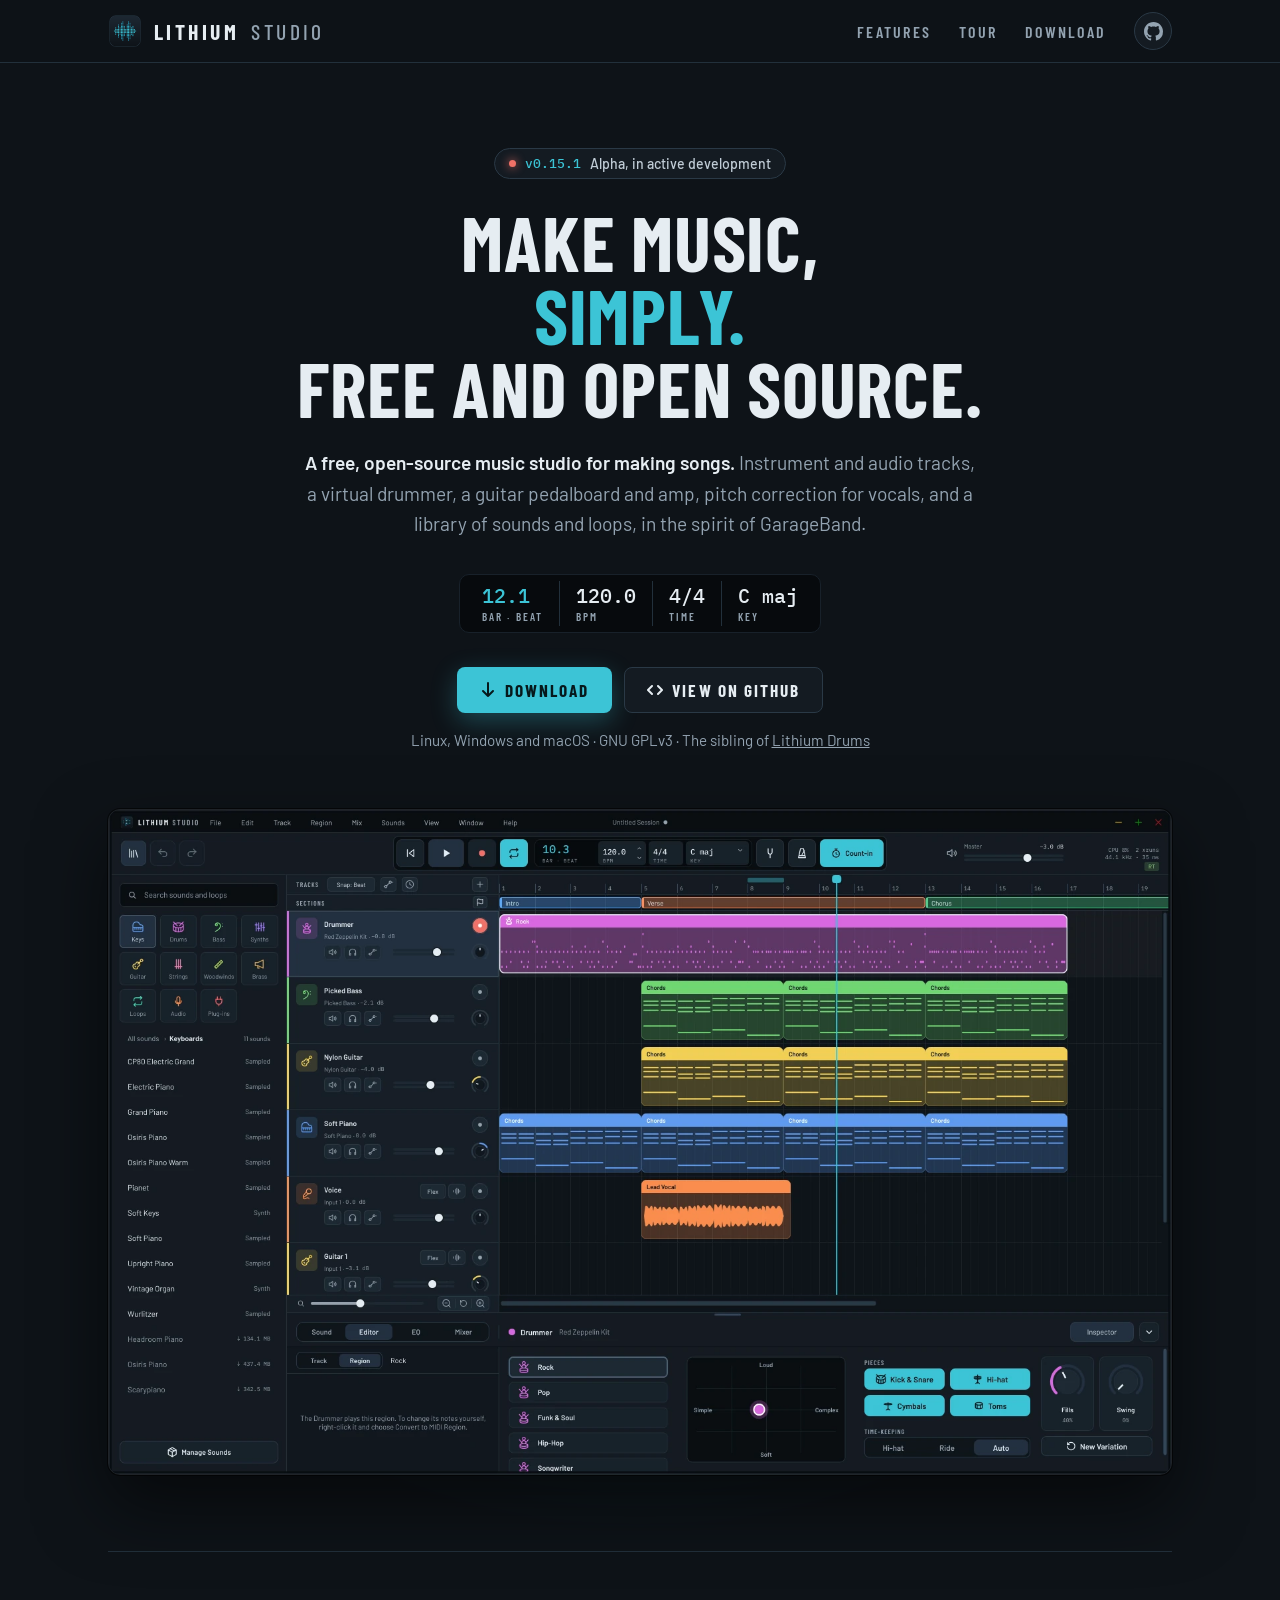
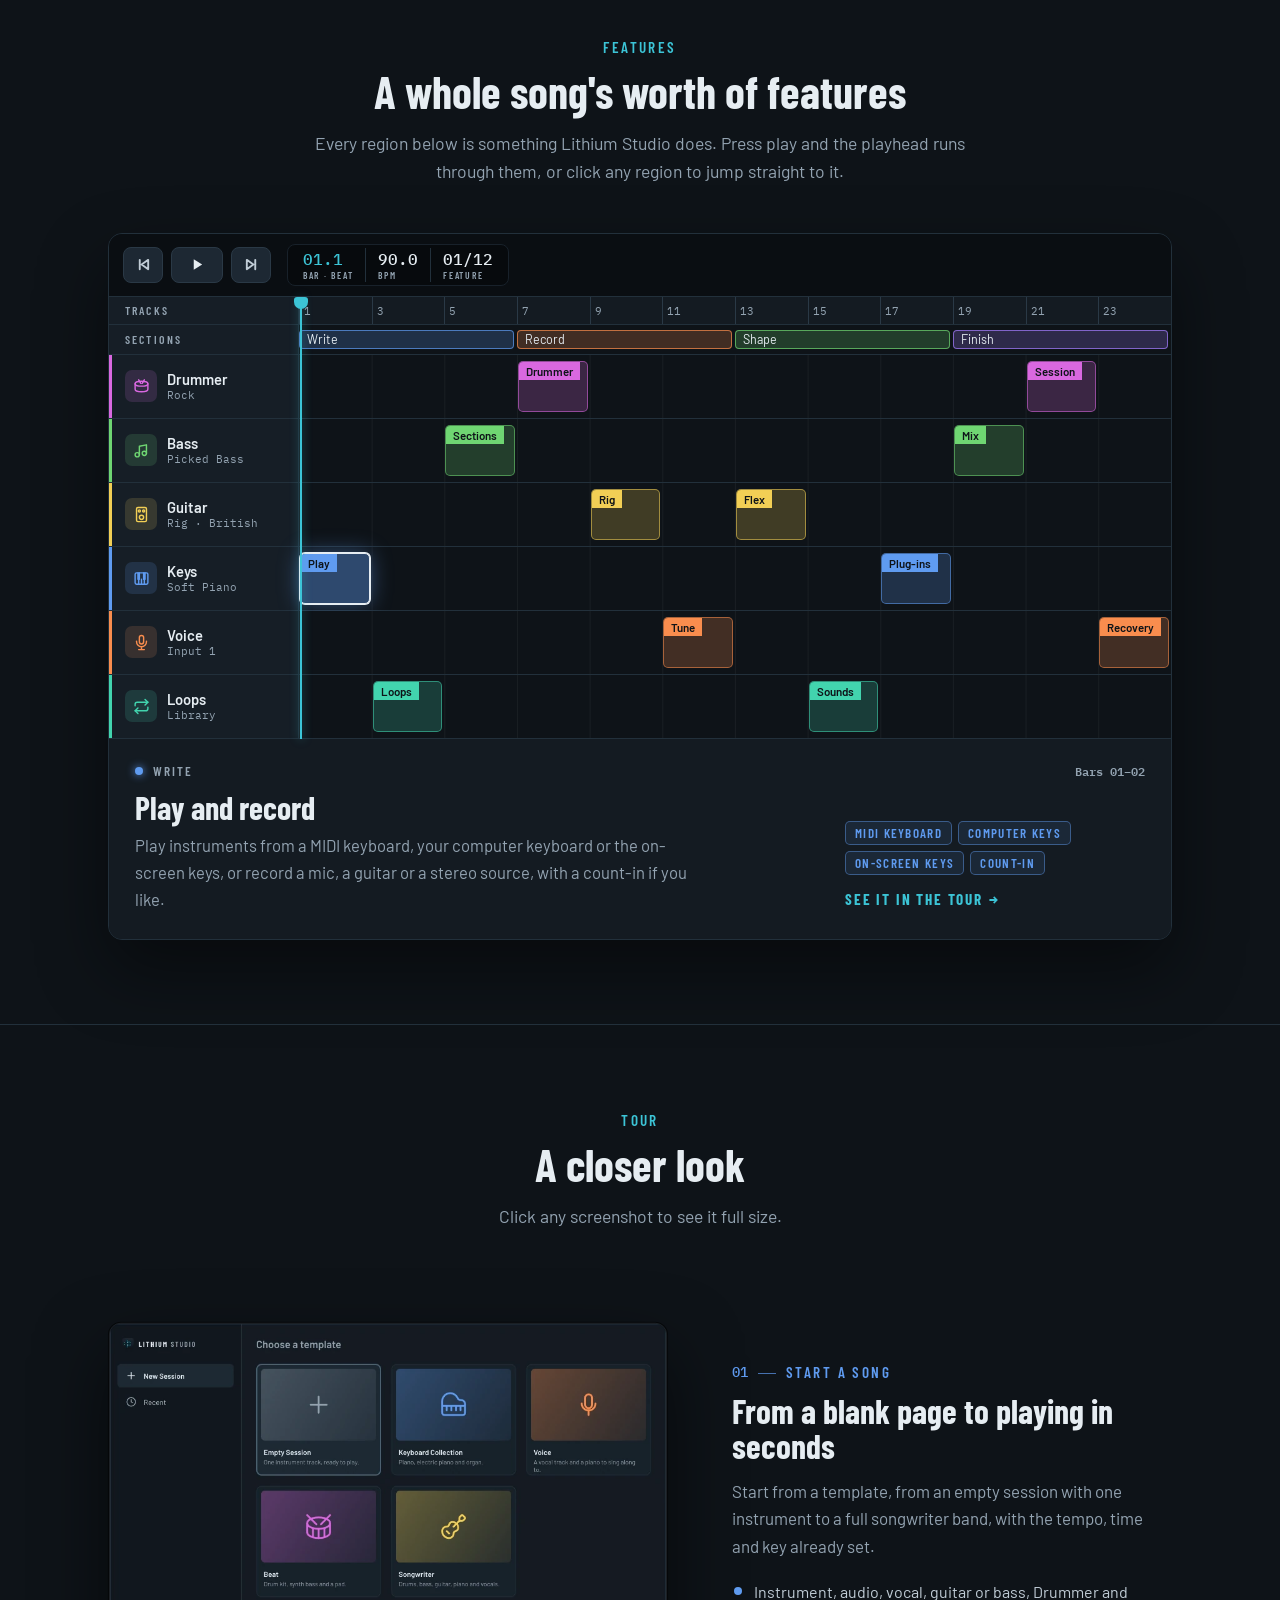
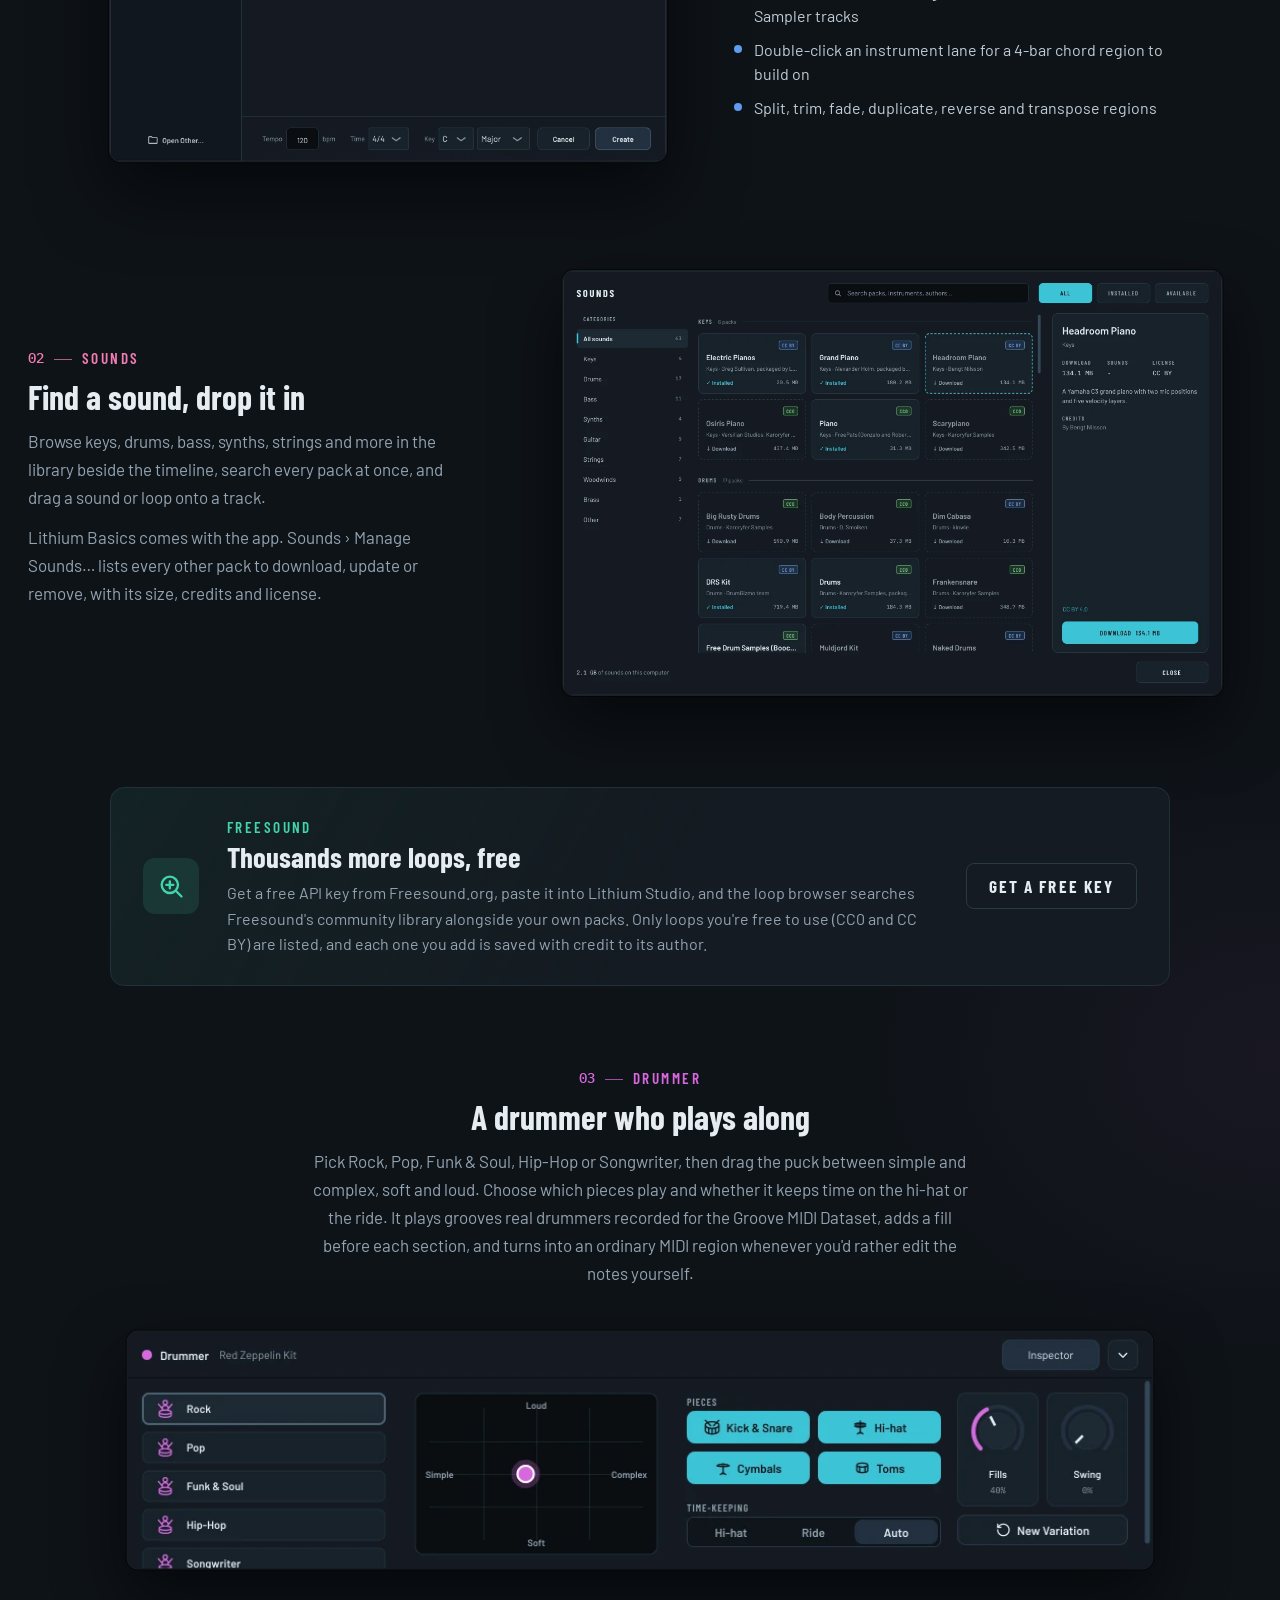
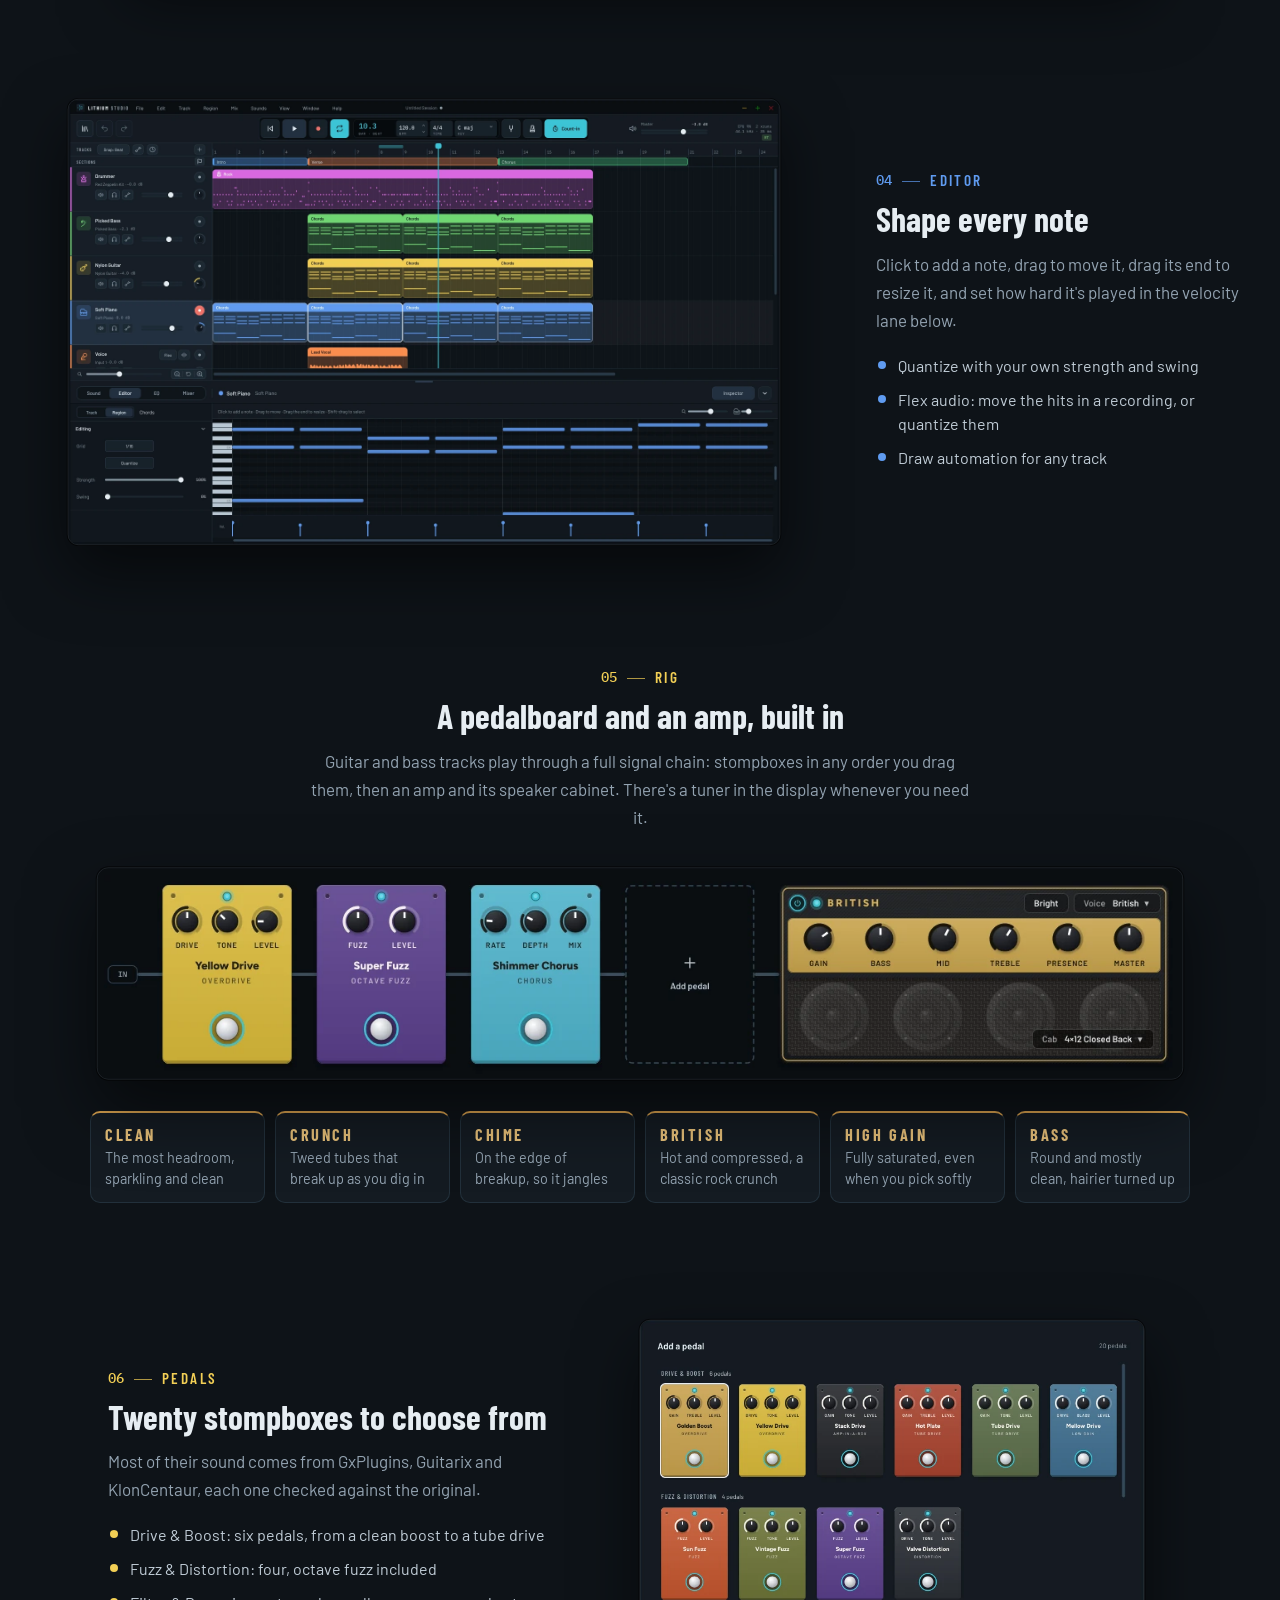
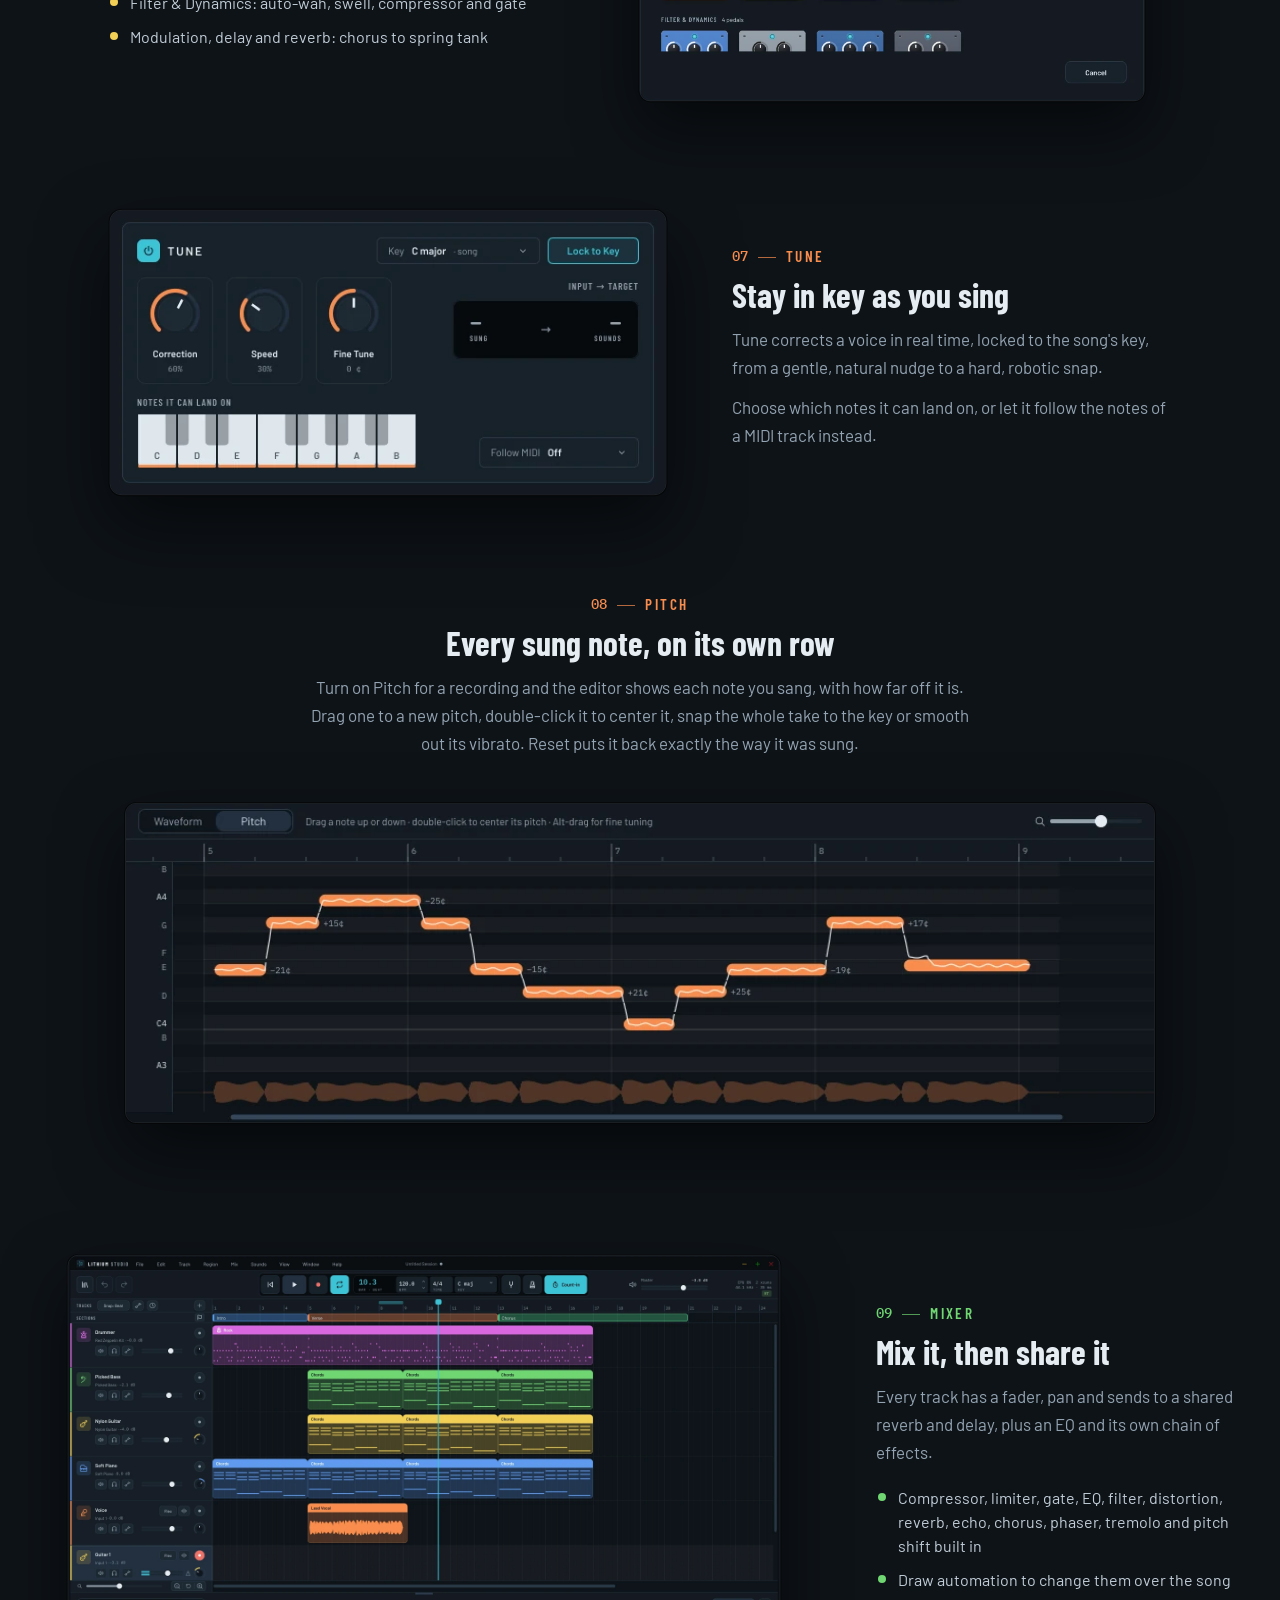
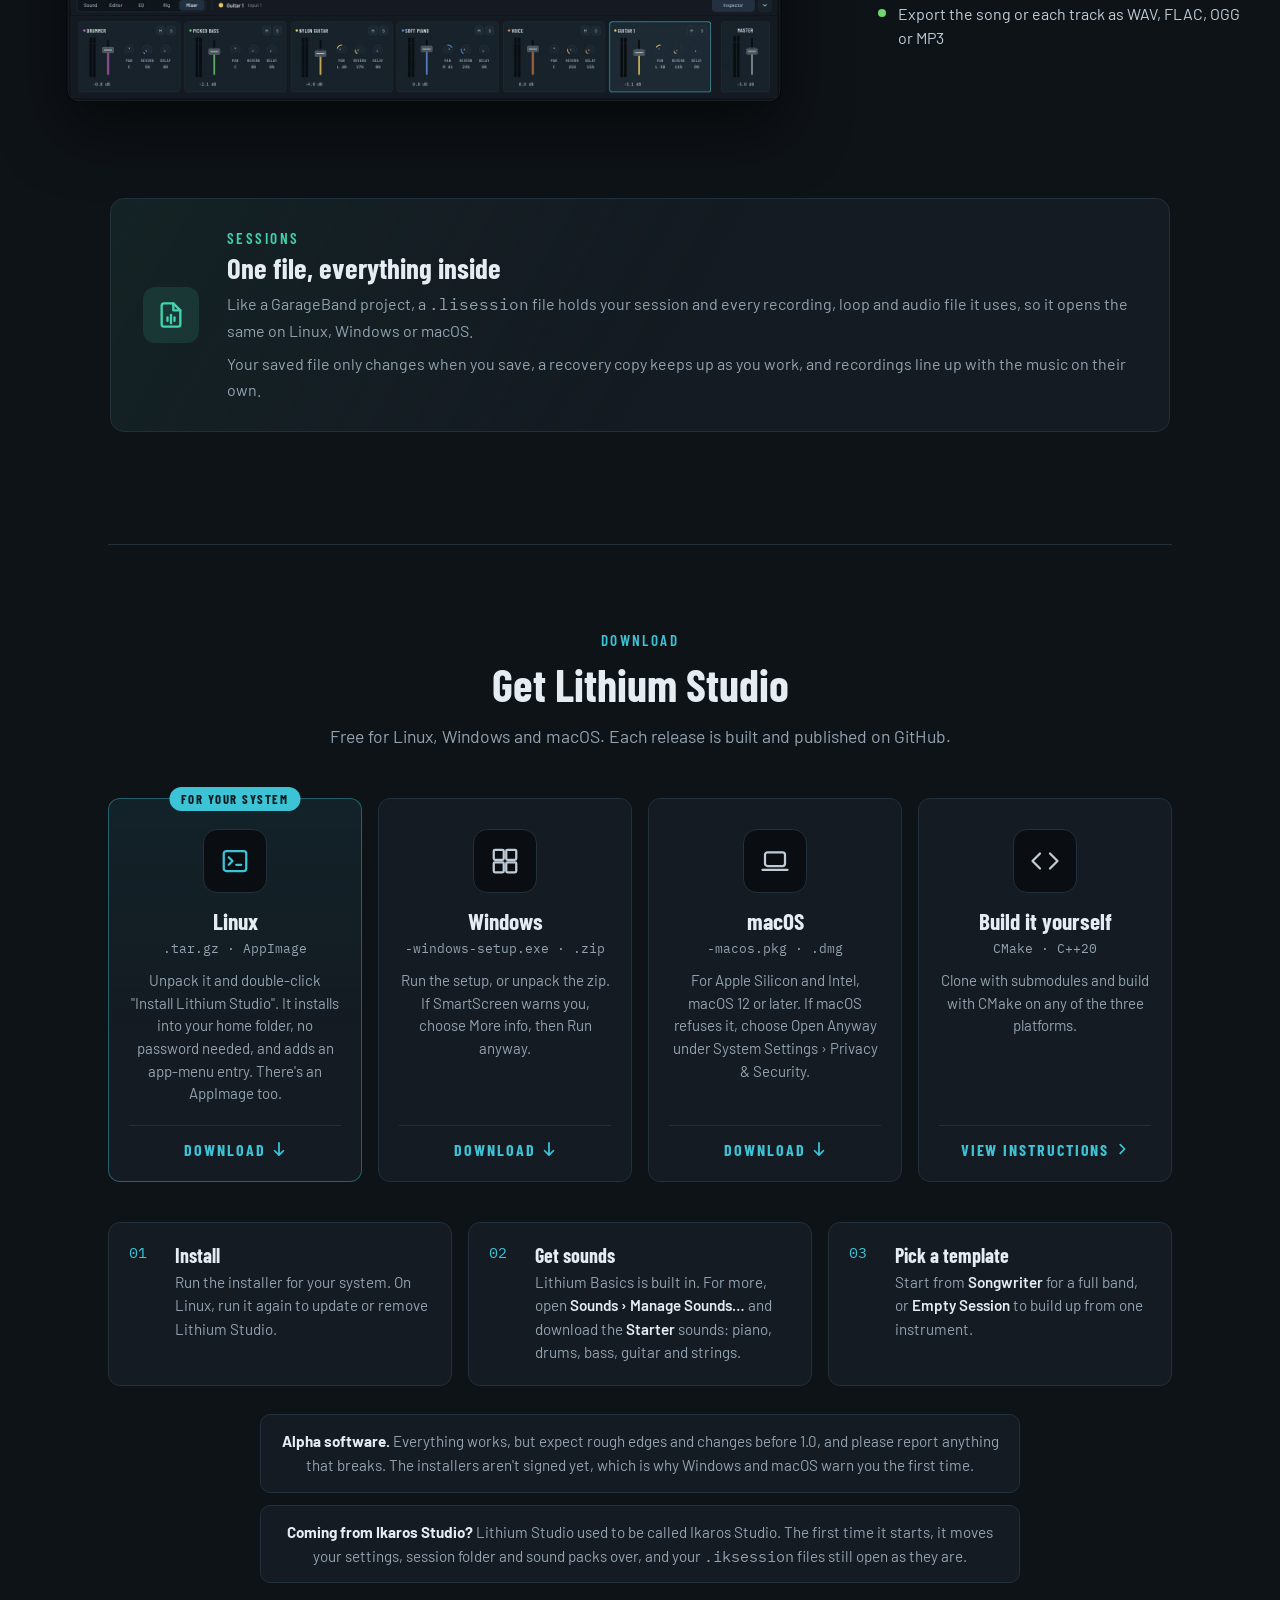
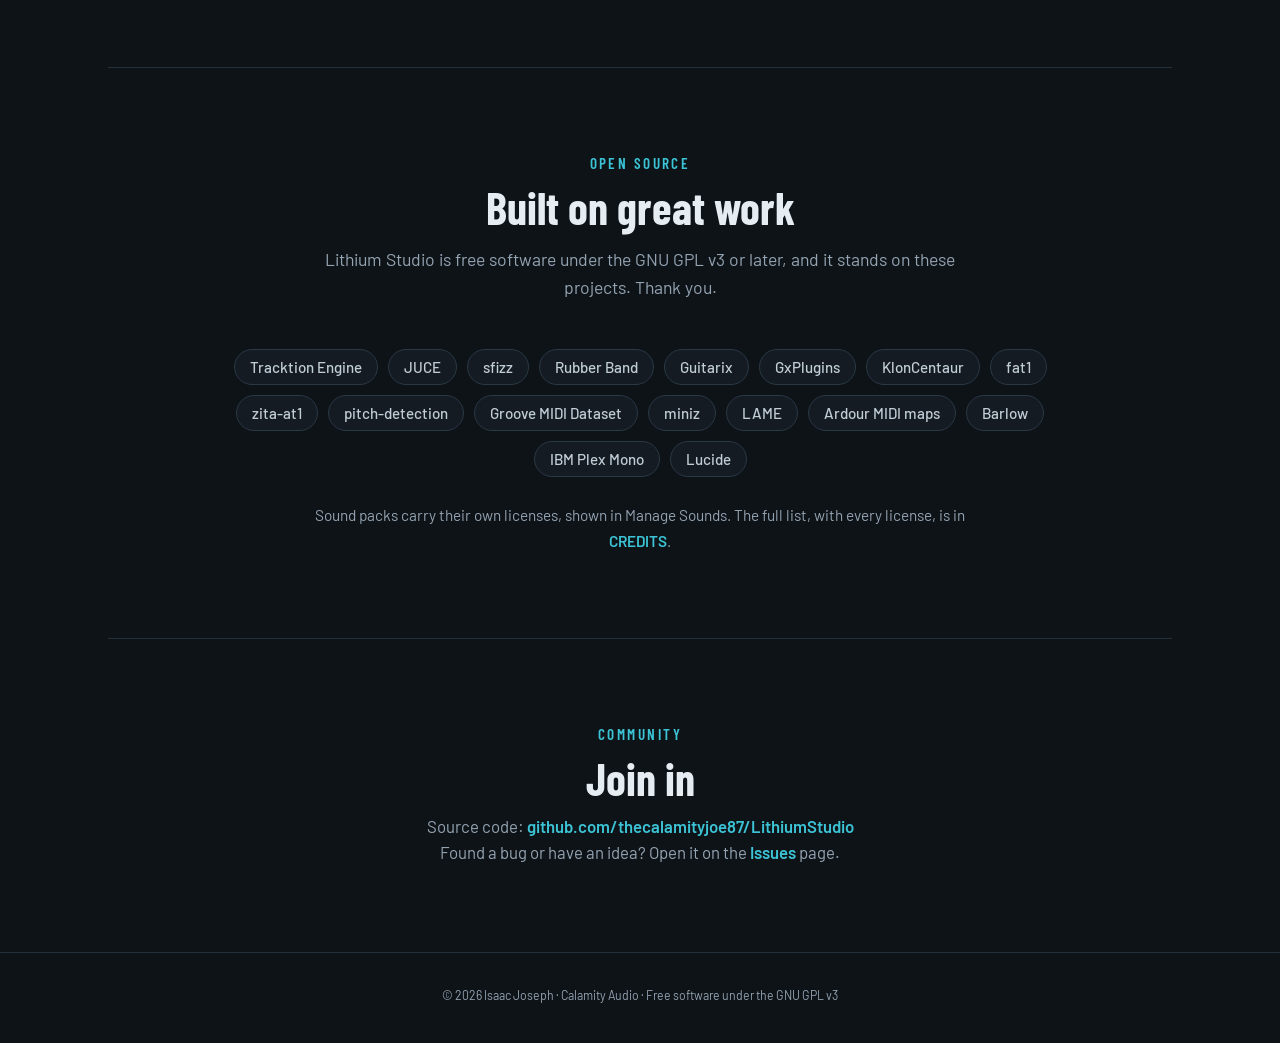
==== lithium-studio/index.html @ 6457253e "publish: rename/rebrand site to Lithium Studio" ====
<!doctype html>
<html lang="en">
<head>
  <meta charset="utf-8">
  <meta name="viewport" content="width=device-width,initial-scale=1">
  <meta name="description" content="Lithium Studio: a free, open-source music studio for Linux, Windows and macOS, in the spirit of GarageBand. Instrument and audio tracks, a virtual drummer, a guitar pedalboard and amp, pitch correction for vocals, and a library of sounds and loops.">
  <meta name="theme-color" content="#0e1318">
  <meta property="og:title" content="Lithium Studio">
  <meta property="og:description" content="A free, open-source music studio for making songs, in the spirit of GarageBand. For Linux, Windows and macOS.">
  <meta property="og:image" content="https://thecalamityjoe87.github.io/lithium-studio/assets/og.jpg">
  <meta property="og:type" content="website">
  <meta name="twitter:card" content="summary_large_image">
  <title>Lithium Studio</title>
  <link rel="icon" type="image/png" sizes="64x64" href="assets/icon-64.png">
  <link rel="apple-touch-icon" href="assets/icon.png">
  <link rel="preconnect" href="https://fonts.googleapis.com">
  <link rel="preconnect" href="https://fonts.gstatic.com" crossorigin>
  <link href="https://fonts.googleapis.com/css2?family=Barlow:wght@400;500;600&family=Barlow+Condensed:wght@500;600;700&family=IBM+Plex+Mono:wght@400;500&display=swap" rel="stylesheet">
  <link rel="stylesheet" href="assets/styles.css">
  <script>document.documentElement.classList.add('js')</script>
</head>
<body>
  <header class="site-header">
    <div class="wrap">
      <a class="brand" href="#home" aria-label="Lithium Studio, back to top">
        <img src="assets/icon.png" alt="" width="34" height="34">
        <b>Lithium</b><span>Studio</span>
      </a>
      <nav class="top-nav" aria-label="Main">
        <div class="nav-tabs">
          <a href="#features">Features</a>
          <a href="#tour">Tour</a>
          <a href="#download">Download</a>
        </div>
        <a class="icon-link" href="https://github.com/thecalamityjoe87/LithiumStudio" target="_blank" rel="noopener" aria-label="GitHub repository">
          <svg viewBox="0 0 16 16" width="19" height="19" fill="currentColor" aria-hidden="true"><path d="M8 0C3.58 0 0 3.58 0 8c0 3.54 2.29 6.53 5.47 7.59.4.07.55-.17.55-.38 0-.19-.01-.82-.01-1.49-2.01.37-2.53-.49-2.69-.94-.09-.23-.48-.94-.82-1.13-.28-.15-.68-.52-.01-.53.63-.01 1.08.58 1.23.82.72 1.21 1.87.87 2.33.66.07-.52.28-.87.51-1.07-1.78-.2-3.64-.89-3.64-3.95 0-.87.31-1.59.82-2.15-.08-.2-.36-1.02.08-2.12 0 0 .67-.21 2.2.82.64-.18 1.32-.27 2-.27.68 0 1.36.09 2 .27 1.53-1.04 2.2-.82 2.2-.82.44 1.1.16 1.92.08 2.12.51.56.82 1.27.82 2.15 0 3.07-1.87 3.75-3.65 3.95.29.25.54.73.54 1.48 0 1.07-.01 1.93-.01 2.2 0 .21.15.46.55.38A8.013 8.013 0 0 0 16 8c0-4.42-3.58-8-8-8z"/></svg>
        </a>
      </nav>
    </div>
  </header>

  <main class="wrap content" id="home">
    <section class="hero">
      <span class="badge hero-in" style="--hero-delay:0s"><span class="dot" aria-hidden="true"></span><span class="mono">v0.15.1</span> Alpha, in active development</span>
      <h1 class="hero-in" style="--hero-delay:.08s"><span>Make music,</span> <em>simply.</em> <span>Free and open source.</span></h1>
      <p class="lead hero-in" style="--hero-delay:.16s"><strong>A free, open-source music studio for making songs.</strong> Instrument and audio tracks, a virtual drummer, a guitar pedalboard and amp, pitch correction for vocals, and a library of sounds and loops, in the spirit of GarageBand.</p>

      <div class="lcd hero-in" style="--hero-delay:.24s" aria-hidden="true">
        <div class="lcd-cell pos"><span class="lcd-value" id="lcd-pos">10.3</span><span class="lcd-label">Bar · Beat</span></div>
        <div class="lcd-cell"><span class="lcd-value">120.0</span><span class="lcd-label">BPM</span></div>
        <div class="lcd-cell"><span class="lcd-value">4/4</span><span class="lcd-label">Time</span></div>
        <div class="lcd-cell key"><span class="lcd-value">C maj</span><span class="lcd-label">Key</span></div>
      </div>

      <p class="actions hero-in" style="--hero-delay:.32s">
        <a class="btn primary" href="#download">
          <svg viewBox="0 0 16 16" fill="none" stroke="currentColor" stroke-width="2" stroke-linecap="round" stroke-linejoin="round" aria-hidden="true"><path d="M3 9l5 5 5-5M8 1v13"/></svg>
          Download
        </a>
        <a class="btn ghost" href="https://github.com/thecalamityjoe87/LithiumStudio" target="_blank" rel="noopener">
          <svg viewBox="0 0 16 16" fill="none" stroke="currentColor" stroke-width="2" stroke-linecap="round" stroke-linejoin="round" aria-hidden="true"><path d="M5 4L1 8l4 4M11 4l4 4-4 4"/></svg>
          View on GitHub
        </a>
      </p>
      <p class="platforms hero-in" style="--hero-delay:.36s">Linux, Windows and macOS · GNU GPLv3 · The sibling of <a href="../lithium-drums/">Lithium Drums</a></p>

      <div class="hero-shot shot screen-card hero-in" style="--hero-delay:.44s">
        <img src="assets/arrangement.webp" width="1600" height="1000" alt="The main window: a drummer, bass, guitar, piano and vocal track arranged into Intro, Verse and Chorus sections, with the Drummer's controls below" fetchpriority="high">
      </div>
    </section>

    <section id="features">
      <div class="section-head reveal">
        <span class="eyebrow">Features</span>
        <h2>A whole song's worth of features</h2>
        <p>Every region below is something Lithium Studio does. Press play and the playhead runs through them, or click any region to jump straight to it.</p>
      </div>

      <div class="arr reveal" id="arr">
        <div class="arr-transport" aria-label="Feature tour transport">
          <button type="button" class="arr-btn" data-step="-1" aria-label="Previous feature"><svg viewBox="0 0 16 16" fill="none" stroke="currentColor" stroke-width="2" stroke-linecap="round" stroke-linejoin="round" aria-hidden="true"><path d="M4 3v10M13 3L6 8l7 5z"/></svg></button>
          <button type="button" class="arr-btn play" id="arr-play" aria-label="Play"><svg class="i-play" viewBox="0 0 16 16" fill="currentColor" aria-hidden="true"><path d="M4 2.5v11l9-5.5z"/></svg><svg class="i-pause" viewBox="0 0 16 16" fill="currentColor" aria-hidden="true"><rect x="3.5" y="2.5" width="3" height="11" rx="1"/><rect x="9.5" y="2.5" width="3" height="11" rx="1"/></svg></button>
          <button type="button" class="arr-btn" data-step="1" aria-label="Next feature"><svg viewBox="0 0 16 16" fill="none" stroke="currentColor" stroke-width="2" stroke-linecap="round" stroke-linejoin="round" aria-hidden="true"><path d="M12 3v10M3 3l7 5-7 5z"/></svg></button>
          <div class="arr-lcd mono" aria-hidden="true">
            <span><b id="arr-pos">01.1</b><i>Bar · Beat</i></span>
            <span><b>90.0</b><i>BPM</i></span>
            <span class="wide"><b id="arr-count">01/12</b><i>Feature</i></span>
          </div>
        </div>

        <div class="arr-tracks" style="--bars:24">
          <div class="arr-row arr-ruler"><div class="arr-head">Tracks</div><div class="arr-lane"><span style="--s:0">1</span><span style="--s:2">3</span><span style="--s:4">5</span><span style="--s:6">7</span><span style="--s:8">9</span><span style="--s:10">11</span><span style="--s:12">13</span><span style="--s:14">15</span><span style="--s:16">17</span><span style="--s:18">19</span><span style="--s:20">21</span><span style="--s:22">23</span></div></div>
          <div class="arr-row arr-sections"><div class="arr-head">Sections</div><div class="arr-lane"><span style="--s:0;--l:6;--tc:var(--t-keys)">Write</span><span style="--s:6;--l:6;--tc:var(--t-audio)">Record</span><span style="--s:12;--l:6;--tc:var(--t-bass)">Shape</span><span style="--s:18;--l:6;--tc:var(--t-synths)">Finish</span></div></div>
          <div class="arr-row" style="--tc:var(--t-drums)">
            <div class="arr-head"><span class="arr-icon"><svg viewBox="0 0 24 24" fill="none" stroke="currentColor" stroke-width="2" stroke-linecap="round" stroke-linejoin="round" aria-hidden="true"><ellipse cx="12" cy="8" rx="9" ry="3.5"/><path d="M3 8v8c0 1.9 4 3.5 9 3.5s9-1.6 9-3.5V8"/><path d="M8 2.5l3 5M16 2.5l-3 5"/></svg></span><span class="arr-name">Drummer<small>Rock</small></span></div>
            <div class="arr-lane">
              <button type="button" class="region beats" style="--s:6;--l:2" data-i="3" aria-controls="feat-4" aria-label="A virtual drummer"><span class="region-name">Drummer</span><span class="region-body"></span></button>
              <button type="button" class="region beats" style="--s:20;--l:2" data-i="10" aria-controls="feat-11" aria-label="One file per song"><span class="region-name">Session</span><span class="region-body"></span></button>
            </div>
          </div>
          <div class="arr-row" style="--tc:var(--t-bass)">
            <div class="arr-head"><span class="arr-icon"><svg viewBox="0 0 24 24" fill="none" stroke="currentColor" stroke-width="2" stroke-linecap="round" stroke-linejoin="round" aria-hidden="true"><path d="M9 18V6l10-2v12"/><circle cx="6" cy="18" r="3"/><circle cx="16" cy="16" r="3"/></svg></span><span class="arr-name">Bass<small>Picked Bass</small></span></div>
            <div class="arr-lane">
              <button type="button" class="region notes" style="--s:4;--l:2" data-i="2" aria-controls="feat-3" aria-label="Song sections"><span class="region-name">Sections</span><span class="region-body"></span></button>
              <button type="button" class="region notes" style="--s:18;--l:2" data-i="9" aria-controls="feat-10" aria-label="Mix and export"><span class="region-name">Mix</span><span class="region-body"></span></button>
            </div>
          </div>
          <div class="arr-row" style="--tc:var(--t-guitar)">
            <div class="arr-head"><span class="arr-icon"><svg viewBox="0 0 24 24" fill="none" stroke="currentColor" stroke-width="2" stroke-linecap="round" stroke-linejoin="round" aria-hidden="true"><rect x="5" y="2" width="14" height="20" rx="2"/><circle cx="9" cy="7" r="1.5"/><circle cx="15" cy="7" r="1.5"/><circle cx="12" cy="16" r="3"/></svg></span><span class="arr-name">Guitar<small>Rig · British</small></span></div>
            <div class="arr-lane">
              <button type="button" class="region wave" style="--s:8;--l:2" data-i="4" aria-controls="feat-5" aria-label="Guitar and bass rig"><span class="region-name">Rig</span><span class="region-body"></span></button>
              <button type="button" class="region wave" style="--s:12;--l:2" data-i="6" aria-controls="feat-7" aria-label="Flex time"><span class="region-name">Flex</span><span class="region-body"></span></button>
            </div>
          </div>
          <div class="arr-row" style="--tc:var(--t-keys)">
            <div class="arr-head"><span class="arr-icon"><svg viewBox="0 0 24 24" fill="none" stroke="currentColor" stroke-width="2" stroke-linecap="round" stroke-linejoin="round" aria-hidden="true"><rect x="3" y="4" width="18" height="16" rx="2"/><path d="M8 13v7M12 13v7M16 13v7"/><path d="M7 4v9h2V4M15 4v9h2V4"/></svg></span><span class="arr-name">Keys<small>Soft Piano</small></span></div>
            <div class="arr-lane">
              <button type="button" class="region notes" style="--s:0;--l:2" data-i="0" aria-controls="feat-1" aria-label="Play and record"><span class="region-name">Play</span><span class="region-body"></span></button>
              <button type="button" class="region notes" style="--s:16;--l:2" data-i="8" aria-controls="feat-9" aria-label="Your plug-ins and gear"><span class="region-name">Plug-ins</span><span class="region-body"></span></button>
            </div>
          </div>
          <div class="arr-row" style="--tc:var(--t-audio)">
            <div class="arr-head"><span class="arr-icon"><svg viewBox="0 0 24 24" fill="none" stroke="currentColor" stroke-width="2" stroke-linecap="round" stroke-linejoin="round" aria-hidden="true"><rect x="9" y="2" width="6" height="12" rx="3"/><path d="M5 10v1a7 7 0 0 0 14 0v-1M12 18v4M8 22h8"/></svg></span><span class="arr-name">Voice<small>Input 1</small></span></div>
            <div class="arr-lane">
              <button type="button" class="region wave" style="--s:10;--l:2" data-i="5" aria-controls="feat-6" aria-label="Vocals in tune"><span class="region-name">Tune</span><span class="region-body"></span></button>
              <button type="button" class="region wave" style="--s:22;--l:2" data-i="11" aria-controls="feat-12" aria-label="Never lose a take"><span class="region-name">Recovery</span><span class="region-body"></span></button>
            </div>
          </div>
          <div class="arr-row" style="--tc:var(--t-loops)">
            <div class="arr-head"><span class="arr-icon"><svg viewBox="0 0 24 24" fill="none" stroke="currentColor" stroke-width="2" stroke-linecap="round" stroke-linejoin="round" aria-hidden="true"><path d="M17 2l4 4-4 4"/><path d="M3 11V9a3 3 0 0 1 3-3h15"/><path d="M7 22l-4-4 4-4"/><path d="M21 13v2a3 3 0 0 1-3 3H3"/></svg></span><span class="arr-name">Loops<small>Library</small></span></div>
            <div class="arr-lane">
              <button type="button" class="region notes" style="--s:2;--l:2" data-i="1" aria-controls="feat-2" aria-label="Loops that fit"><span class="region-name">Loops</span><span class="region-body"></span></button>
              <button type="button" class="region notes" style="--s:14;--l:2" data-i="7" aria-controls="feat-8" aria-label="Sound packs and Freesound"><span class="region-name">Sounds</span><span class="region-body"></span></button>
            </div>
          </div>
          <div class="arr-playhead" aria-hidden="true"></div>
        </div>

        <div class="arr-panel">
          <article class="feat on" id="feat-1" style="--tc:var(--t-keys)">
            <div class="feat-head"><span class="feat-dot"></span>Write<span class="mono">Bars 01–02</span></div>
            <div class="feat-body">
              <h3>Play and record</h3>
              <p>Play instruments from a MIDI keyboard, your computer keyboard or the on-screen keys, or record a mic, a guitar or a stereo source, with a count-in if you like.</p>
            </div>
            <div class="feat-side">
              <ul class="feat-tags"><li>MIDI keyboard</li><li>Computer keys</li><li>On-screen keys</li><li>Count-in</li></ul>
              <a class="feat-more" href="#tour-start">See it in the tour</a>
            </div>
          </article>
          <article class="feat" id="feat-2" style="--tc:var(--t-loops)">
            <div class="feat-head"><span class="feat-dot"></span>Write<span class="mono">Bars 03–04</span></div>
            <div class="feat-body">
              <h3>Loops that fit</h3>
              <p>Loops from the library follow your song's key and tempo, and the tempo and time signature can change partway through the song.</p>
            </div>
            <div class="feat-side">
              <ul class="feat-tags"><li>Follows the key</li><li>Follows the tempo</li><li>Tempo changes</li></ul>
            </div>
          </article>
          <article class="feat" id="feat-3" style="--tc:var(--t-bass)">
            <div class="feat-head"><span class="feat-dot"></span>Write<span class="mono">Bars 05–06</span></div>
            <div class="feat-body">
              <h3>Song sections</h3>
              <p>Mark the intro, verse and chorus above your tracks, then drag a section to move its music on every track, or Alt-drag to copy it.</p>
            </div>
            <div class="feat-side">
              <ul class="feat-tags"><li>Intro</li><li>Verse</li><li>Chorus</li><li>Alt-drag to copy</li></ul>
            </div>
          </article>
          <article class="feat" id="feat-4" style="--tc:var(--t-drums)">
            <div class="feat-head"><span class="feat-dot"></span>Record<span class="mono">Bars 07–08</span></div>
            <div class="feat-body">
              <h3>A virtual drummer</h3>
              <p>Five styles of grooves played by real drummers. Choose how busy and how loud, which pieces play, how often it fills and how much it swings.</p>
            </div>
            <div class="feat-side">
              <ul class="feat-tags"><li>Rock</li><li>Pop</li><li>Funk &amp; Soul</li><li>Hip-Hop</li><li>Songwriter</li></ul>
              <a class="feat-more" href="#tour-drummer">See it in the tour</a>
            </div>
          </article>
          <article class="feat" id="feat-5" style="--tc:var(--t-guitar)">
            <div class="feat-head"><span class="feat-dot"></span>Record<span class="mono">Bars 09–10</span></div>
            <div class="feat-body">
              <h3>Guitar and bass rig</h3>
              <p>Twenty stompboxes and an amp with six voices and swappable cabinets, built from GxPlugins, Guitarix and KlonCentaur. There's a tuner and a noise gate, too.</p>
            </div>
            <div class="feat-side">
              <ul class="feat-tags"><li>20 pedals</li><li>6 amp voices</li><li>Tuner</li><li>Noise gate</li></ul>
              <a class="feat-more" href="#tour-rig">See it in the tour</a>
            </div>
          </article>
          <article class="feat" id="feat-6" style="--tc:var(--t-audio)">
            <div class="feat-head"><span class="feat-dot"></span>Record<span class="mono">Bars 11–12</span></div>
            <div class="feat-body">
              <h3>Vocals in tune</h3>
              <p>Tune keeps a voice in key as you sing, from a gentle nudge to a hard, robotic snap. Or edit each sung note by hand in Pitch mode.</p>
            </div>
            <div class="feat-side">
              <ul class="feat-tags"><li>Lock to key</li><li>Follow MIDI</li><li>Pitch editor</li></ul>
              <a class="feat-more" href="#tour-tune">See it in the tour</a>
            </div>
          </article>
          <article class="feat" id="feat-7" style="--tc:var(--t-guitar)">
            <div class="feat-head"><span class="feat-dot"></span>Shape<span class="mono">Bars 13–14</span></div>
            <div class="feat-body">
              <h3>Flex time</h3>
              <p>Drag the hits in a recording to new places while the audio in between stretches to fit, or quantize them to the grid like notes.</p>
            </div>
            <div class="feat-side">
              <ul class="feat-tags"><li>Move hits</li><li>Quantize audio</li></ul>
              <a class="feat-more" href="#tour-editor">See it in the tour</a>
            </div>
          </article>
          <article class="feat" id="feat-8" style="--tc:var(--t-loops)">
            <div class="feat-head"><span class="feat-dot"></span>Shape<span class="mono">Bars 15–16</span></div>
            <div class="feat-body">
              <h3>Sound packs and Freesound</h3>
              <p>Lithium Basics is built in, with more packs a click away in Manage Sounds. Add a free Freesound.org API key and you can search thousands of free loops, too.</p>
            </div>
            <div class="feat-side">
              <ul class="feat-tags"><li>Lithium Basics</li><li>Manage Sounds</li><li>Freesound</li></ul>
              <a class="feat-more" href="#tour-sounds">See it in the tour</a>
            </div>
          </article>
          <article class="feat" id="feat-9" style="--tc:var(--t-keys)">
            <div class="feat-head"><span class="feat-dot"></span>Shape<span class="mono">Bars 17–18</span></div>
            <div class="feat-body">
              <h3>Your plug-ins and gear</h3>
              <p>VST3 and LV2 on Linux and Windows, VST3 and Audio Units on macOS, scanned in a helper process so one that crashes is just skipped. Controllers from Akai, Arturia, Novation and more are mapped out of the box.</p>
            </div>
            <div class="feat-side">
              <ul class="feat-tags"><li>VST3</li><li>LV2</li><li>Audio Units</li><li>Mackie Control</li></ul>
            </div>
          </article>
          <article class="feat" id="feat-10" style="--tc:var(--t-bass)">
            <div class="feat-head"><span class="feat-dot"></span>Finish<span class="mono">Bars 19–20</span></div>
            <div class="feat-body">
              <h3>Mix and export</h3>
              <p>EQ and effects on every track, sends to a shared reverb and delay, and automation to change them over the song. Export the song or each track on its own.</p>
            </div>
            <div class="feat-side">
              <ul class="feat-tags"><li>WAV</li><li>FLAC</li><li>OGG</li><li>MP3</li><li>Stems</li></ul>
              <a class="feat-more" href="#tour-mixer">See it in the tour</a>
            </div>
          </article>
          <article class="feat" id="feat-11" style="--tc:var(--t-drums)">
            <div class="feat-head"><span class="feat-dot"></span>Finish<span class="mono">Bars 21–22</span></div>
            <div class="feat-body">
              <h3>One file per song</h3>
              <p>A session is a single <span class="mono">.lisession</span> file holding every recording and loop it uses. Move it, back it up, or send it to a friend on any platform.</p>
            </div>
            <div class="feat-side">
              <ul class="feat-tags"><li>.lisession</li><li>Linux</li><li>Windows</li><li>macOS</li></ul>
              <a class="feat-more" href="#tour-sessions">See it in the tour</a>
            </div>
          </article>
          <article class="feat" id="feat-12" style="--tc:var(--t-audio)">
            <div class="feat-head"><span class="feat-dot"></span>Finish<span class="mono">Bars 23–24</span></div>
            <div class="feat-body">
              <h3>Never lose a take</h3>
              <p>Recordings go to disk as you play and a recovery copy keeps up as you work. If the app ever crashes, your unsaved work comes back, even a take that was cut short.</p>
            </div>
            <div class="feat-side">
              <ul class="feat-tags"><li>Recovery copy</li><li>Crash recovery</li></ul>
            </div>
          </article>
        </div>
      </div>
    </section>

    <section id="tour">
      <div class="section-head reveal">
        <span class="eyebrow">Tour</span>
        <h2>A closer look</h2>
        <p>Click any screenshot to see it full size.</p>
      </div>

      <div class="showcase">
        <div id="tour-start" class="showcase-row compact reveal" style="--tc:var(--t-keys)">
          <div class="showcase-media shot screen-card"><img src="assets/templates.webp" width="890" height="700" alt="The New Session window: Empty Session, Keyboard Collection, Voice, Beat and Songwriter templates, with tempo, time signature and key below" loading="lazy"></div>
          <div class="showcase-text">
            <span class="eyebrow"><span class="num">01</span>Start a song</span>
            <h3>From a blank page to playing in seconds</h3>
            <p>Start from a template, from an empty session with one instrument to a full songwriter band, with the tempo, time and key already set.</p>
            <ul>
              <li>Instrument, audio, vocal, guitar or bass, Drummer and Sampler tracks</li>
              <li>Double-click an instrument lane for a 4-bar chord region to build on</li>
              <li>Split, trim, fade, duplicate, reverse and transpose regions</li>
            </ul>
          </div>
        </div>

        <div id="tour-sounds" class="showcase-row reverse reveal" style="--tc:var(--t-strings)">
          <div class="showcase-media panel shot screen-card"><img src="assets/sounds.webp" width="1180" height="760" alt="The Manage Sounds window: categories on the left, sound packs as cards under category headings, and the chosen pack's size, license and Download button on the right" loading="lazy"></div>
          <div class="showcase-text">
            <span class="eyebrow"><span class="num">02</span>Sounds</span>
            <h3>Find a sound, drop it in</h3>
            <p>Browse keys, drums, bass, synths, strings and more in the library beside the timeline, search every pack at once, and drag a sound or loop onto a track.</p>
            <p>Lithium Basics comes with the app. Sounds › Manage Sounds… lists every other pack to download, update or remove, with its size, credits and license.</p>
          </div>
        </div>

        <div class="callout reveal" style="--tc:var(--t-loops)">
          <div class="callout-icon" aria-hidden="true"><svg viewBox="0 0 24 24" fill="none" stroke="currentColor" stroke-width="2" stroke-linecap="round" stroke-linejoin="round"><circle cx="11" cy="11" r="7"/><path d="M21 21l-4.3-4.3"/><path d="M8 11h6M11 8v6"/></svg></div>
          <div class="callout-body">
            <span class="eyebrow">Freesound</span>
            <h3>Thousands more loops, free</h3>
            <p>Get a free API key from Freesound.org, paste it into Lithium Studio, and the loop browser searches Freesound's community library alongside your own packs. Only loops you're free to use (CC0 and CC BY) are listed, and each one you add is saved with credit to its author.</p>
          </div>
          <a class="btn ghost" href="https://freesound.org/apiv2/apply/" target="_blank" rel="noopener">Get a free key</a>
        </div>

        <div id="tour-drummer" class="showcase-feature reveal" style="--tc:var(--t-drums)">
          <div class="showcase-text">
            <span class="eyebrow"><span class="num">03</span>Drummer</span>
            <h3>A drummer who plays along</h3>
            <p>Pick Rock, Pop, Funk &amp; Soul, Hip-Hop or Songwriter, then drag the puck between simple and complex, soft and loud. Choose which pieces play and whether it keeps time on the hi-hat or the ride. It plays grooves real drummers recorded for the Groove MIDI Dataset, adds a fill before each section, and turns into an ordinary MIDI region whenever you'd rather edit the notes yourself.</p>
          </div>
          <div class="showcase-media shot screen-card"><img src="assets/drummer.webp" width="1008" height="233" alt="The Drummer's controls: Rock, Pop, Funk &amp; Soul, Hip-Hop and Songwriter styles, a Simple to Complex and Soft to Loud pad, the pieces it plays, hi-hat or ride time-keeping, and Fills and Swing knobs" loading="lazy"></div>
        </div>

        <div id="tour-editor" class="showcase-row reveal" style="--tc:var(--t-keys)">
          <div class="showcase-media shot screen-card"><img src="assets/piano-roll.webp" width="1600" height="1000" alt="The piano roll: a piano track's chord region as note bars over a keyboard, with velocity stems below and quantize settings on the left" loading="lazy"></div>
          <div class="showcase-text">
            <span class="eyebrow"><span class="num">04</span>Editor</span>
            <h3>Shape every note</h3>
            <p>Click to add a note, drag to move it, drag its end to resize it, and set how hard it's played in the velocity lane below.</p>
            <ul>
              <li>Quantize with your own strength and swing</li>
              <li>Flex audio: move the hits in a recording, or quantize them</li>
              <li>Draw automation for any track</li>
            </ul>
          </div>
        </div>

        <div id="tour-rig" class="showcase-feature reveal" style="--tc:var(--t-guitar)">
          <div class="showcase-text">
            <span class="eyebrow"><span class="num">05</span>Rig</span>
            <h3>A pedalboard and an amp, built in</h3>
            <p>Guitar and bass tracks play through a full signal chain: stompboxes in any order you drag them, then an amp and its speaker cabinet. There's a tuner in the display whenever you need it.</p>
          </div>
          <div class="showcase-media shot screen-card"><img src="assets/rig.webp" width="1308" height="254" alt="The Rig tab: Yellow Drive, Super Fuzz and Shimmer Chorus pedals chained into the British amp with a 4x12 cabinet" loading="lazy"></div>
          <ul class="voice-grid" aria-label="The amp's six voices">
            <li class="voice"><strong>Clean</strong><span>The most headroom, sparkling and clean</span></li>
            <li class="voice"><strong>Crunch</strong><span>Tweed tubes that break up as you dig in</span></li>
            <li class="voice"><strong>Chime</strong><span>On the edge of breakup, so it jangles</span></li>
            <li class="voice"><strong>British</strong><span>Hot and compressed, a classic rock crunch</span></li>
            <li class="voice"><strong>High Gain</strong><span>Fully saturated, even when you pick softly</span></li>
            <li class="voice"><strong>Bass</strong><span>Round and mostly clean, hairier turned up</span></li>
          </ul>
        </div>

        <div class="showcase-row reverse compact reveal" style="--tc:var(--t-guitar)">
          <div class="showcase-media shot screen-card"><img src="assets/pedals.webp" width="822" height="620" alt="The Add a pedal window: twenty stompboxes in Drive &amp; Boost, Fuzz &amp; Distortion, Filter &amp; Dynamics and Modulation groups" loading="lazy"></div>
          <div class="showcase-text">
            <span class="eyebrow"><span class="num">06</span>Pedals</span>
            <h3>Twenty stompboxes to choose from</h3>
            <p>Most of their sound comes from GxPlugins, Guitarix and KlonCentaur, each one checked against the original.</p>
            <ul>
              <li>Drive &amp; Boost: six pedals, from a clean boost to a tube drive</li>
              <li>Fuzz &amp; Distortion: four, octave fuzz included</li>
              <li>Filter &amp; Dynamics: auto-wah, swell, compressor and gate</li>
              <li>Modulation, delay and reverb: chorus to spring tank</li>
            </ul>
          </div>
        </div>

        <div id="tour-tune" class="showcase-row compact reveal" style="--tc:var(--t-audio)">
          <div class="showcase-media shot screen-card"><img src="assets/tune.webp" width="584" height="298" alt="The Tune panel on a vocal track: Correction, Speed and Fine Tune knobs, the key, the notes it can land on, and Follow MIDI" loading="lazy"></div>
          <div class="showcase-text">
            <span class="eyebrow"><span class="num">07</span>Tune</span>
            <h3>Stay in key as you sing</h3>
            <p>Tune corrects a voice in real time, locked to the song's key, from a gentle, natural nudge to a hard, robotic snap.</p>
            <p>Choose which notes it can land on, or let it follow the notes of a MIDI track instead.</p>
          </div>
        </div>

        <div class="showcase-feature reveal" style="--tc:var(--t-audio)">
          <div class="showcase-text">
            <span class="eyebrow"><span class="num">08</span>Pitch</span>
            <h3>Every sung note, on its own row</h3>
            <p>Turn on Pitch for a recording and the editor shows each note you sang, with how far off it is. Drag one to a new pitch, double-click it to center it, snap the whole take to the key or smooth out its vibrato. Reset puts it back exactly the way it was sung.</p>
          </div>
          <div class="showcase-media shot screen-card"><img src="assets/pitch.webp" width="1008" height="312" alt="The Pitch editor: each sung note drawn as a bar on its own row, with how far it is off pitch in cents" loading="lazy"></div>
        </div>

        <div id="tour-mixer" class="showcase-row reveal" style="--tc:var(--t-bass)">
          <div class="showcase-media shot screen-card"><img src="assets/mixer.webp" width="1600" height="1000" alt="The Mixer tab: a channel strip per track with fader, pan, reverb and delay sends, and the master fader" loading="lazy"></div>
          <div class="showcase-text">
            <span class="eyebrow"><span class="num">09</span>Mixer</span>
            <h3>Mix it, then share it</h3>
            <p>Every track has a fader, pan and sends to a shared reverb and delay, plus an EQ and its own chain of effects.</p>
            <ul>
              <li>Compressor, limiter, gate, EQ, filter, distortion, reverb, echo, chorus, phaser, tremolo and pitch shift built in</li>
              <li>Draw automation to change them over the song</li>
              <li>Export the song or each track as WAV, FLAC, OGG or MP3</li>
            </ul>
          </div>
        </div>

        <div id="tour-sessions" class="callout reveal" style="--tc:var(--t-loops)">
          <div class="callout-icon" aria-hidden="true"><svg viewBox="0 0 24 24" fill="none" stroke="currentColor" stroke-width="2" stroke-linecap="round" stroke-linejoin="round"><path d="M14 2H6a2 2 0 0 0-2 2v16a2 2 0 0 0 2 2h12a2 2 0 0 0 2-2V8z"/><path d="M14 2v6h6"/><path d="M9 14v3M12 12v7M15 14v3"/></svg></div>
          <div class="callout-body">
            <span class="eyebrow">Sessions</span>
            <h3>One file, everything inside</h3>
            <p>Like a GarageBand project, a <span class="mono">.lisession</span> file holds your session and every recording, loop and audio file it uses, so it opens the same on Linux, Windows or macOS.</p>
            <p>Your saved file only changes when you save, a recovery copy keeps up as you work, and recordings line up with the music on their own.</p>
          </div>
        </div>
      </div>
    </section>

    <section id="download">
      <div class="section-head reveal">
        <span class="eyebrow">Download</span>
        <h2>Get Lithium Studio</h2>
        <p>Free for Linux, Windows and macOS. Each release is built and published on GitHub.</p>
      </div>
      <div class="download-grid">
        <div class="download-item reveal" data-os="linux">
          <a href="https://github.com/thecalamityjoe87/LithiumStudio/releases" target="_blank" rel="noopener" aria-label="Download for Linux">
            <div class="download-icon"><svg viewBox="0 0 24 24" fill="none" stroke="currentColor" stroke-width="1.8" stroke-linecap="round" stroke-linejoin="round" aria-hidden="true"><rect x="3" y="4" width="18" height="16" rx="2"/><path d="M7 9l3 3-3 3M13 15h4"/></svg></div>
            <div class="download-label">Linux</div>
            <div class="download-file">.tar.gz · AppImage</div>
            <p class="download-desc">Unpack it and double-click "Install Lithium Studio". It installs into your home folder, no password needed, and adds an app-menu entry. There's an AppImage too.</p>
            <span class="download-cta">Download<svg viewBox="0 0 16 16" width="14" height="14" fill="none" stroke="currentColor" stroke-width="2" stroke-linecap="round" stroke-linejoin="round" aria-hidden="true"><path d="M3 10l5 5 5-5M8 1v13"/></svg></span>
          </a>
        </div>
        <div class="download-item reveal" data-os="windows">
          <a href="https://github.com/thecalamityjoe87/LithiumStudio/releases" target="_blank" rel="noopener" aria-label="Download for Windows">
            <div class="download-icon"><svg viewBox="0 0 24 24" fill="none" stroke="currentColor" stroke-width="1.8" stroke-linejoin="round" aria-hidden="true"><rect x="3" y="3" width="8" height="8" rx="1"/><rect x="13" y="3" width="8" height="8" rx="1"/><rect x="3" y="13" width="8" height="8" rx="1"/><rect x="13" y="13" width="8" height="8" rx="1"/></svg></div>
            <div class="download-label">Windows</div>
            <div class="download-file">-windows-setup.exe · .zip</div>
            <p class="download-desc">Run the setup, or unpack the zip. If SmartScreen warns you, choose More info, then Run anyway.</p>
            <span class="download-cta">Download<svg viewBox="0 0 16 16" width="14" height="14" fill="none" stroke="currentColor" stroke-width="2" stroke-linecap="round" stroke-linejoin="round" aria-hidden="true"><path d="M3 10l5 5 5-5M8 1v13"/></svg></span>
          </a>
        </div>
        <div class="download-item reveal" data-os="mac">
          <a href="https://github.com/thecalamityjoe87/LithiumStudio/releases" target="_blank" rel="noopener" aria-label="Download for macOS">
            <div class="download-icon"><svg viewBox="0 0 24 24" fill="none" stroke="currentColor" stroke-width="1.8" stroke-linecap="round" stroke-linejoin="round" aria-hidden="true"><rect x="4" y="5" width="16" height="11" rx="2"/><path d="M2 19h20"/></svg></div>
            <div class="download-label">macOS</div>
            <div class="download-file">-macos.pkg · .dmg</div>
            <p class="download-desc">For Apple Silicon and Intel, macOS 12 or later. If macOS refuses it, choose Open Anyway under System Settings › Privacy &amp; Security.</p>
            <span class="download-cta">Download<svg viewBox="0 0 16 16" width="14" height="14" fill="none" stroke="currentColor" stroke-width="2" stroke-linecap="round" stroke-linejoin="round" aria-hidden="true"><path d="M3 10l5 5 5-5M8 1v13"/></svg></span>
          </a>
        </div>
        <div class="download-item reveal">
          <a href="https://github.com/thecalamityjoe87/LithiumStudio#building" target="_blank" rel="noopener" aria-label="Build it from source">
            <div class="download-icon"><svg viewBox="0 0 24 24" fill="none" stroke="currentColor" stroke-width="1.8" stroke-linecap="round" stroke-linejoin="round" aria-hidden="true"><path d="M8 6l-6 6 6 6M16 6l6 6-6 6"/></svg></div>
            <div class="download-label">Build it yourself</div>
            <div class="download-file">CMake · C++20</div>
            <p class="download-desc">Clone with submodules and build with CMake on any of the three platforms.</p>
            <span class="download-cta">View instructions<svg viewBox="0 0 16 16" width="14" height="14" fill="none" stroke="currentColor" stroke-width="2" stroke-linecap="round" stroke-linejoin="round" aria-hidden="true"><path d="M6 3l5 5-5 5"/></svg></span>
          </a>
        </div>
      </div>

      <ol class="steps">
        <li class="reveal">
          <h3>Install</h3>
          <p>Run the installer for your system. On Linux, run it again to update or remove Lithium Studio.</p>
        </li>
        <li class="reveal">
          <h3>Get sounds</h3>
          <p>Lithium Basics is built in. For more, open <strong>Sounds › Manage Sounds…</strong> and download the <strong>Starter</strong> sounds: piano, drums, bass, guitar and strings.</p>
        </li>
        <li class="reveal">
          <h3>Pick a template</h3>
          <p>Start from <strong>Songwriter</strong> for a full band, or <strong>Empty Session</strong> to build up from one instrument.</p>
        </li>
      </ol>

      <p class="note reveal"><strong>Alpha software.</strong> Everything works, but expect rough edges and changes before 1.0, and please report anything that breaks. The installers aren't signed yet, which is why Windows and macOS warn you the first time.</p>
      <p class="note reveal"><strong>Coming from Ikaros Studio?</strong> Lithium Studio used to be called Ikaros Studio. The first time it starts, it moves your settings, session folder and sound packs over, and your <span class="mono">.iksession</span> files still open as they are.</p>
    </section>

    <section id="credits">
      <div class="section-head reveal">
        <span class="eyebrow">Open source</span>
        <h2>Built on great work</h2>
        <p>Lithium Studio is free software under the GNU GPL v3 or later, and it stands on these projects. Thank you.</p>
      </div>
      <ul class="credits reveal">
        <li><a href="https://github.com/Tracktion/tracktion_engine" target="_blank" rel="noopener">Tracktion Engine</a></li>
        <li><a href="https://juce.com" target="_blank" rel="noopener">JUCE</a></li>
        <li><a href="https://sfz.tools/sfizz" target="_blank" rel="noopener">sfizz</a></li>
        <li><a href="https://breakfastquay.com/rubberband" target="_blank" rel="noopener">Rubber Band</a></li>
        <li><a href="https://github.com/brummer10/guitarix" target="_blank" rel="noopener">Guitarix</a></li>
        <li><a href="https://github.com/brummer10" target="_blank" rel="noopener">GxPlugins</a></li>
        <li><a href="https://github.com/jatinchowdhury18/KlonCentaur" target="_blank" rel="noopener">KlonCentaur</a></li>
        <li><a href="https://github.com/x42/fat1.lv2" target="_blank" rel="noopener">fat1</a></li>
        <li><a href="https://kokkinizita.linuxaudio.org" target="_blank" rel="noopener">zita-at1</a></li>
        <li><a href="https://github.com/sevagh/pitch-detection" target="_blank" rel="noopener">pitch-detection</a></li>
        <li><a href="https://magenta.tensorflow.org/datasets/groove" target="_blank" rel="noopener">Groove MIDI Dataset</a></li>
        <li><a href="https://github.com/richgel999/miniz" target="_blank" rel="noopener">miniz</a></li>
        <li><a href="https://lame.sourceforge.io" target="_blank" rel="noopener">LAME</a></li>
        <li><a href="https://ardour.org" target="_blank" rel="noopener">Ardour MIDI maps</a></li>
        <li><a href="https://fonts.google.com/specimen/Barlow" target="_blank" rel="noopener">Barlow</a></li>
        <li><a href="https://www.ibm.com/plex/" target="_blank" rel="noopener">IBM Plex Mono</a></li>
        <li><a href="https://lucide.dev" target="_blank" rel="noopener">Lucide</a></li>
      </ul>
      <p class="credits-note reveal">Sound packs carry their own licenses, shown in Manage Sounds. The full list, with every license, is in <a href="https://github.com/thecalamityjoe87/LithiumStudio/blob/main/CREDITS" target="_blank" rel="noopener">CREDITS</a>.</p>
    </section>

    <section id="contact" class="contact">
      <div class="reveal">
        <span class="eyebrow">Community</span>
        <h2>Join in</h2>
        <p>Source code: <a href="https://github.com/thecalamityjoe87/LithiumStudio" target="_blank" rel="noopener">github.com/thecalamityjoe87/LithiumStudio</a></p>
        <p>Found a bug or have an idea? Open it on the <a href="https://github.com/thecalamityjoe87/LithiumStudio/issues" target="_blank" rel="noopener">Issues</a> page.</p>
      </div>
    </section>
  </main>

  <footer class="site-footer">
    <div class="wrap">
      <small>© <span id="year">2026</span> Isaac Joseph · Calamity Audio · Free software under the GNU GPL v3</small>
    </div>
  </footer>

  <script src="assets/script.js"></script>
</body>
</html>
---- lithium-studio/assets/styles.css ----
:root{
  /* Colours come from the app's theme (src/ui/theme/Theme.cpp), shared with Lithium Drums */
  --bg:#0e1318;             /* windowBg */
  --bg-deep:#0a0e12;        /* titleBarBg / wells */
  --panel:#141b22;          /* toolbarBg / dialogBg */
  --raised:#18212a;         /* raised / cardBg */
  --raised-high:#1d2833;    /* controlFill */
  --border:#22303b;         /* borderSoft */
  --border-strong:#2a3946;  /* border */
  --lcd:#070a0d;            /* lcdBg */
  --text:#e6edf2;           /* text */
  --muted:#93a3b1;          /* textSecondary */
  --soft:#c0ccd6;
  --accent:#3cc4d6;         /* accent: the playhead's cyan */
  --on-accent:#06191c;
  --record:#f07167;
  /* the track family colours, for small touches */
  --t-drums:#d968e0;
  --t-audio:#f98d4e;
  --t-strings:#f57cb3;
  --t-bass:#6fd672;
  --t-keys:#5f9bf0;
  --t-synths:#a47eff;
  --t-guitar:#f2cf55;
  --t-loops:#42d4ae;
  --t-plugins:#f65d63;
  --max-width:1120px;
  --radius:12px;
  --condensed:"Barlow Condensed",Barlow,system-ui,sans-serif;
  --mono:"IBM Plex Mono",ui-monospace,Menlo,Consolas,monospace;
  color-scheme:dark;
}

*{box-sizing:border-box}
html{scroll-behavior:smooth}
body{
  margin:0;
  font-family:Barlow,system-ui,Segoe UI,Roboto,Arial,sans-serif;
  font-size:17px;
  color:var(--text);
  background:
    radial-gradient(1000px 600px at 50% -10%, rgba(60,196,214,0.12), transparent 64%),
    radial-gradient(700px 520px at 100% 40%, rgba(217,104,224,0.05), transparent 60%),
    var(--bg);
  -webkit-font-smoothing:antialiased;
  -moz-osx-font-smoothing:grayscale;
  overflow-x:hidden;
}
.mono{font-family:var(--mono)}
.nowrap{white-space:nowrap}
a{color:inherit}
::selection{background:rgba(60,196,214,0.35)}
:focus-visible{outline:2px solid var(--accent);outline-offset:3px;border-radius:6px}

.wrap{max-width:var(--max-width);margin:0 auto;padding:0 28px}

/* ---------- Header ---------- */
.site-header{
  position:fixed;left:0;right:0;top:0;z-index:1100;
  background:rgba(14,19,24,0.8);
  border-bottom:1px solid var(--border);
  backdrop-filter:blur(14px);-webkit-backdrop-filter:blur(14px);
}
.site-header .wrap{display:flex;align-items:center;justify-content:space-between;padding:12px 28px}
.brand{
  display:flex;align-items:center;gap:12px;text-decoration:none;color:var(--text);
  font-family:var(--condensed);font-size:1.35rem;letter-spacing:0.16em;text-transform:uppercase;white-space:nowrap;
}
.brand img{width:34px;height:34px;border-radius:8px}
.brand b{font-weight:700}
.brand span{font-weight:500;color:var(--muted)}

.top-nav{display:flex;align-items:center;gap:6px}
.top-nav a{
  color:var(--muted);text-decoration:none;
  transition:color .15s ease,background .15s ease,transform .15s ease;
}
/* nav links look like the app's tabs, underlined in the accent */
.nav-tabs{display:flex;align-items:center;gap:4px;margin-right:10px}
.nav-tabs a{
  position:relative;padding:8px 12px;font-size:1rem;
  font-family:var(--condensed);font-weight:600;text-transform:uppercase;letter-spacing:0.14em;
}
.nav-tabs a::after{
  content:"";position:absolute;left:12px;right:12px;bottom:0;height:2px;border-radius:2px;
  background:var(--accent);transform:scaleX(0);transition:transform .2s ease;
}
.nav-tabs a:hover{color:var(--text)}
.nav-tabs a:hover::after,.nav-tabs a.active::after{transform:scaleX(1)}
.nav-tabs a.active{color:var(--text)}
.top-nav .icon-link{
  display:flex;align-items:center;justify-content:center;
  width:38px;height:38px;border-radius:999px;
  background:var(--panel);border:1px solid var(--border-strong);
}
.top-nav .icon-link:hover{color:var(--text);background:var(--raised-high);transform:translateY(-2px)}

/* ---------- Layout ---------- */
.content{padding-top:88px}
section{padding:84px 0;scroll-margin-top:40px}
section + section{border-top:1px solid var(--border)}

.eyebrow{
  display:inline-flex;align-items:center;gap:10px;margin-bottom:12px;
  font-family:var(--condensed);font-size:0.95rem;font-weight:600;letter-spacing:0.16em;text-transform:uppercase;
  color:var(--tc,var(--accent));
}
.eyebrow .num{font-family:var(--mono);font-weight:500;letter-spacing:0;font-size:0.85rem}
.eyebrow .num::after{content:"";display:inline-block;width:18px;height:1px;background:currentColor;margin-left:10px;vertical-align:middle;opacity:.7}

h1,h2,h3{font-family:var(--condensed);font-weight:700;letter-spacing:0}
.section-head{text-align:center;max-width:680px;margin:0 auto 48px}
.section-head h2{font-size:2.8rem;line-height:1.05;margin:0 0 14px}
.section-head p{color:var(--muted);margin:0;font-size:1.1rem;line-height:1.6}
.section-head p a{color:var(--accent);text-decoration:none;font-weight:600}
.section-head p a:hover{text-decoration:underline}

/* ---------- Hero ---------- */
.hero{text-align:center;padding:60px 0 76px;border-top:none}
.badge{
  display:inline-flex;align-items:center;gap:9px;font-size:0.88rem;font-weight:500;color:var(--soft);
  background:var(--panel);border:1px solid var(--border-strong);
  padding:6px 14px;border-radius:999px;margin-bottom:26px;
}
/* the record light of an armed track */
.badge .dot{width:7px;height:7px;border-radius:999px;background:var(--record);box-shadow:0 0 10px var(--record)}
.badge .mono{color:var(--accent);font-size:0.82rem}
.hero h1{font-size:4.8rem;line-height:0.95;margin:0 0 24px;text-transform:uppercase;letter-spacing:0.01em}
.hero h1 > *{display:block;white-space:nowrap}
.hero h1 em{font-style:normal;color:var(--accent)}
.lead{color:var(--muted);max-width:62ch;margin:0 auto 34px;font-size:1.2rem;line-height:1.6}
.lead strong{color:var(--text);font-weight:600}
.actions{display:flex;gap:12px;justify-content:center;flex-wrap:wrap;margin:0}
.platforms{margin:18px 0 0;color:var(--muted);font-size:0.95rem}

.btn{
  display:inline-flex;align-items:center;gap:9px;padding:12px 22px;border-radius:8px;
  text-decoration:none;font-family:var(--condensed);font-weight:700;font-size:1.08rem;
  text-transform:uppercase;letter-spacing:0.12em;border:1px solid transparent;cursor:pointer;
  transition:transform .12s ease,box-shadow .15s ease,background .15s ease,border-color .15s ease;
}
.btn svg{width:16px;height:16px;flex:0 0 auto}
.btn:active{transform:translateY(1px)}
.btn.primary{background:var(--accent);color:var(--on-accent);box-shadow:0 8px 26px rgba(60,196,214,0.3)}
.btn.primary:hover{box-shadow:0 10px 34px rgba(60,196,214,0.48)}
.btn.ghost{background:var(--panel);border-color:var(--border-strong);color:var(--text)}
.btn.ghost:hover{background:var(--raised-high);border-color:#365062}

/* The transport readout, styled after the app's LCD */
.lcd{
  display:inline-flex;align-items:stretch;margin:0 auto 34px;padding:6px;
  background:var(--lcd);border:1px solid var(--raised);border-radius:10px;
}
.lcd-cell{display:flex;flex-direction:column;align-items:flex-start;padding:3px 16px;min-width:0}
.lcd-cell + .lcd-cell{border-left:1px solid var(--border)}
.lcd-value{font-family:var(--mono);font-size:1.25rem;font-weight:500;color:var(--text);line-height:1.2;font-variant-numeric:tabular-nums;white-space:nowrap}
.lcd-cell.pos .lcd-value{color:var(--accent);min-width:4ch}
.lcd-label{font-family:var(--condensed);font-weight:600;font-size:0.7rem;letter-spacing:0.18em;text-transform:uppercase;color:var(--muted);margin-top:2px}

/* Hero screenshot, lit from behind in the playhead's cyan */
.hero-shot{position:relative;margin:60px auto 0;max-width:1200px}
.hero-shot::before{
  content:"";position:absolute;inset:6% 4% -6%;z-index:-1;
  background:radial-gradient(closest-side, rgba(60,196,214,0.2), transparent);
  filter:blur(46px);
}

/* ---------- Features: a song arrangement, one region per feature ---------- */
.arr{
  --head:190px;
  max-width:1120px;margin:0 auto;
  background:var(--panel);border:1px solid var(--border);border-radius:14px;overflow:hidden;
  box-shadow:0 30px 70px rgba(0,0,0,0.45);
}

/* transport, like the app's toolbar */
.arr-transport{display:none;align-items:center;gap:8px;padding:10px 14px;background:var(--bg-deep);border-bottom:1px solid var(--border)}
.js .arr-transport{display:flex}
.arr-btn{
  display:flex;align-items:center;justify-content:center;width:40px;height:36px;border-radius:8px;cursor:pointer;
  color:var(--soft);background:var(--raised-high);border:1px solid var(--border-strong);
  transition:background .15s ease,color .15s ease,border-color .15s ease;
}
.arr-btn:hover{color:var(--text);border-color:#365062}
.arr-btn svg{width:15px;height:15px}
.arr-btn.play{width:52px;color:var(--text)}
.arr-btn.play .i-pause{display:none}
.arr.playing .arr-btn.play{background:var(--accent);border-color:var(--accent);color:var(--on-accent)}
.arr.playing .arr-btn.play .i-play{display:none}
.arr.playing .arr-btn.play .i-pause{display:block}
.arr-lcd{
  display:flex;margin-left:8px;padding:3px;background:var(--lcd);border:1px solid var(--raised);border-radius:8px;
}
.arr-lcd span{display:flex;flex-direction:column;padding:1px 12px}
.arr-lcd span + span{border-left:1px solid var(--border)}
.arr-lcd b{font-weight:500;font-size:1.02rem;line-height:1.2;color:var(--text);font-variant-numeric:tabular-nums}
.arr-lcd span:first-child b{color:var(--accent)}
.arr-lcd i{font-style:normal;font-family:var(--condensed);font-weight:600;font-size:0.6rem;letter-spacing:0.18em;text-transform:uppercase;color:var(--muted)}

/* the tracks */
.arr-tracks{position:relative;--bar:calc(100% / var(--bars))}
.arr-row{display:grid;grid-template-columns:var(--head) minmax(0,1fr);border-bottom:1px solid var(--border)}
.arr-head{
  position:relative;display:flex;align-items:center;gap:10px;padding:0 12px 0 16px;min-width:0;
  background:#161e26;border-right:1px solid var(--border);
}
.arr-lane{position:relative;min-width:0}
.arr-ruler .arr-head,.arr-sections .arr-head{
  font-family:var(--condensed);font-weight:600;font-size:0.74rem;letter-spacing:0.18em;text-transform:uppercase;color:var(--muted);
}
.arr-ruler{height:28px}
.arr-ruler .arr-lane{background:var(--panel)}
.arr-ruler .arr-lane span{
  position:absolute;left:calc(var(--s) * 100% / var(--bars));top:0;bottom:0;padding:7px 0 0 4px;
  border-left:1px solid var(--border-strong);font-family:var(--mono);font-size:0.68rem;color:var(--muted);
}
.arr-sections{height:30px}
.arr-sections .arr-lane{background:var(--bg)}
.arr-sections .arr-lane span{
  position:absolute;top:5px;bottom:5px;left:calc(var(--s) * 100% / var(--bars));width:calc(var(--l) * 100% / var(--bars) - 3px);
  padding:0 7px;display:flex;align-items:center;border-radius:4px;overflow:hidden;white-space:nowrap;
  font-size:0.78rem;color:var(--text);
  background:color-mix(in srgb, var(--tc) 22%, transparent);border:1px solid color-mix(in srgb, var(--tc) 70%, transparent);
}

.arr-row:not(.arr-ruler):not(.arr-sections){height:64px}
.arr-row:not(.arr-ruler):not(.arr-sections) .arr-head::before{content:"";position:absolute;left:0;top:0;bottom:0;width:3px;background:var(--tc)}
.arr-row:not(.arr-ruler):not(.arr-sections) .arr-lane{
  background-color:var(--bg);
  background-image:linear-gradient(90deg, rgba(230,237,242,0.05) 1px, transparent 1px);
  background-size:calc(100% / var(--bars) * 2) 100%;
}
.arr-icon{
  flex:0 0 auto;display:flex;align-items:center;justify-content:center;width:32px;height:32px;border-radius:7px;
  color:var(--tc);background:color-mix(in srgb, var(--tc) 14%, var(--raised));
}
.arr-icon svg{width:17px;height:17px}
.arr-name{display:flex;flex-direction:column;min-width:0;font-size:0.92rem;font-weight:600;white-space:nowrap}
.arr-name small{font-family:var(--mono);font-weight:400;font-size:0.7rem;color:var(--muted);overflow:hidden;text-overflow:ellipsis}

/* a region: a coloured name bar over a faint body, like the app's */
.region{
  position:absolute;top:6px;bottom:6px;left:calc(var(--s) * 100% / var(--bars) + 1px);width:calc(var(--l) * 100% / var(--bars) - 3px);
  display:flex;flex-direction:column;padding:0;border-radius:5px;overflow:hidden;cursor:pointer;font:inherit;text-align:left;
  background:color-mix(in srgb, var(--tc) 22%, var(--bg));border:1px solid color-mix(in srgb, var(--tc) 55%, transparent);
  transition:background .2s ease,box-shadow .2s ease,border-color .2s ease,transform .15s ease;
}
.region:hover{border-color:var(--tc);transform:translateY(-1px)}
.region-name{
  flex:0 0 auto;padding:2px 7px;background:var(--tc);color:#0e1318;
  font-size:0.72rem;font-weight:600;white-space:nowrap;overflow:hidden;text-overflow:ellipsis;
}
.region-body{flex:1;margin:4px 6px;opacity:.75}
.region.notes .region-body{
  background-image:
    repeating-linear-gradient(90deg, var(--tc) 0 13px, transparent 13px 17px),
    repeating-linear-gradient(90deg, var(--tc) 0 22px, transparent 22px 26px),
    repeating-linear-gradient(90deg, transparent 0 9px, var(--tc) 9px 30px, transparent 30px 34px);
  background-size:100% 2px;background-repeat:no-repeat;
  background-position:0 15%,0 50%,0 90%;
}
.region.wave .region-body{
  background:repeating-linear-gradient(90deg, var(--tc) 0 2px, transparent 2px 4px);
  -webkit-mask:linear-gradient(transparent 8%, #000 35% 65%, transparent 92%);
          mask:linear-gradient(transparent 8%, #000 35% 65%, transparent 92%);
}
.region.beats .region-body{
  background-image:
    radial-gradient(circle, var(--tc) 1.4px, transparent 1.8px),
    radial-gradient(circle, var(--tc) 1.4px, transparent 1.8px);
  background-size:7px 50%,14px 50%;
  background-position:0 0,4px 100%;
  background-repeat:repeat-x;
}
.region.on{
  background:color-mix(in srgb, var(--tc) 40%, var(--bg));border-color:var(--text);
  box-shadow:0 0 0 1px var(--text),0 0 22px color-mix(in srgb, var(--tc) 45%, transparent);
}
.region.on .region-body{opacity:1}

.arr-playhead{
  display:none;position:absolute;top:0;bottom:0;width:2px;margin-left:-1px;pointer-events:none;z-index:2;
  left:calc(var(--head) + (100% - var(--head)) * var(--p,0));
  background:var(--accent);box-shadow:0 0 10px rgba(60,196,214,0.6);
}
.arr-playhead::before{content:"";position:absolute;top:0;left:-6px;width:14px;height:12px;border-radius:3px 3px 7px 7px;background:var(--accent)}
.js .arr-playhead{display:block}

/* the bottom panel: what the playhead is on */
.arr-panel{background:var(--panel)}
.feat{
  display:grid;grid-template-columns:minmax(0,1fr) minmax(0,300px);gap:6px 40px;padding:22px 26px 26px;
  border-top:1px solid var(--border);
}
.feat:first-child{border-top:0}
.js .arr-panel{display:grid}
.js .feat{grid-area:1 / 1;border-top:0;visibility:hidden;opacity:0;transform:translateY(6px);transition:opacity .3s ease,transform .3s ease,visibility 0s linear .3s}
.js .feat.on{visibility:visible;opacity:1;transform:none;transition:opacity .3s ease,transform .3s ease,visibility 0s}
.feat-head{
  grid-column:1 / -1;display:flex;align-items:center;gap:10px;
  font-family:var(--condensed);font-weight:600;font-size:0.82rem;letter-spacing:0.16em;text-transform:uppercase;color:var(--muted);
}
.feat-head .mono{letter-spacing:0;text-transform:none;font-size:0.78rem;margin-left:auto}
.feat-dot{width:8px;height:8px;border-radius:999px;background:var(--tc);box-shadow:0 0 8px var(--tc)}
.feat-body h3{margin:4px 0 8px;font-size:2rem;line-height:1.05}
.feat-body p{margin:0;color:var(--muted);font-size:1.04rem;line-height:1.62;max-width:62ch}
.feat-side{display:flex;flex-direction:column;align-items:flex-start;justify-content:flex-end;gap:14px;padding-bottom:4px}
.feat-tags{display:flex;flex-wrap:wrap;gap:6px;list-style:none;margin:0;padding:0}
.feat-tags li{
  font-family:var(--condensed);font-weight:600;font-size:0.82rem;letter-spacing:0.1em;text-transform:uppercase;
  color:var(--tc);border:1px solid color-mix(in srgb, var(--tc) 45%, transparent);background:color-mix(in srgb, var(--tc) 10%, transparent);
  border-radius:5px;padding:3px 9px;
}
.feat-more{
  display:inline-flex;align-items:center;gap:6px;color:var(--accent);text-decoration:none;
  font-family:var(--condensed);font-weight:700;font-size:0.95rem;letter-spacing:0.12em;text-transform:uppercase;
}
.feat-more::after{content:"→";font-family:var(--mono);transition:transform .15s ease}
.feat-more:hover::after{transform:translateX(3px)}

@media (max-width:900px){
  .arr{--head:132px}
  .arr-name small{display:none}
  .feat{grid-template-columns:1fr}
  .feat-side{justify-content:flex-start}
}
@media (max-width:700px){
  .region-name{font-size:0;padding:0;height:6px}
  .region-body{margin:3px}
}
@media (max-width:640px){
  .arr{--head:46px;border-radius:12px}
  .arr-head{padding:0;justify-content:center}
  .arr-name,.arr-ruler .arr-head,.arr-sections .arr-head{font-size:0}
  .arr-row:not(.arr-ruler):not(.arr-sections){height:52px}
  .arr-ruler .arr-lane span{font-size:0.6rem;padding-left:2px}
  .arr-ruler .arr-lane span:nth-child(even){display:none}
  .arr-sections .arr-lane span{font-size:0.7rem;padding:0 4px}
  .arr-icon{width:28px;height:28px}
  .arr-transport{flex-wrap:wrap;padding:10px}
  .arr-lcd{margin-left:auto}
  .arr-lcd span{padding:1px 8px}
  .arr-lcd .wide{display:none}
  .feat{padding:18px 16px 20px}
  .feat-body h3{font-size:1.65rem}
}

/* ---------- Tour ---------- */
.screen-card{cursor:zoom-in}
.screen-card img{display:block;width:100%;height:auto;transform:scale(var(--grow-scale,1))}
.shot img{
  border-radius:12px;border:1px solid rgba(255,255,255,0.07);
  box-shadow:0 30px 70px rgba(0,0,0,0.55),0 0 0 1px rgba(0,0,0,0.6);
}

#tour{
  width:100vw;position:relative;left:50%;transform:translateX(-50%);
  max-width:1400px;padding-left:28px;padding-right:28px;
}
.showcase{display:flex;flex-direction:column}
.showcase-row{display:flex;align-items:center;gap:56px;padding:44px 0}
.showcase-row.reverse{flex-direction:row-reverse}
.showcase-media{flex:1 1 64%;min-width:0;transition:transform .22s ease}
.showcase-media:hover{transform:translateY(-4px)}
.showcase-text{flex:1 1 30%;min-width:0}
.showcase-text h3{font-size:2.1rem;line-height:1.05;margin:0 0 14px}
.showcase-text p{margin:0 0 12px;color:var(--muted);font-size:1.06rem;line-height:1.65}
.showcase-text ul{margin:14px 0 0;padding:0;list-style:none;color:var(--soft);font-size:1rem}
.showcase-text li{padding:5px 0 5px 22px;position:relative;line-height:1.5}
.showcase-text li::before{
  content:"";position:absolute;left:2px;top:12px;width:8px;height:8px;border-radius:999px;
  background:var(--tc,var(--accent));
}
/* a dialog or panel shot: narrower than a whole window */
.showcase-row .showcase-media.panel{flex:1 1 52%}
.showcase-row.compact{justify-content:center;gap:64px}
.showcase-row.compact .showcase-media{flex:0 1 46%;max-width:560px}
.showcase-row.compact .showcase-text{flex:0 1 440px}

/* a wide strip of the bottom panel, centred under its text */
.showcase-feature{padding:52px 0;text-align:center}
.showcase-feature .showcase-text{max-width:660px;margin:0 auto 34px}
.showcase-feature .showcase-media{max-width:1100px;margin:0 auto}

/* The amp's six voices */
.voice-grid{display:grid;grid-template-columns:repeat(6,1fr);gap:10px;list-style:none;margin:30px auto 0;padding:0;max-width:1100px}
.voice{
  background:var(--panel);border:1px solid var(--border);border-radius:10px;padding:12px 14px;text-align:left;
  border-top:2px solid #d9a24f;
}
.voice strong{display:block;font-family:var(--condensed);font-weight:700;font-size:1.02rem;letter-spacing:0.16em;text-transform:uppercase;color:#e9c27a}
.voice span{display:block;margin-top:4px;color:var(--muted);font-size:0.9rem;line-height:1.45}

/* Callout: a single feature with its own banner in the tour */
.callout{
  display:flex;align-items:center;gap:28px;margin:28px auto;max-width:1060px;
  background:linear-gradient(120deg, color-mix(in srgb, var(--tc,var(--accent)) 9%, transparent), var(--panel) 55%);
  border:1px solid var(--border);border-radius:14px;padding:28px 32px;
}
.callout-icon{
  flex:0 0 auto;display:flex;align-items:center;justify-content:center;width:56px;height:56px;border-radius:12px;
  color:var(--tc,var(--accent));background:color-mix(in srgb, var(--tc,var(--accent)) 12%, transparent);
}
.callout-icon svg{width:28px;height:28px}
.callout-body{flex:1 1 auto;min-width:0}
.callout-body .eyebrow{margin-bottom:6px}
.callout-body h3{margin:0 0 8px;font-size:1.8rem;line-height:1.05}
.callout-body p{margin:0;color:var(--muted);font-size:1rem;line-height:1.6}
.callout-body p + p{margin-top:8px}
.callout .btn{flex:0 0 auto}

/* ---------- Download ---------- */
.download-grid{display:grid;grid-template-columns:repeat(4,1fr);gap:16px;align-items:stretch}
.download-item{
  position:relative;border:1px solid var(--border);border-radius:var(--radius);
  background:var(--panel);padding:30px 20px 22px;
  transition:border-color .18s ease,transform .18s ease,box-shadow .18s ease;
}
.download-item:hover{border-color:var(--border-strong);transform:translateY(-4px);box-shadow:0 18px 36px rgba(0,0,0,0.35)}
.download-item.primary{
  border-color:rgba(60,196,214,0.4);
  background:linear-gradient(180deg, rgba(60,196,214,0.09), var(--panel) 60%);
}
.download-item.primary:hover{border-color:rgba(60,196,214,0.65)}
.download-badge{
  position:absolute;top:-12px;left:50%;transform:translateX(-50%);white-space:nowrap;
  background:var(--accent);color:var(--on-accent);
  font-family:var(--condensed);font-size:0.8rem;font-weight:700;letter-spacing:0.12em;text-transform:uppercase;
  padding:4px 12px;border-radius:999px;
}
.download-item a{display:flex;flex-direction:column;align-items:center;text-align:center;text-decoration:none;color:var(--text);height:100%}
.download-icon{
  display:flex;align-items:center;justify-content:center;width:64px;height:64px;
  border-radius:14px;background:var(--bg-deep);border:1px solid var(--border);margin-bottom:16px;color:var(--soft);
}
.download-icon svg{width:30px;height:30px}
.download-item.primary .download-icon{color:var(--accent)}
.download-label{font-family:var(--condensed);font-weight:700;font-size:1.45rem;line-height:1.1}
.download-file{margin-top:6px;font-family:var(--mono);font-size:0.8rem;color:var(--muted)}
.download-desc{margin:12px 0 20px;color:var(--muted);font-size:0.94rem;line-height:1.5;flex:1}
.download-cta{
  display:inline-flex;align-items:center;gap:6px;width:100%;justify-content:center;padding-top:14px;
  border-top:1px solid var(--border);color:var(--accent);
  font-family:var(--condensed);font-weight:700;font-size:1rem;letter-spacing:0.12em;text-transform:uppercase;
  transition:gap .15s ease;
}
.download-item:hover .download-cta{gap:10px}

/* First steps after installing */
.steps{display:grid;grid-template-columns:repeat(3,1fr);gap:16px;list-style:none;margin:40px 0 0;padding:0;counter-reset:step}
.steps li{
  counter-increment:step;position:relative;
  background:var(--panel);border:1px solid var(--border);border-radius:var(--radius);padding:20px 20px 20px 66px;
}
.steps li::before{
  content:counter(step,decimal-leading-zero);position:absolute;left:20px;top:19px;
  font-family:var(--mono);font-size:0.95rem;color:var(--accent);
}
.steps h3{margin:0 0 4px;font-size:1.25rem}
.steps p{margin:0;color:var(--muted);font-size:0.95rem;line-height:1.55}
.steps strong{color:var(--text);font-weight:600}

.note{
  margin:28px auto 0;max-width:760px;text-align:center;font-size:0.95rem;color:var(--muted);line-height:1.6;
  background:var(--panel);border:1px solid var(--border);border-radius:10px;padding:14px 20px;
}
.note strong{color:var(--text)}
.note + .note{margin-top:12px}

/* ---------- Open source ---------- */
.credits{display:flex;flex-wrap:wrap;justify-content:center;gap:10px;list-style:none;margin:0 auto;padding:0;max-width:860px}
.credits a,.credits span{
  display:inline-block;padding:8px 15px;border-radius:999px;text-decoration:none;font-size:0.95rem;font-weight:500;
  background:var(--panel);border:1px solid var(--border-strong);color:var(--soft);
  transition:border-color .15s ease,color .15s ease;
}
.credits a:hover{border-color:var(--accent);color:var(--text)}
.credits-note{text-align:center;color:var(--muted);font-size:0.96rem;line-height:1.65;max-width:680px;margin:26px auto 0}
.credits-note a,.contact a{color:var(--accent);text-decoration:none;font-weight:600}
.credits-note a:hover,.contact a:hover{text-decoration:underline}

.contact{text-align:center}
.contact h2{font-size:2.8rem;margin:0 0 14px;line-height:1.05}
.contact p{color:var(--muted);margin:6px 0;font-size:1.05rem}
.contact a{overflow-wrap:anywhere}

/* ---------- Footer ---------- */
.site-footer{padding:32px 0 40px;text-align:center;color:var(--muted);font-size:0.92rem;border-top:1px solid var(--border)}

/* ---------- Lightbox ---------- */
.lightbox{position:fixed;inset:0;display:none;align-items:center;justify-content:center;background:rgba(6,9,12,0.88);z-index:1200;padding:24px}
.lightbox.open{display:flex}
.lightbox__inner{max-width:1500px;max-height:90vh;width:100%;display:flex;align-items:center;justify-content:center;position:relative}
.lightbox__img{max-width:100%;max-height:90vh;border-radius:10px;box-shadow:0 18px 50px rgba(0,0,0,0.6)}
.lightbox__close{
  position:absolute;right:-6px;top:-6px;background:var(--raised-high);color:var(--text);border-radius:999px;border:1px solid var(--border-strong);
  width:40px;height:40px;font-size:20px;display:flex;align-items:center;justify-content:center;
  box-shadow:0 6px 18px rgba(0,0,0,0.4);cursor:pointer;
}
.lightbox__caption{position:absolute;left:16px;bottom:-32px;right:16px;color:var(--soft);font-size:14px}

/* ---------- Motion ---------- */
.reveal{opacity:1;transform:none}

@media (prefers-reduced-motion:no-preference){
  .screen-card img{transition:transform .12s linear}

  .reveal{
    opacity:0;transform:translateY(22px);
    transition:opacity .7s cubic-bezier(.16,.8,.3,1),transform .7s cubic-bezier(.16,.8,.3,1);
  }
  .reveal.visible{opacity:1;transform:translateY(0)}

  .download-grid .reveal:nth-child(2){transition-delay:.06s}
  .download-grid .reveal:nth-child(3){transition-delay:.12s}
  .download-grid .reveal:nth-child(4){transition-delay:.18s}

  .hero-in{
    opacity:0;animation:heroIn .7s cubic-bezier(.16,.8,.3,1) forwards;
    animation-delay:var(--hero-delay,0s);
  }
  @keyframes heroIn{
    from{opacity:0;transform:translateY(14px)}
    to{opacity:1;transform:translateY(0)}
  }

  /* the record light pulses, like an armed track's */
  .badge .dot{animation:pulse 1.6s ease-in-out infinite}
  @keyframes pulse{50%{opacity:.3;box-shadow:none}}

  .lightbox{
    display:flex;opacity:0;visibility:hidden;pointer-events:none;
    transition:opacity .22s ease,visibility 0s linear .22s;
  }
  .lightbox.open{
    opacity:1;visibility:visible;pointer-events:auto;
    transition:opacity .22s ease,visibility 0s linear 0s;
  }
  .lightbox__img{transform:scale(.97);transition:transform .22s ease}
  .lightbox.open .lightbox__img{transform:scale(1)}
}

/* ---------- Responsive ---------- */
@media (max-width:1000px){
  .download-grid{grid-template-columns:repeat(2,1fr);row-gap:28px}
  .nav-tabs a{padding:8px 9px;letter-spacing:0.1em}
  .voice-grid{grid-template-columns:repeat(3,1fr)}
}
@media (max-width:920px){
  .nav-tabs{display:none}
}
@media (max-width:900px){
  .hero h1{font-size:3.8rem}
  .showcase-row,.showcase-row.reverse{flex-direction:column;gap:26px;padding:30px 0}
  .showcase-row.compact .showcase-media{flex-basis:auto;width:100%}
  .showcase-row.compact .showcase-text{flex-basis:auto}
  .showcase-text{text-align:center}
  .showcase-text ul{display:inline-block;text-align:left}
  .steps{grid-template-columns:1fr}
  .callout{flex-direction:column;text-align:center;gap:18px;padding:26px 22px}
}
@media (max-width:640px){
  body{font-size:16px}
  .wrap{padding:0 16px}
  #tour{padding-left:16px;padding-right:16px}
  section{padding:58px 0}
  .content{padding-top:76px}
  .site-header .wrap{padding:10px 16px}
  .brand{font-size:1.15rem;gap:10px;letter-spacing:0.12em}
  .brand img{width:30px;height:30px}
  .download-grid{grid-template-columns:1fr}
  .voice-grid{grid-template-columns:repeat(2,1fr)}
  .hero{padding:40px 0 56px}
  .hero h1{font-size:min(2.6rem, calc((100vw - 32px) / 9.3))}
  .lead{font-size:1.06rem}
  .section-head h2,.contact h2{font-size:2.1rem}
  .showcase-text h3{font-size:1.75rem}
  .callout-body h3{font-size:1.55rem}
  .lcd{padding:4px}
  .lcd-cell{padding:2px 9px}
  .lcd-value{font-size:1rem}
  .lcd-label{font-size:0.62rem;letter-spacing:0.12em}
  .lcd-cell.key{display:none}
  .hero-shot{margin-top:40px}
  .steps li{padding-left:58px}
}
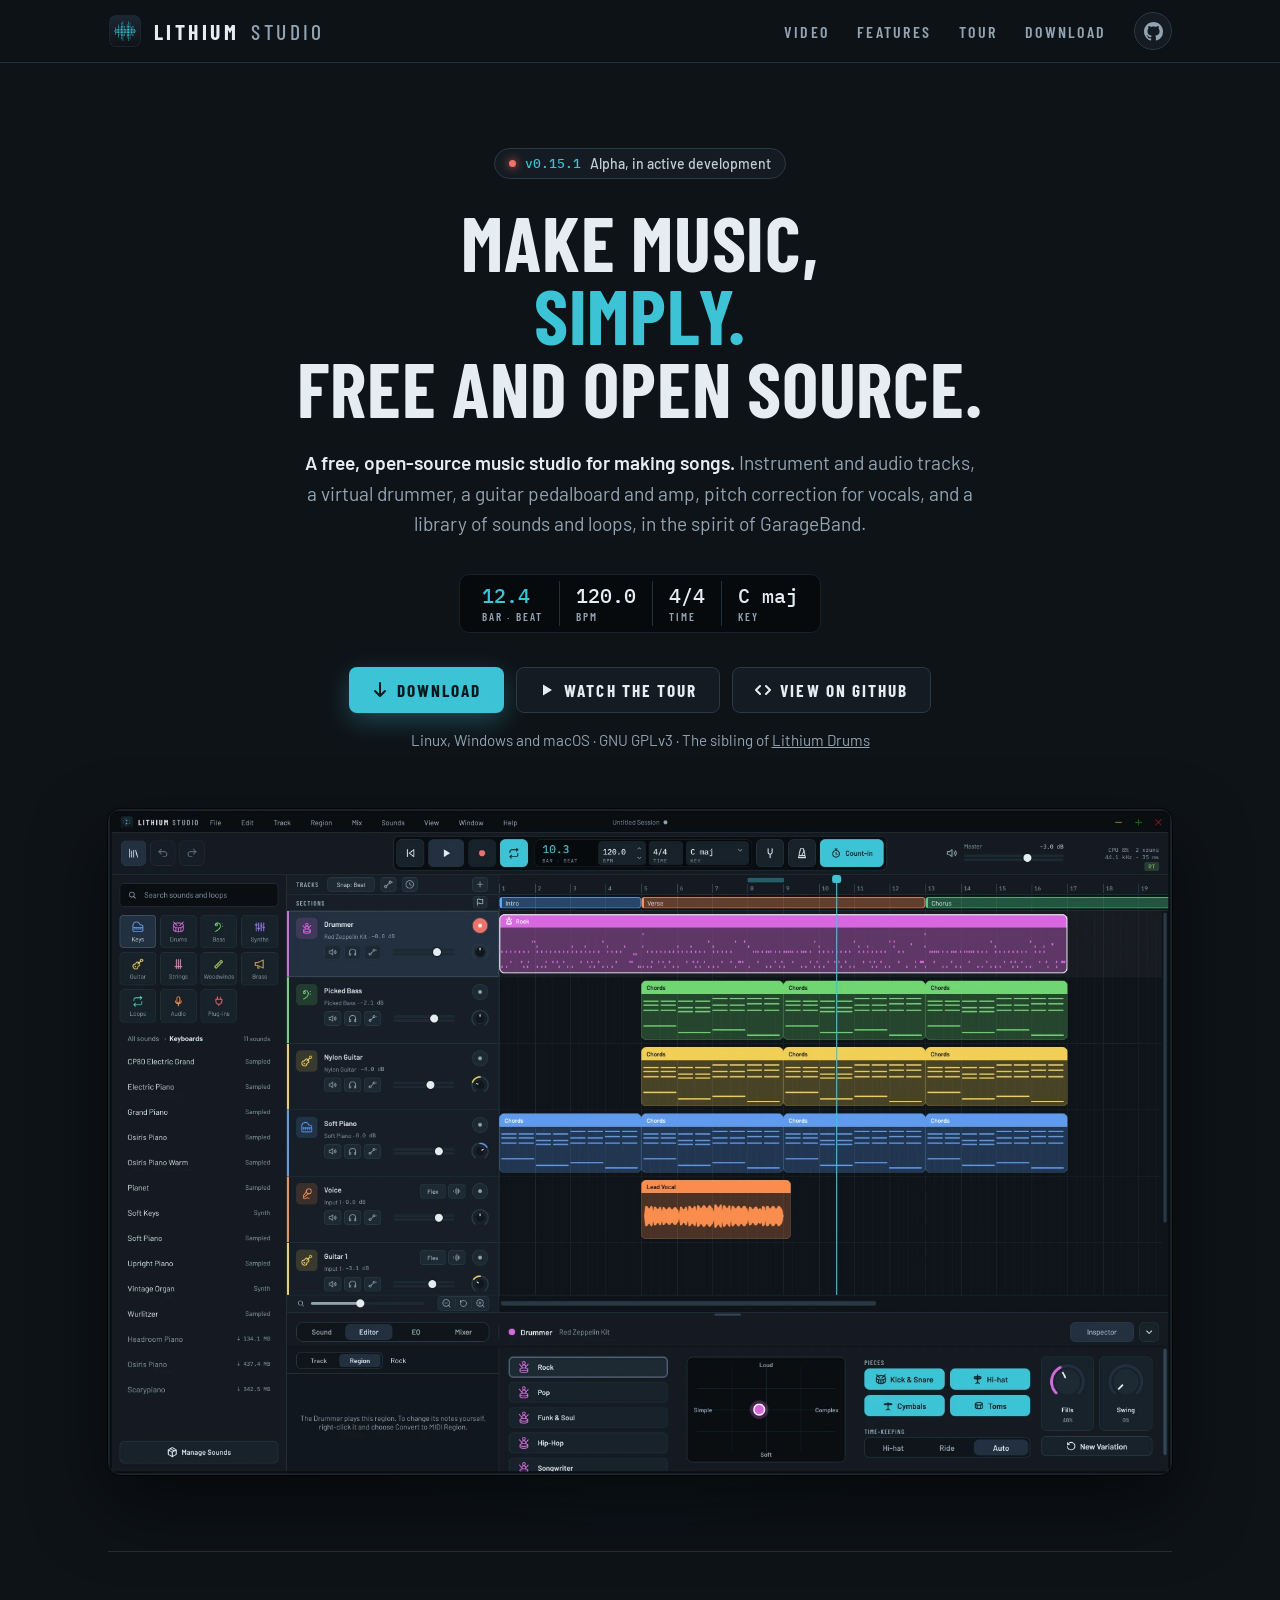
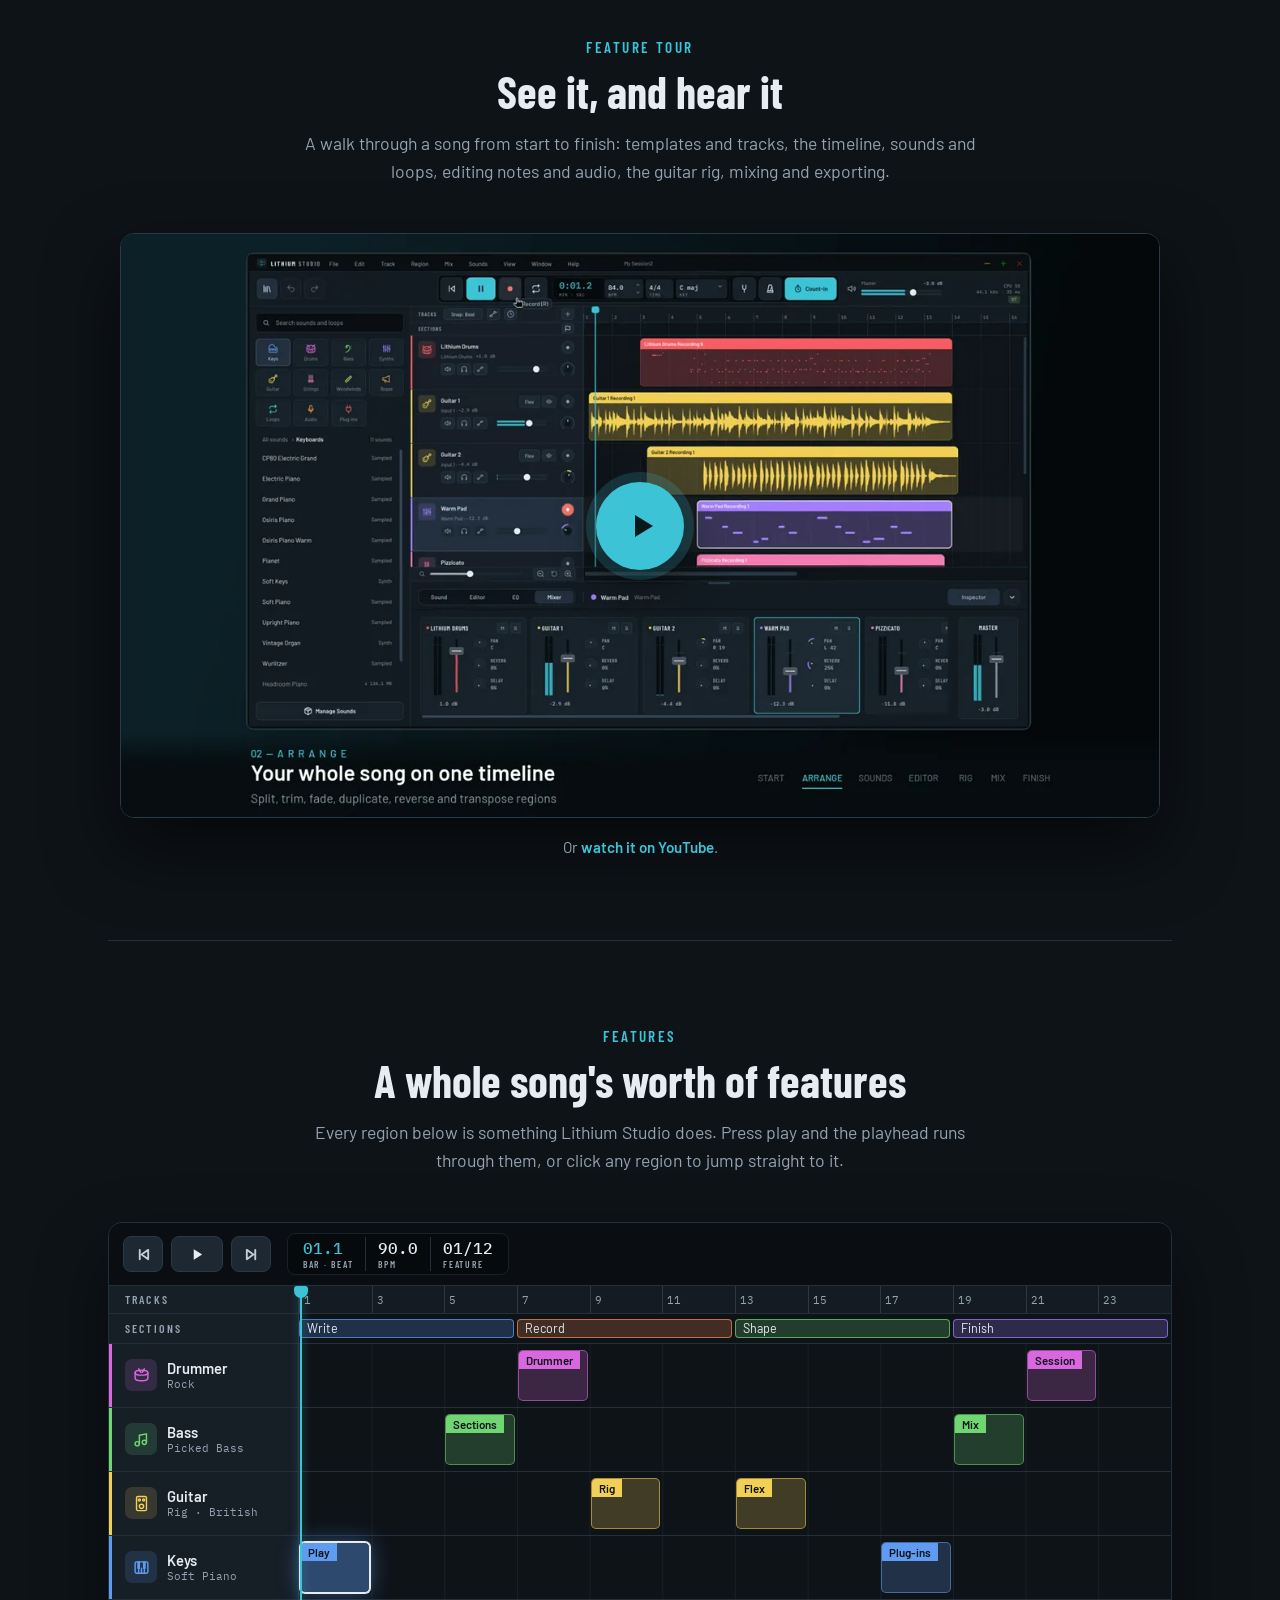
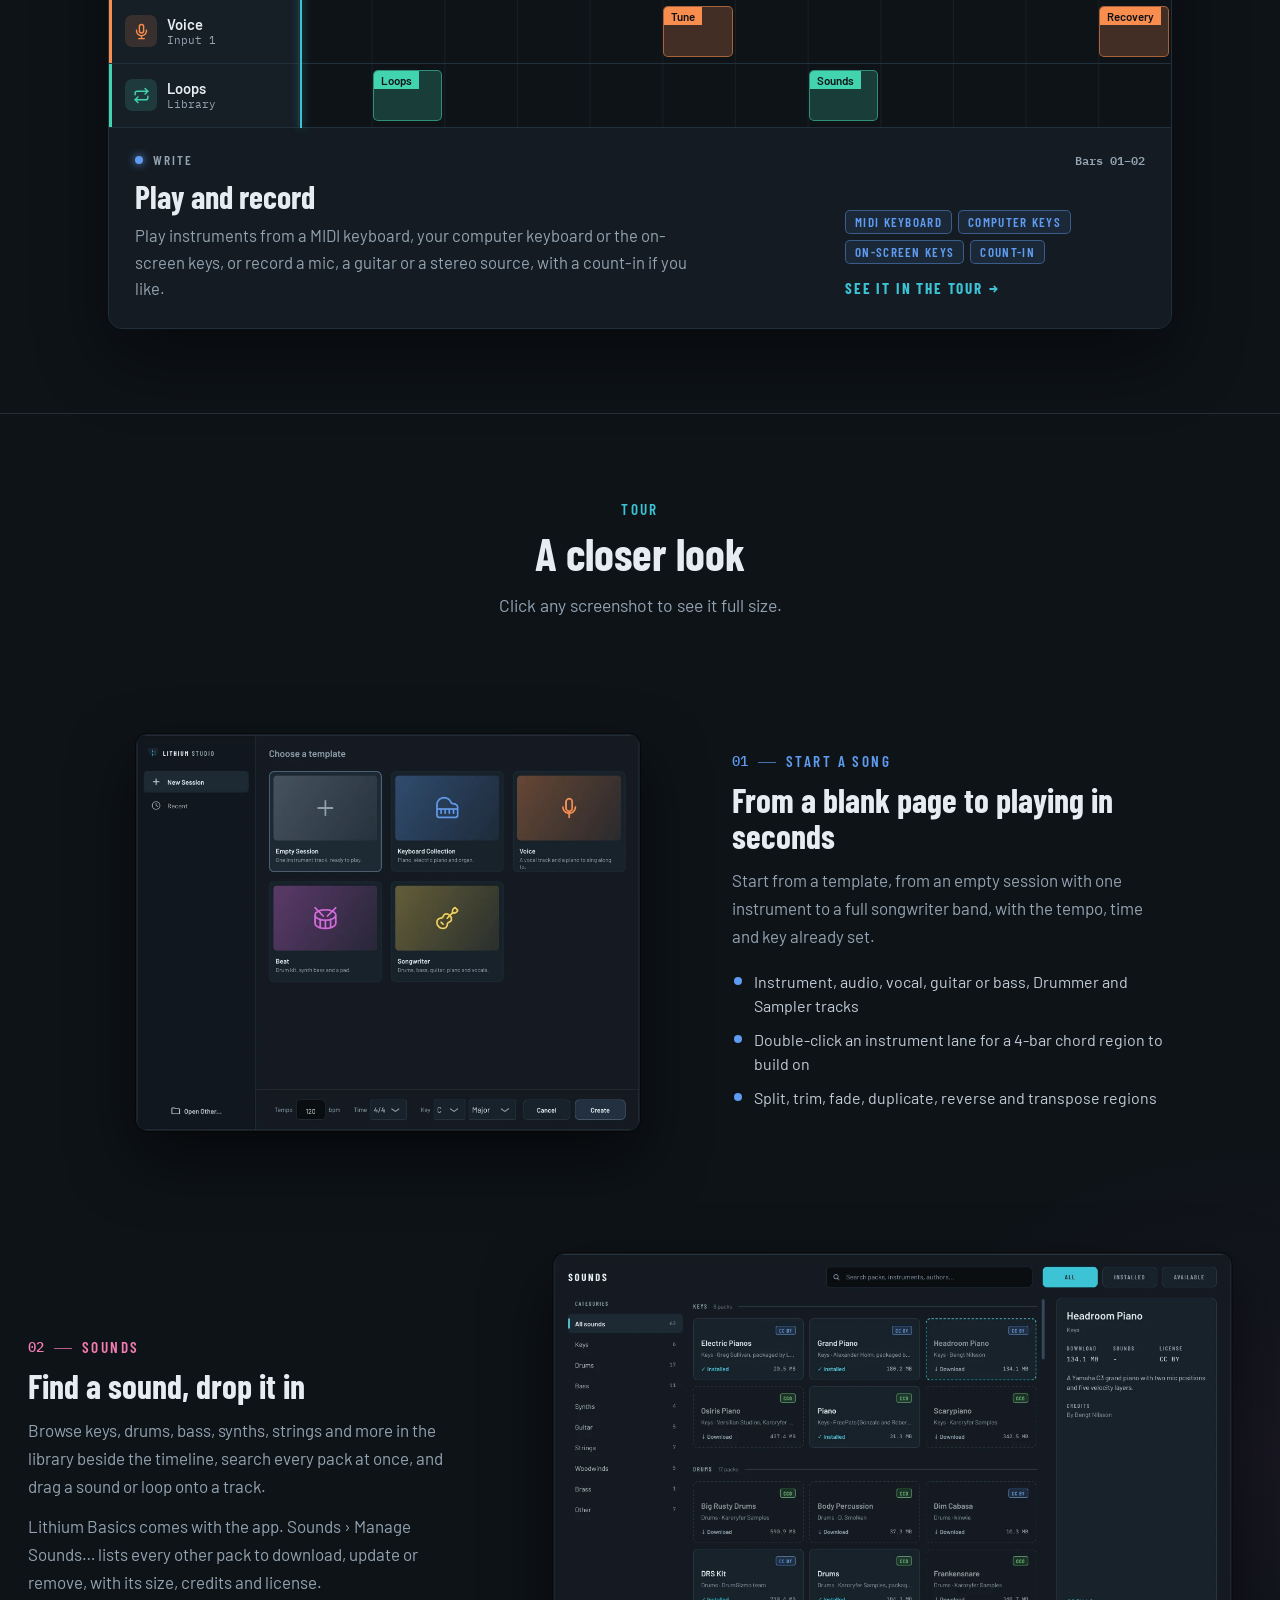
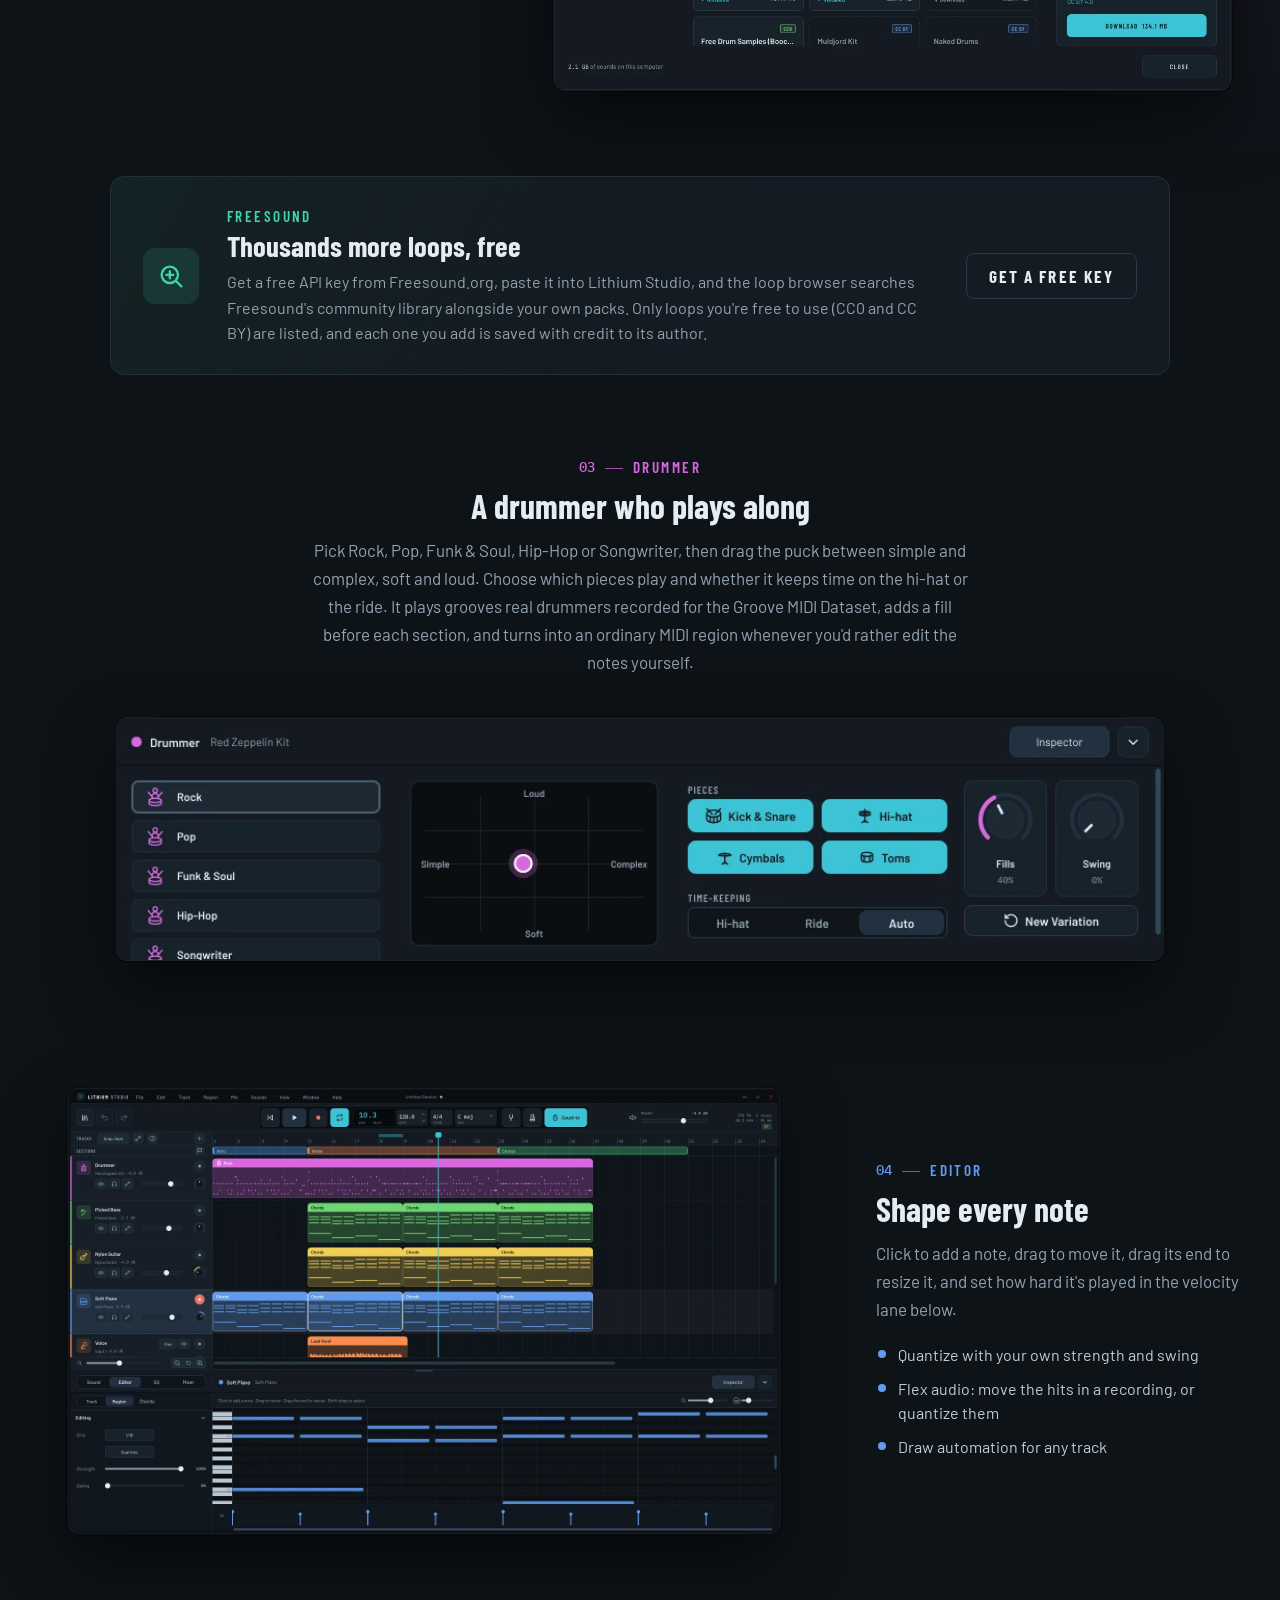
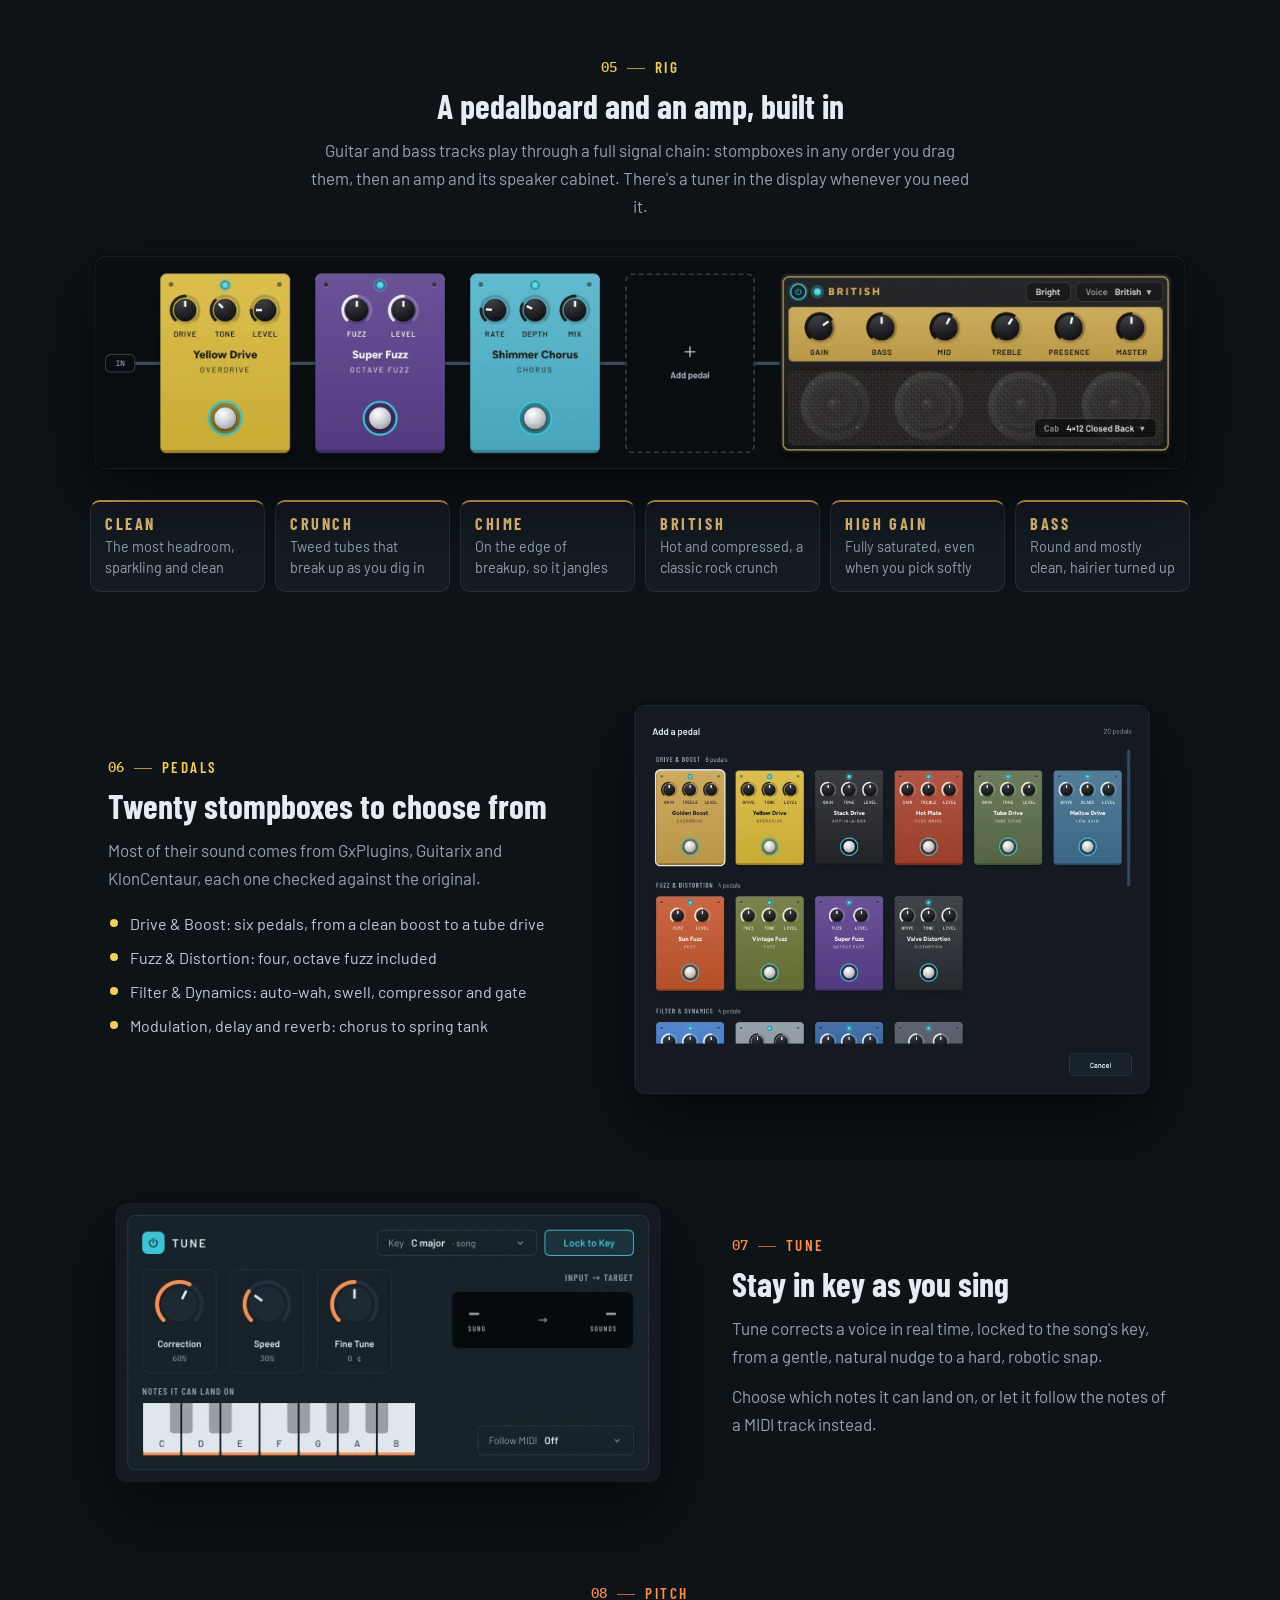
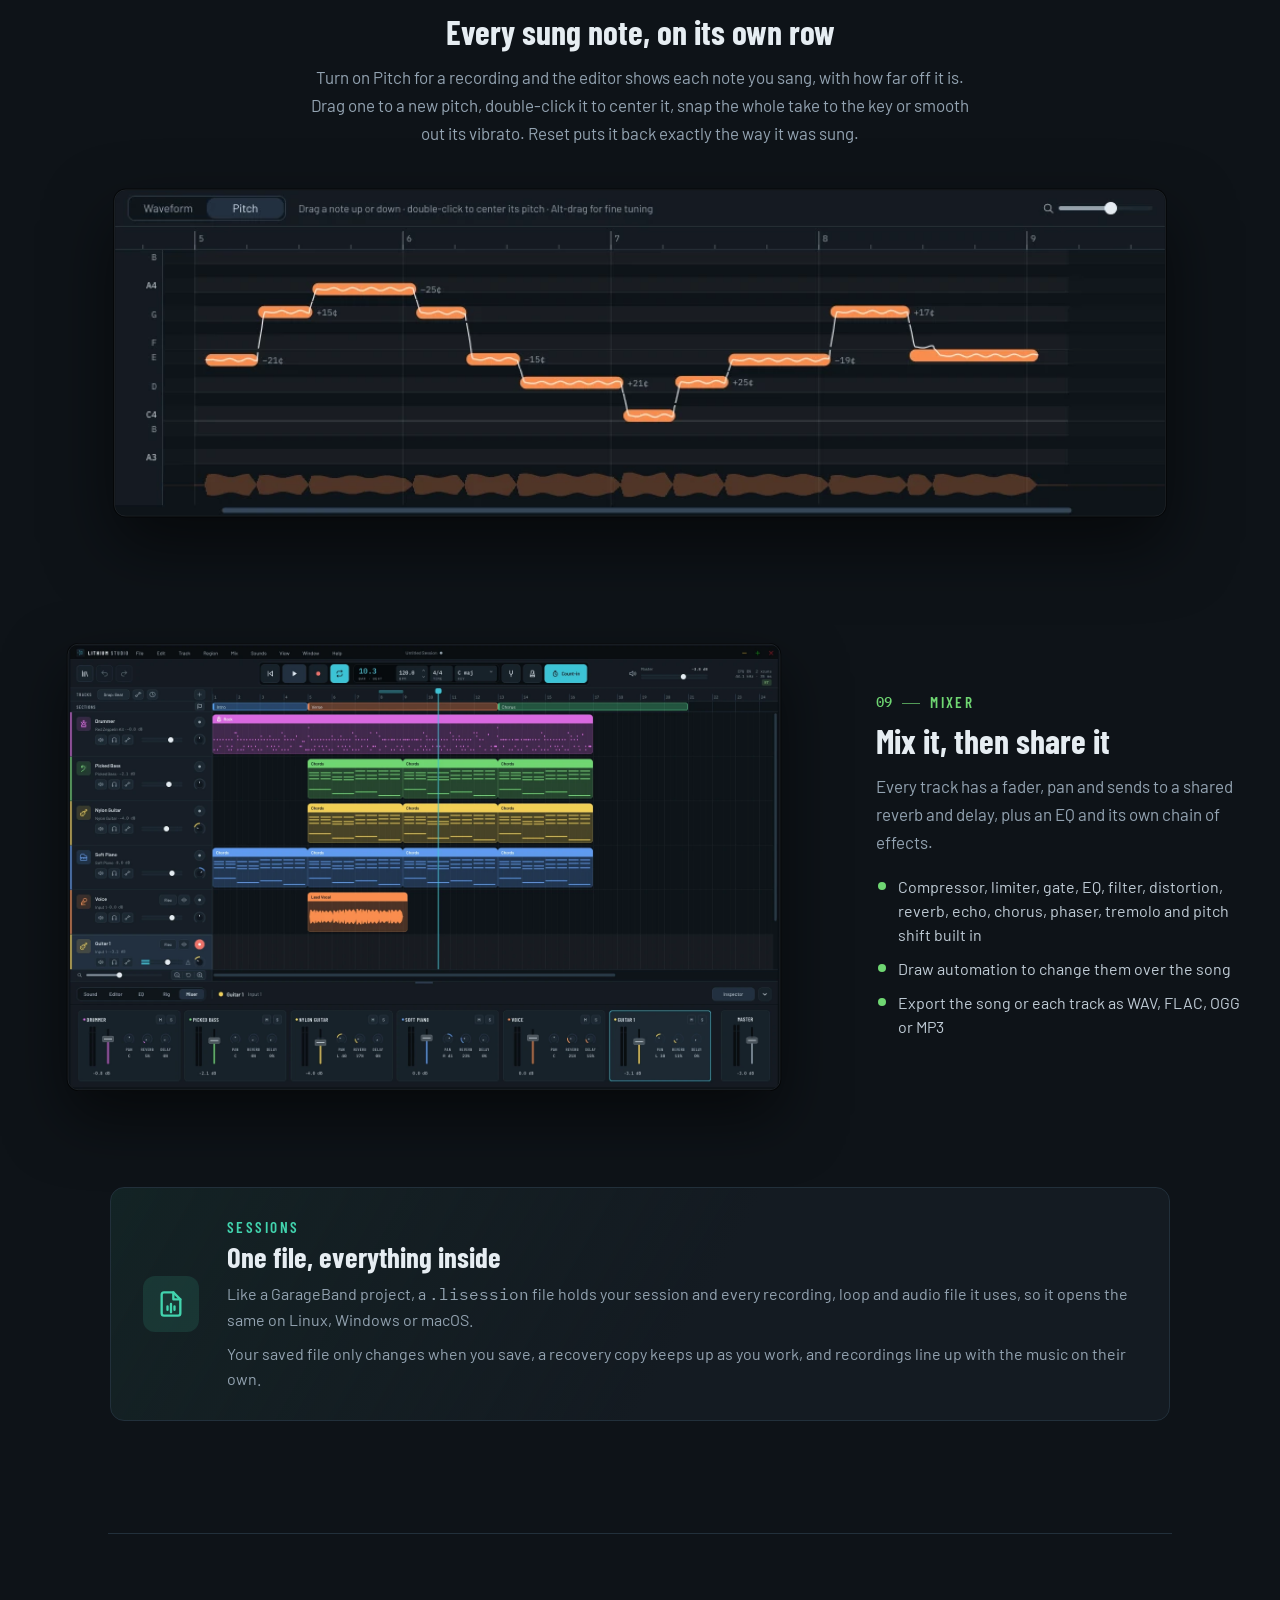
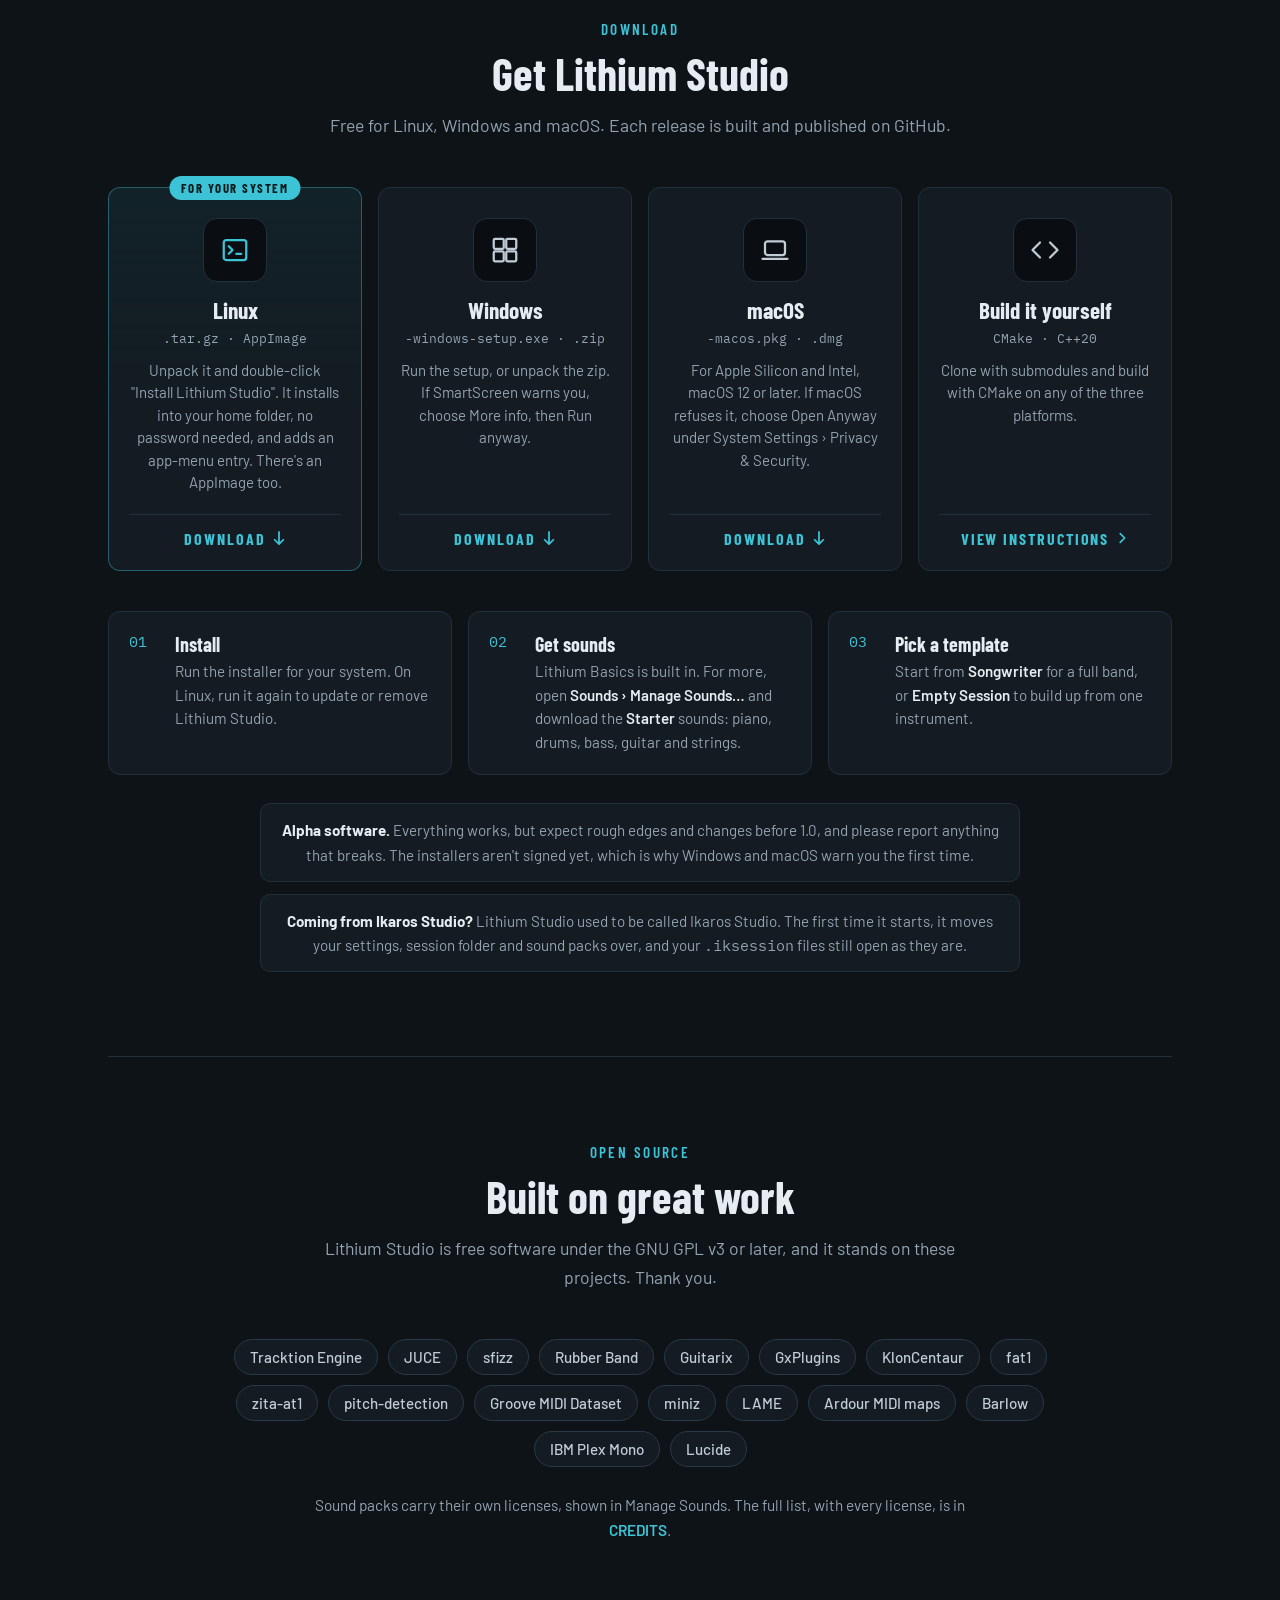
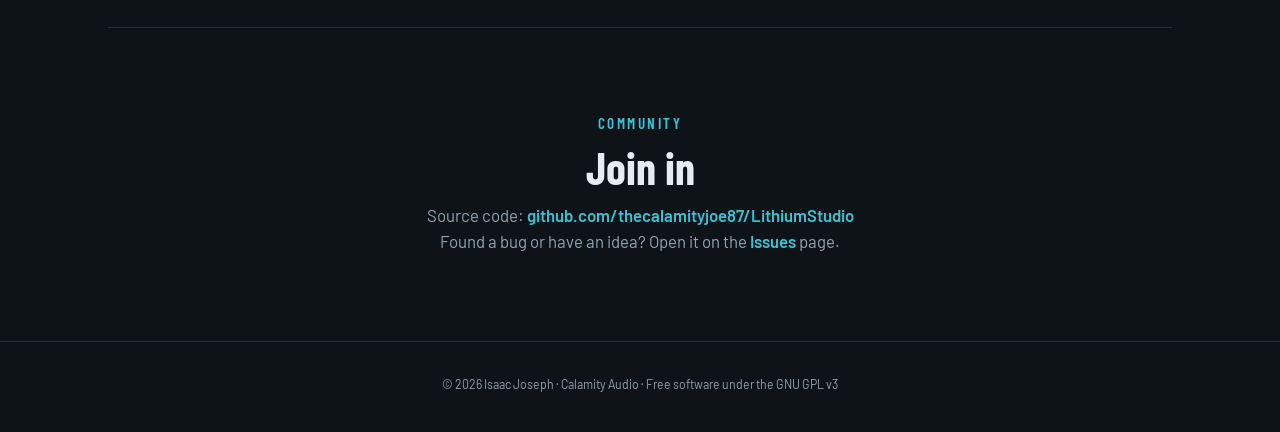
==== commit 4ab04b06: "html: add YT video tour" ====
--- a/lithium-studio/index.html
+++ b/lithium-studio/index.html
@@ -28,6 +28,7 @@
       </a>
       <nav class="top-nav" aria-label="Main">
         <div class="nav-tabs">
+          <a href="#video">Video</a>
           <a href="#features">Features</a>
           <a href="#tour">Tour</a>
           <a href="#download">Download</a>
@@ -56,6 +57,10 @@
         <a class="btn primary" href="#download">
           <svg viewBox="0 0 16 16" fill="none" stroke="currentColor" stroke-width="2" stroke-linecap="round" stroke-linejoin="round" aria-hidden="true"><path d="M3 9l5 5 5-5M8 1v13"/></svg>
           Download
+        </a>
+        <a class="btn ghost" href="#video">
+          <svg viewBox="0 0 16 16" fill="currentColor" aria-hidden="true"><path d="M4 2.5v11l9-5.5z"/></svg>
+          Watch the tour
         </a>
         <a class="btn ghost" href="https://github.com/thecalamityjoe87/LithiumStudio" target="_blank" rel="noopener">
           <svg viewBox="0 0 16 16" fill="none" stroke="currentColor" stroke-width="2" stroke-linecap="round" stroke-linejoin="round" aria-hidden="true"><path d="M5 4L1 8l4 4M11 4l4 4-4 4"/></svg>
@@ -67,6 +72,21 @@
       <div class="hero-shot shot screen-card hero-in" style="--hero-delay:.44s">
         <img src="assets/arrangement.webp" width="1600" height="1000" alt="The main window: a drummer, bass, guitar, piano and vocal track arranged into Intro, Verse and Chorus sections, with the Drummer's controls below" fetchpriority="high">
       </div>
+    </section>
+
+    <section id="video">
+      <div class="section-head reveal">
+        <span class="eyebrow">Feature tour</span>
+        <h2>See it, and hear it</h2>
+        <p>A walk through a song from start to finish: templates and tracks, the timeline, sounds and loops, editing notes and audio, the guitar rig, mixing and exporting.</p>
+      </div>
+      <div class="video reveal" id="video-player">
+        <button class="video-facade" type="button" data-video="UwhFv_xAIkM" aria-label="Play the Lithium Studio feature tour video">
+          <img src="assets/video-poster.webp" width="1280" height="720" alt="" loading="lazy">
+          <span class="video-play" aria-hidden="true"><svg viewBox="0 0 16 16" fill="currentColor"><path d="M4 2.5v11l9-5.5z"/></svg></span>
+        </button>
+      </div>
+      <p class="video-note reveal">Or <a href="https://www.youtube.com/watch?v=UwhFv_xAIkM" target="_blank" rel="noopener">watch it on YouTube</a>.</p>
     </section>
 
     <section id="features">
--- a/lithium-studio/assets/styles.css
+++ b/lithium-studio/assets/styles.css
@@ -165,6 +165,33 @@
   filter:blur(46px);
 }
 
+/* ---------- Video ---------- */
+.video{
+  position:relative;max-width:1040px;margin:0 auto;aspect-ratio:16/9;
+  border-radius:14px;overflow:hidden;background:#000;
+  border:1px solid var(--border-strong);
+  box-shadow:0 30px 70px rgba(0,0,0,0.55);
+}
+.video iframe{position:absolute;inset:0;width:100%;height:100%;border:0}
+.video-facade{
+  position:absolute;inset:0;width:100%;height:100%;padding:0;border:0;cursor:pointer;background:#000;
+  display:block;color:var(--text);
+}
+.video-facade img{width:100%;height:100%;object-fit:cover;display:block;transition:transform .5s ease,filter .3s ease}
+.video-facade:hover img{transform:scale(1.02);filter:brightness(.85)}
+.video-play{
+  position:absolute;left:50%;top:50%;transform:translate(-50%,-50%);
+  display:flex;align-items:center;justify-content:center;width:88px;height:88px;border-radius:999px;
+  background:var(--accent);color:var(--on-accent);
+  box-shadow:0 0 0 10px rgba(60,196,214,0.18),0 16px 40px rgba(0,0,0,0.5);
+  transition:transform .2s ease,box-shadow .2s ease;
+}
+.video-play svg{width:32px;height:32px;margin-left:5px}
+.video-facade:hover .video-play{transform:translate(-50%,-50%) scale(1.06);box-shadow:0 0 0 14px rgba(60,196,214,0.22),0 16px 40px rgba(0,0,0,0.5)}
+.video-note{text-align:center;margin:20px 0 0;color:var(--muted);font-size:0.95rem}
+.video-note a{color:var(--accent);text-decoration:none;font-weight:600}
+.video-note a:hover{text-decoration:underline}
+
 /* ---------- Features: a song arrangement, one region per feature ---------- */
 .arr{
   --head:190px;
@@ -561,6 +588,8 @@
 }
 @media (max-width:640px){
   body{font-size:16px}
+  .video-play{width:68px;height:68px}
+  .video-play svg{width:26px;height:26px}
   .wrap{padding:0 16px}
   #tour{padding-left:16px;padding-right:16px}
   section{padding:58px 0}
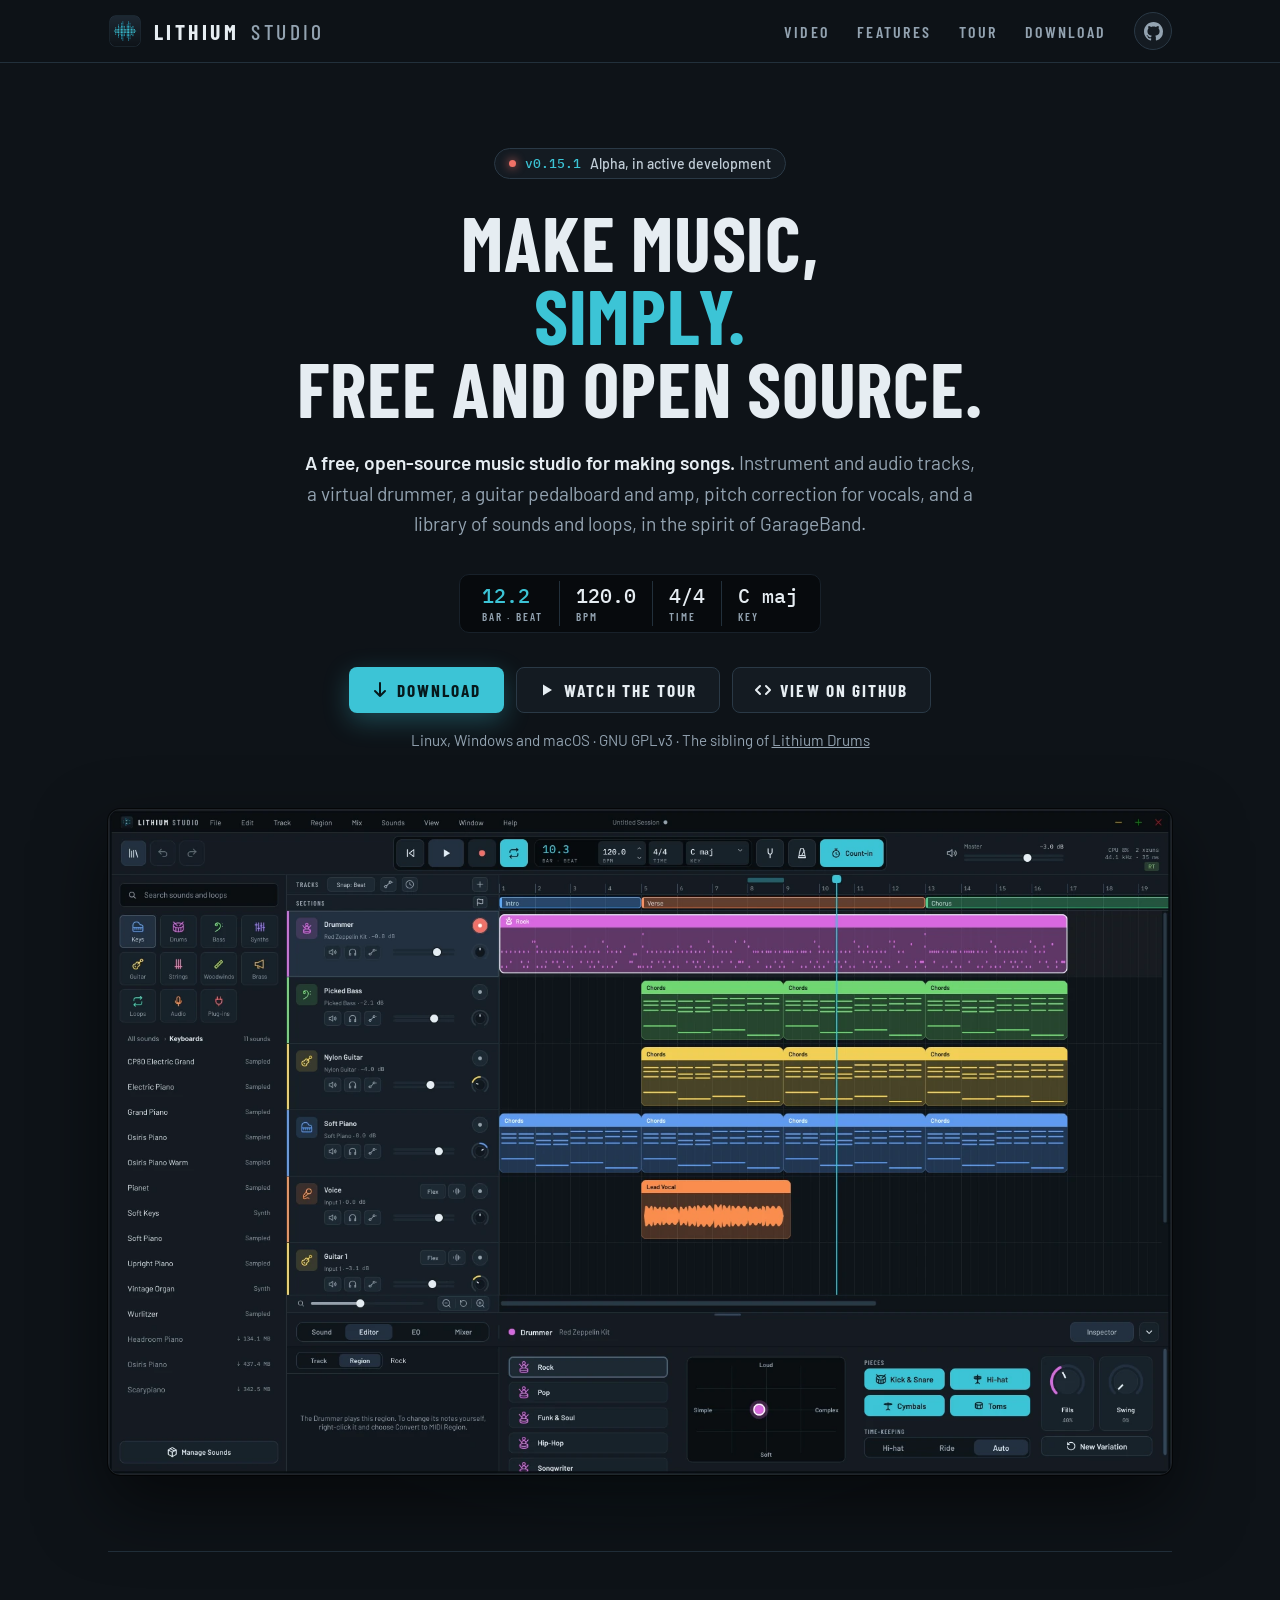
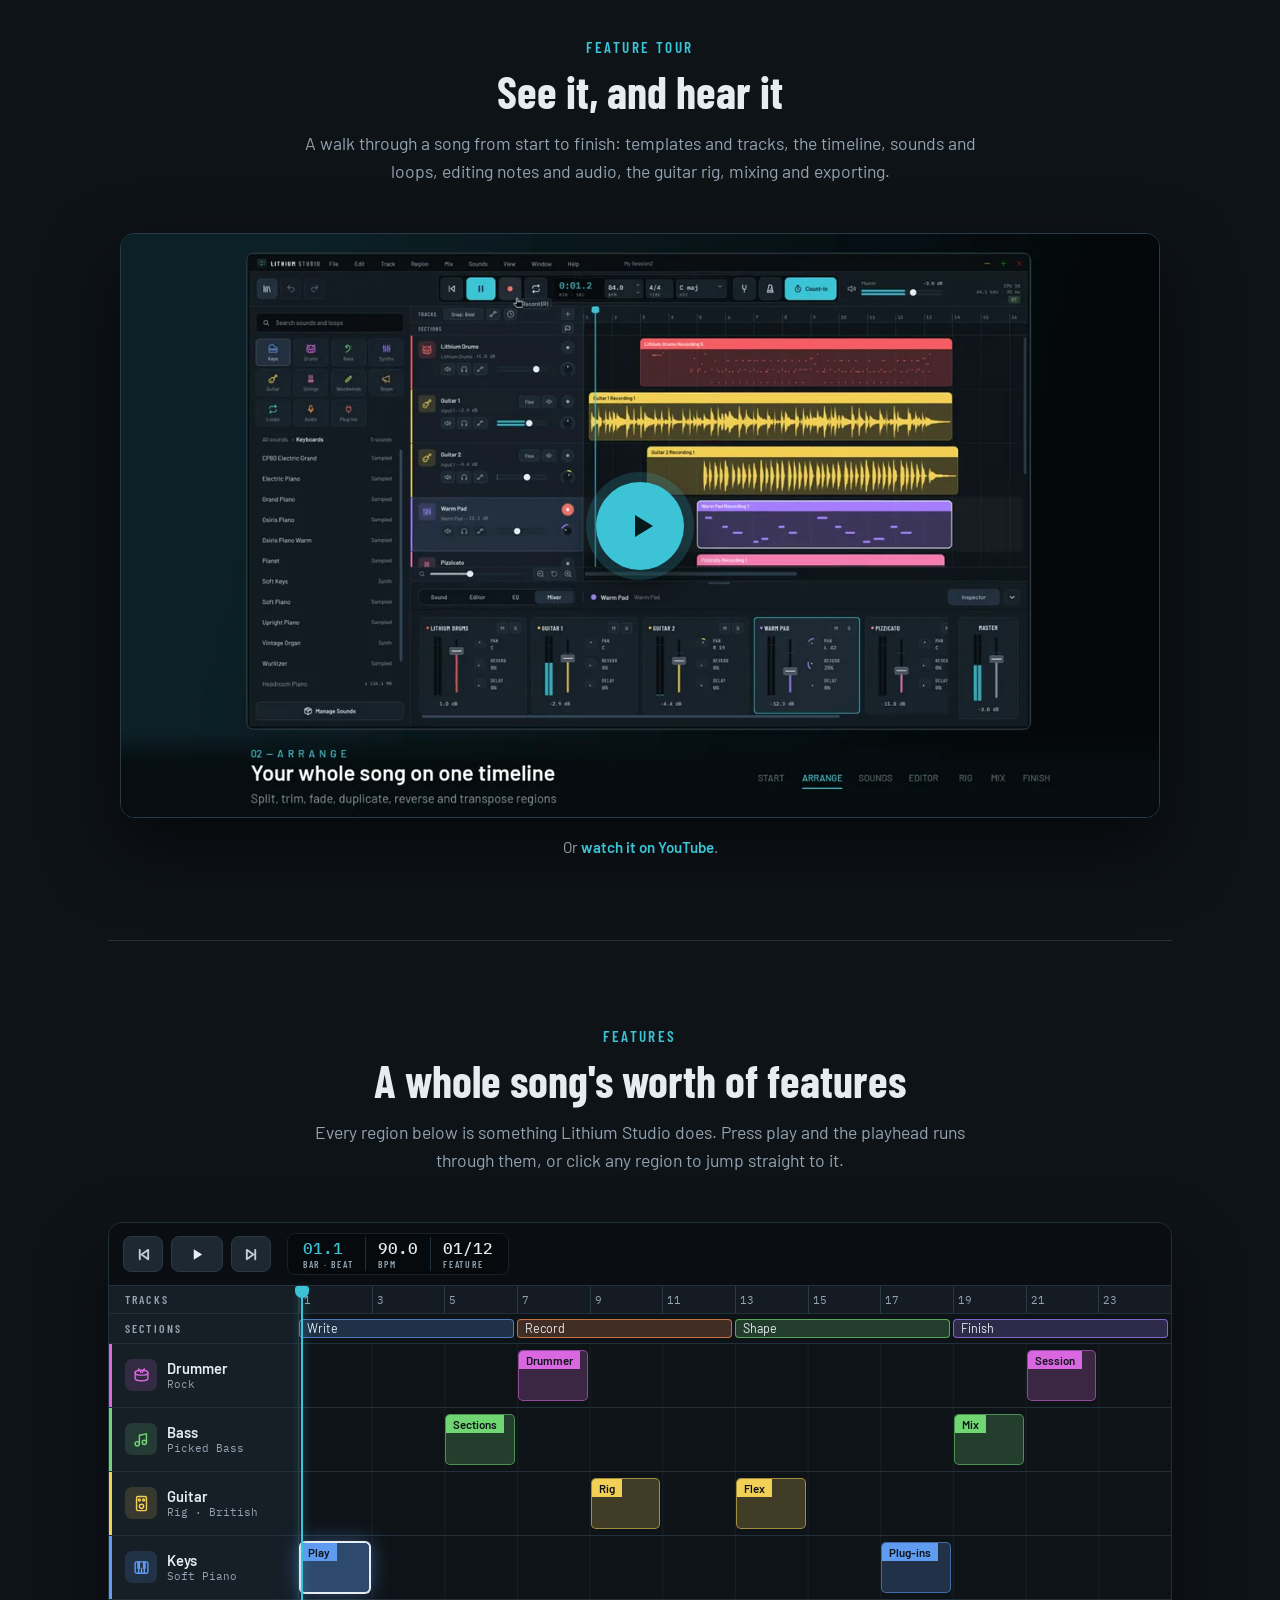
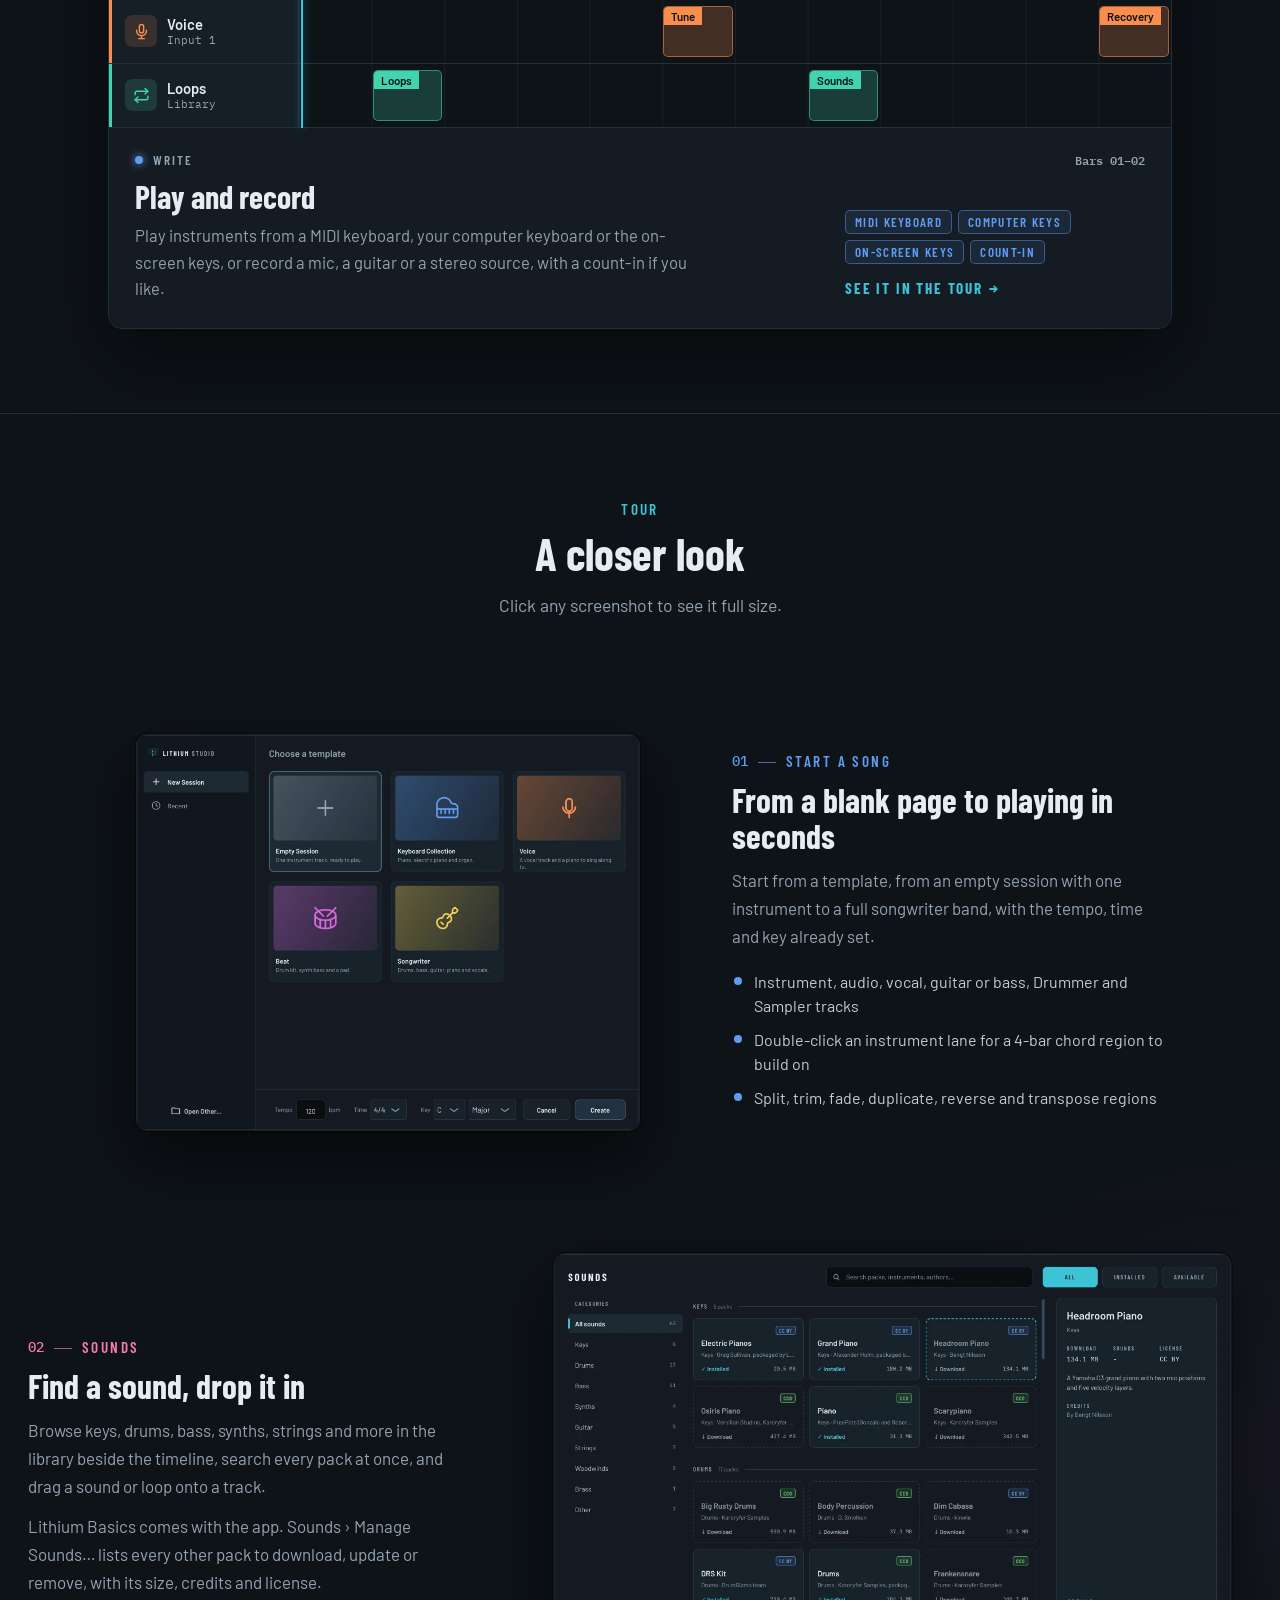
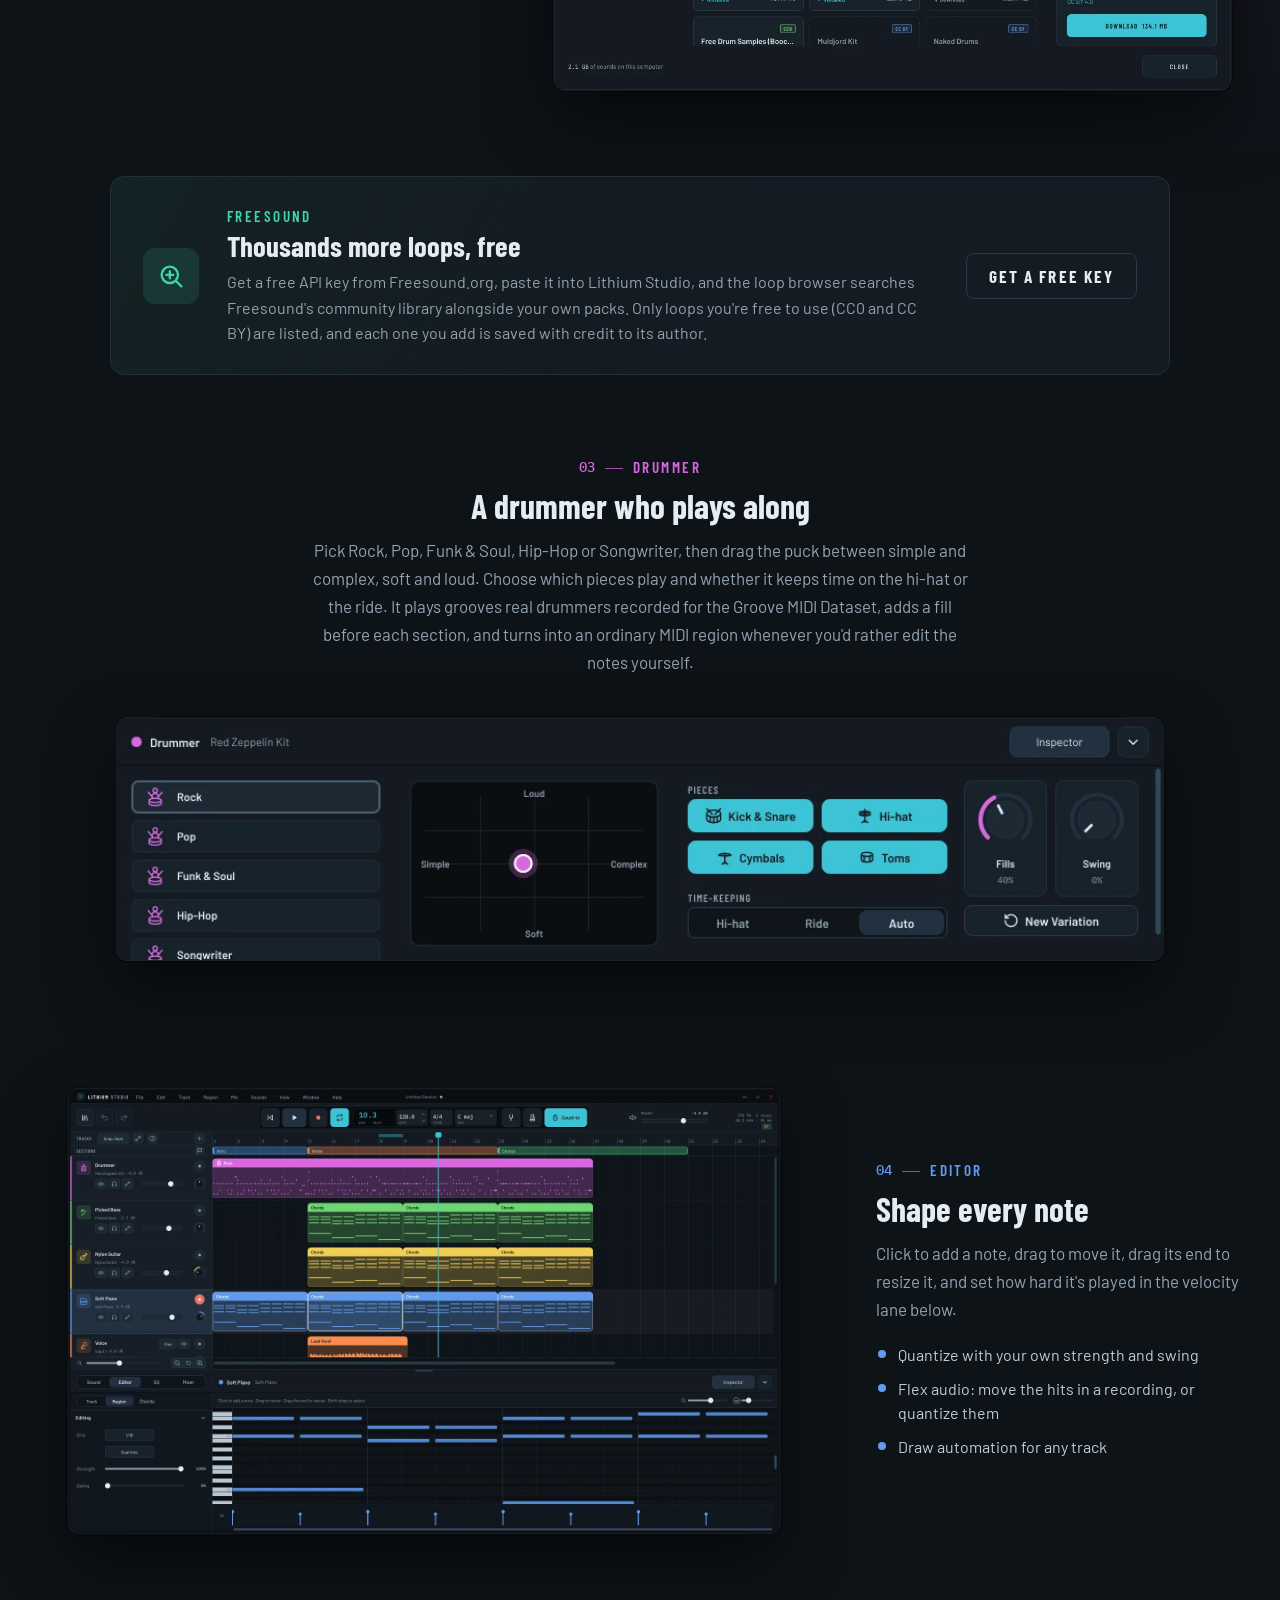
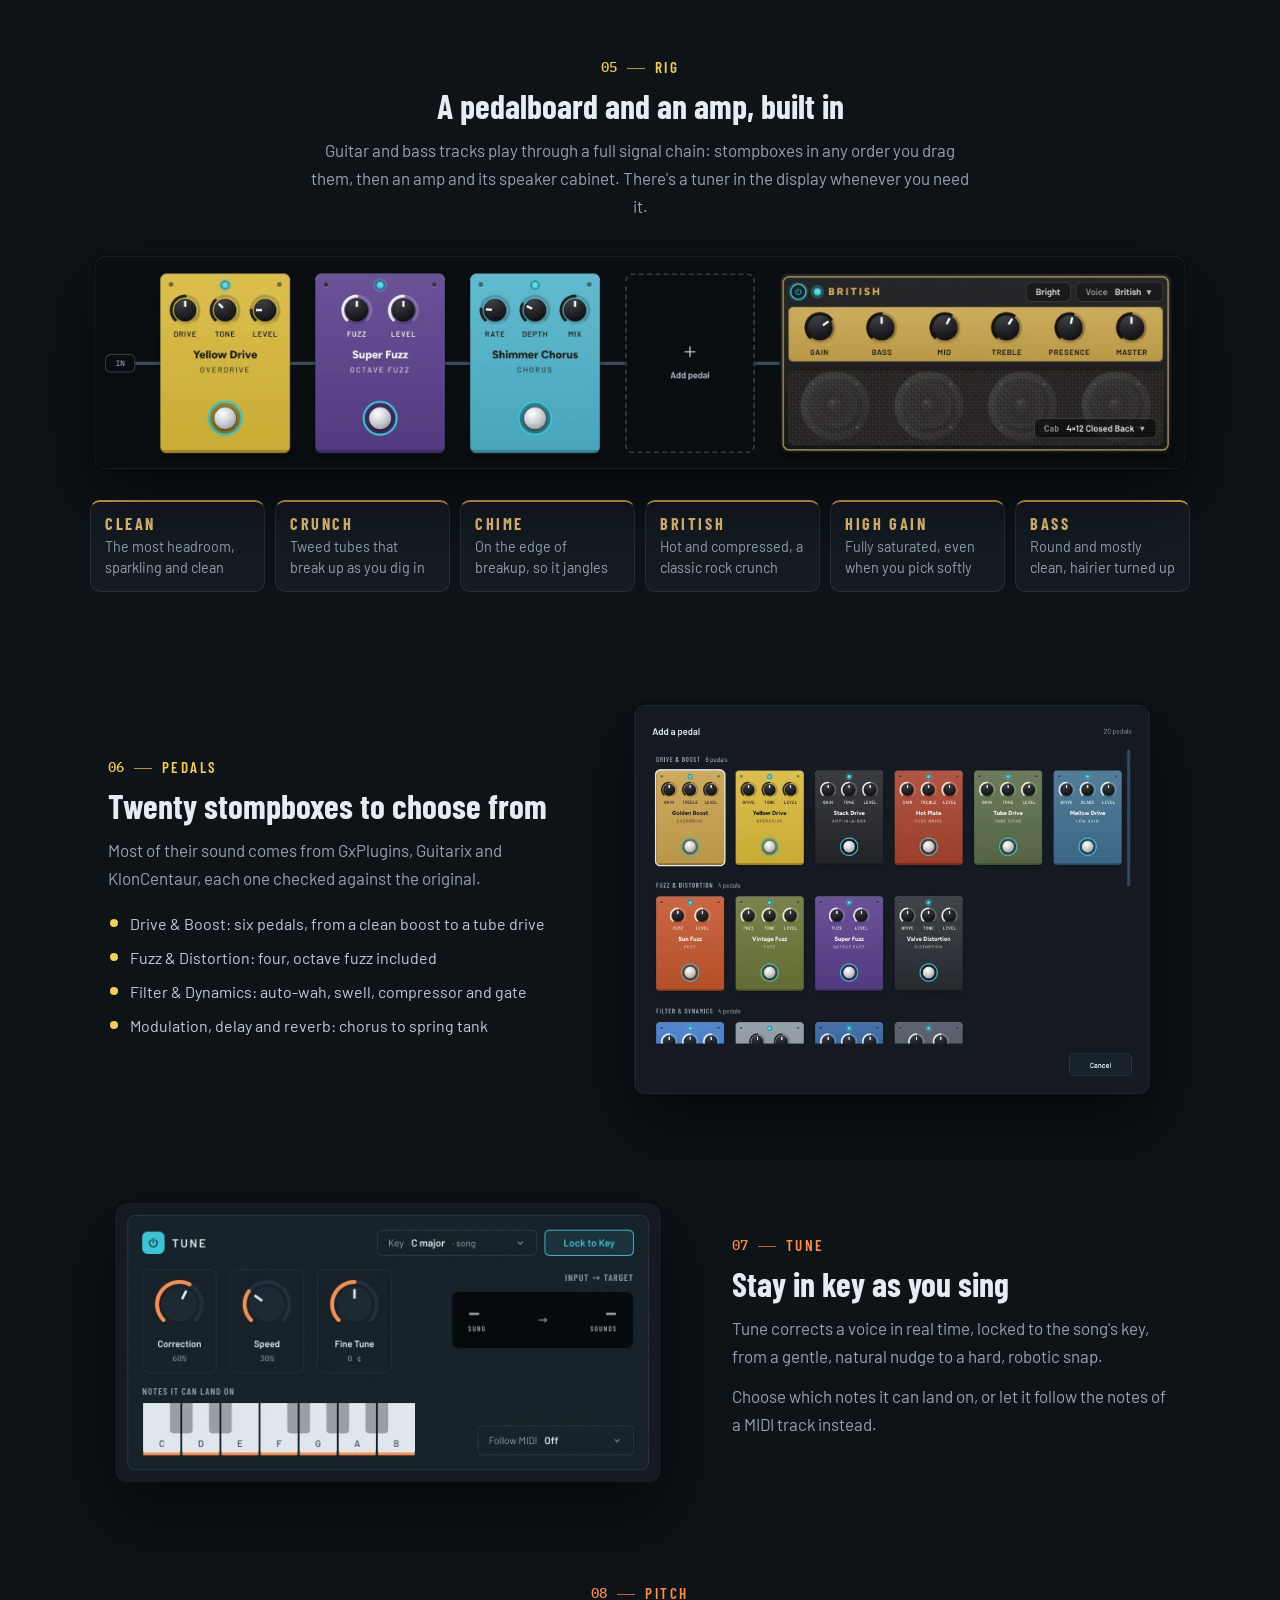
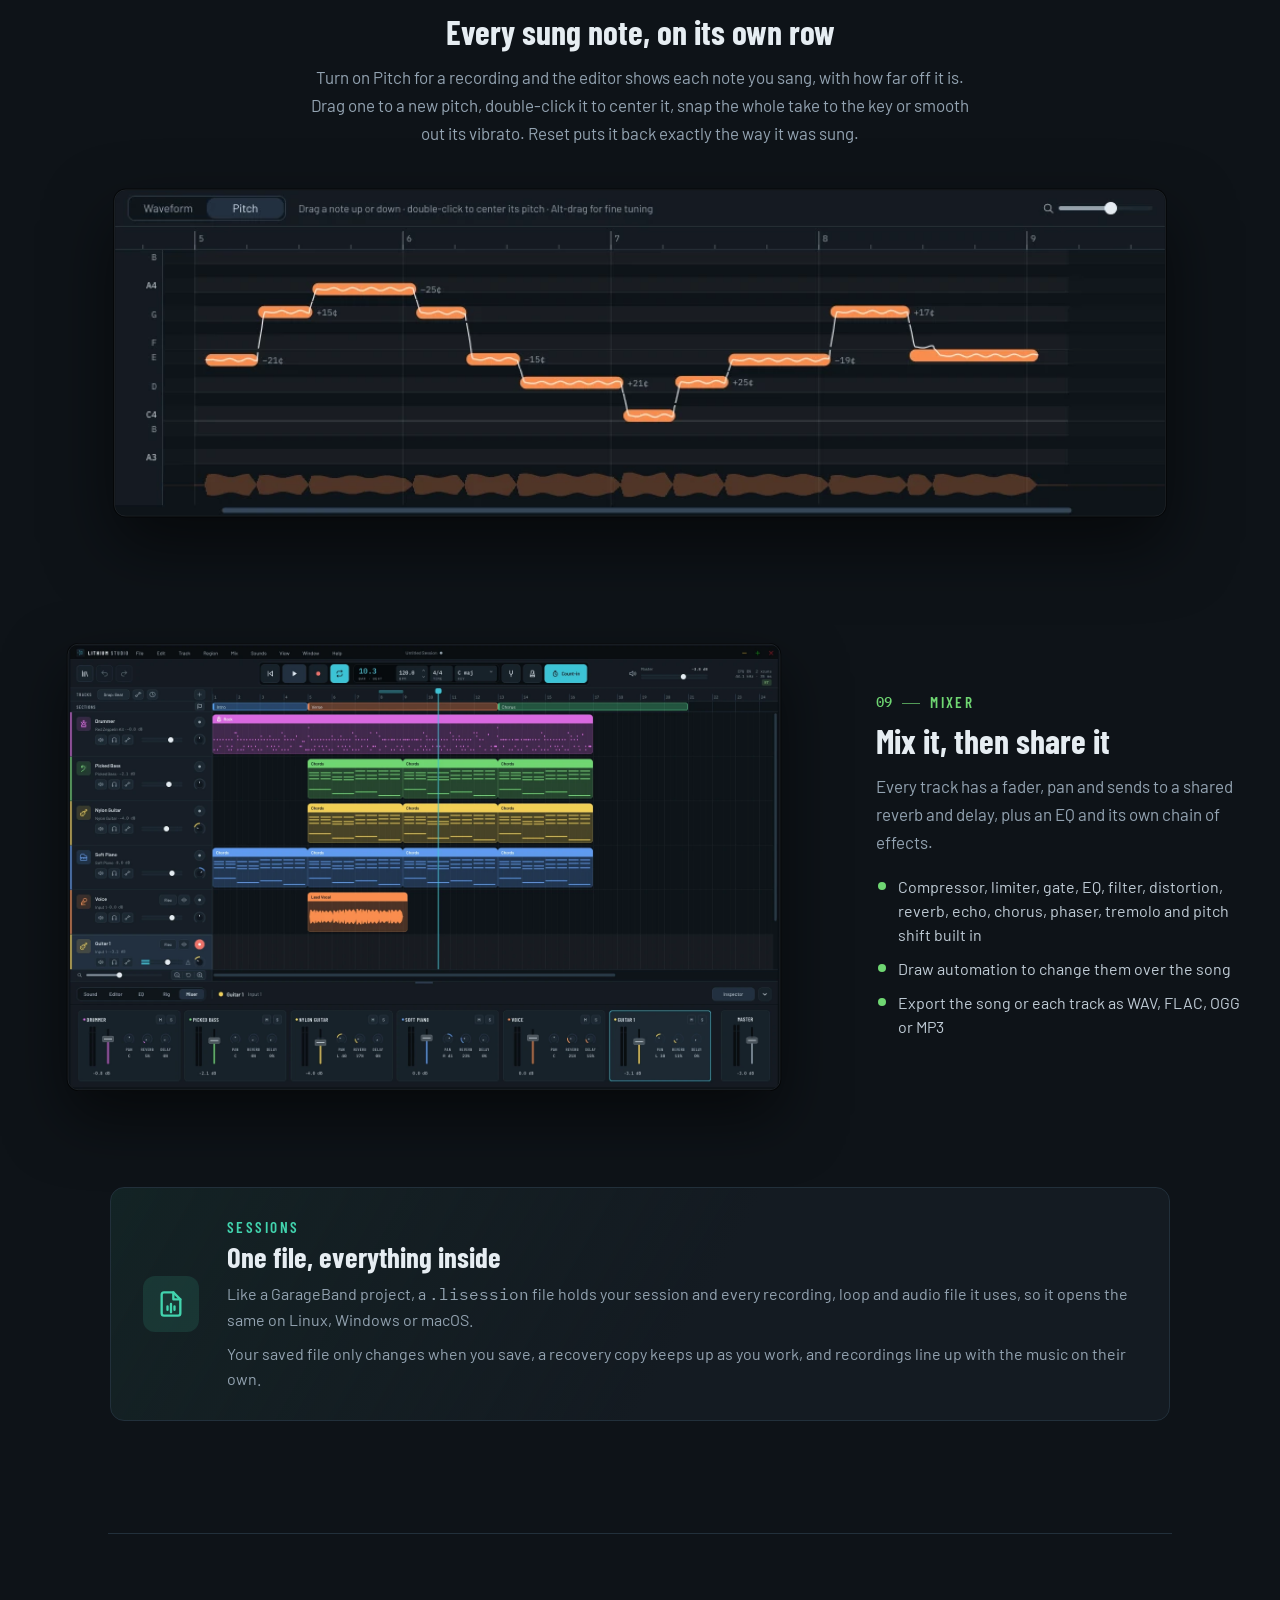
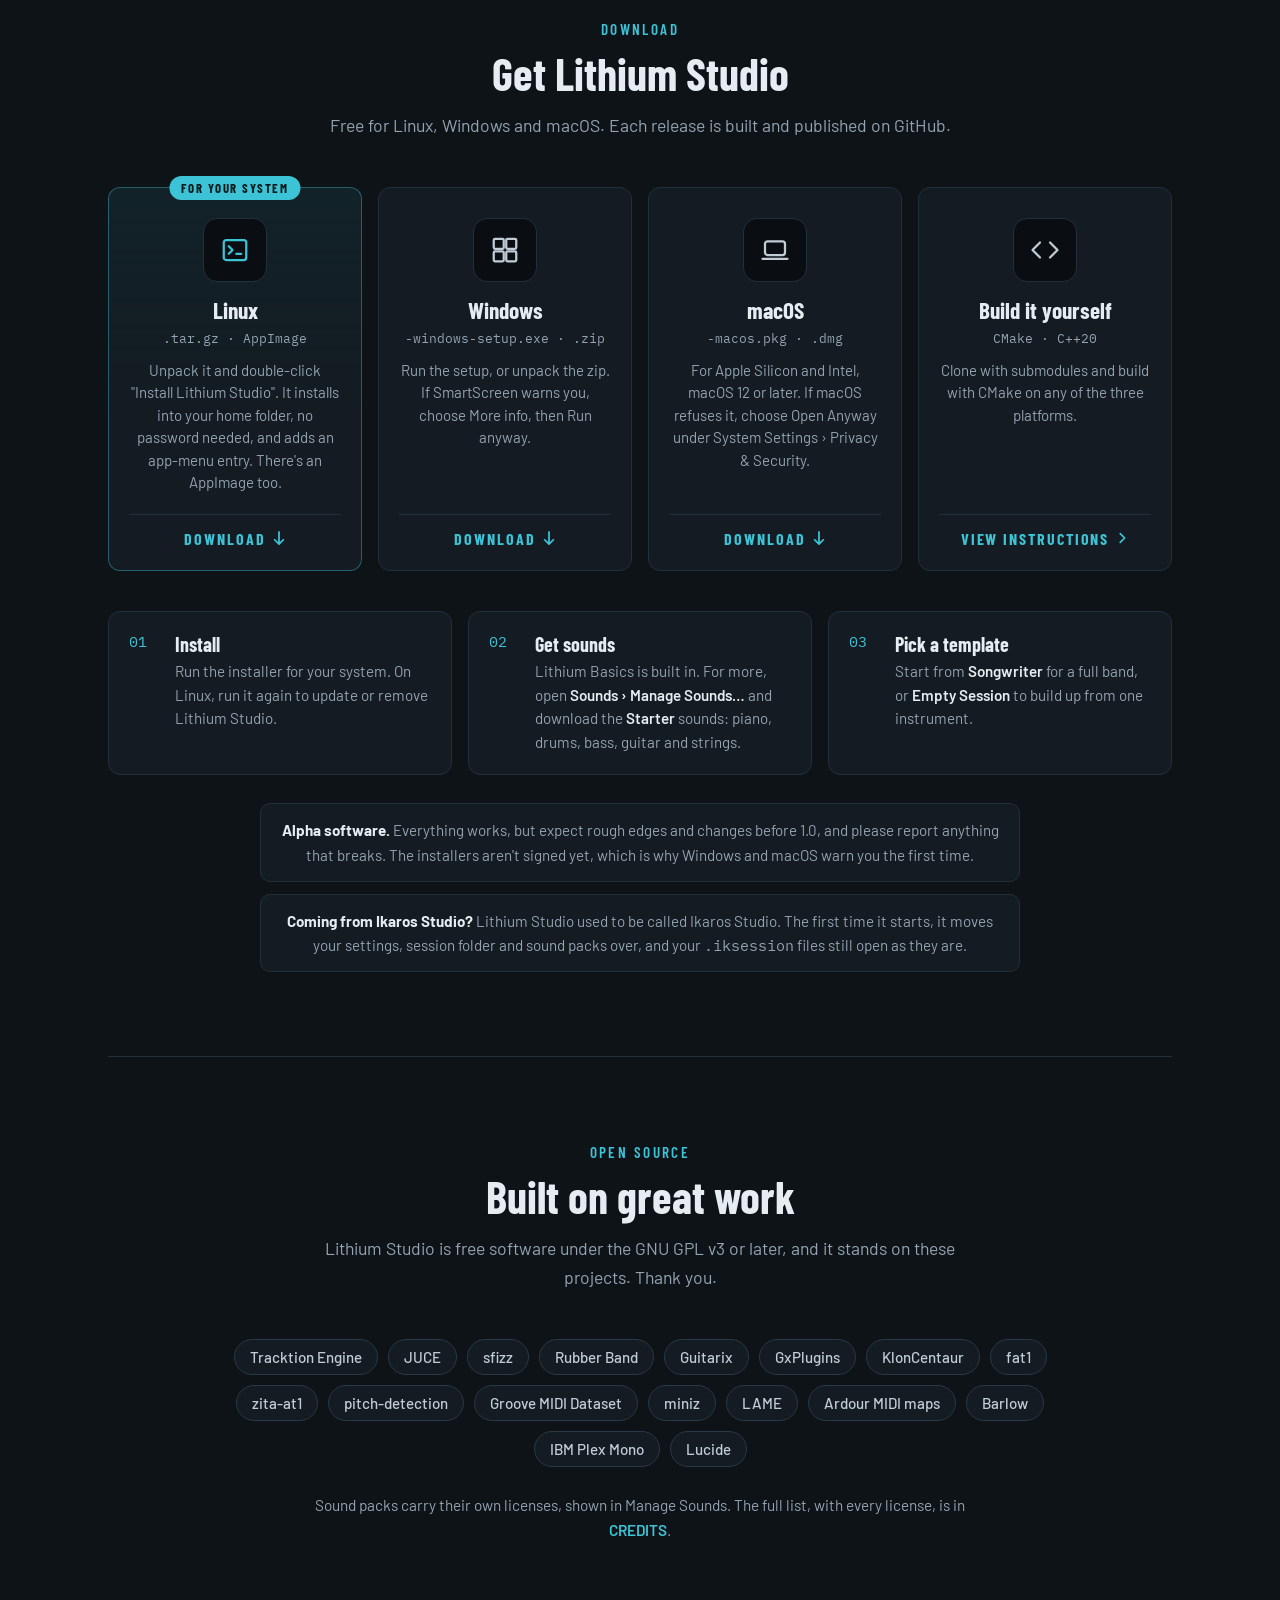
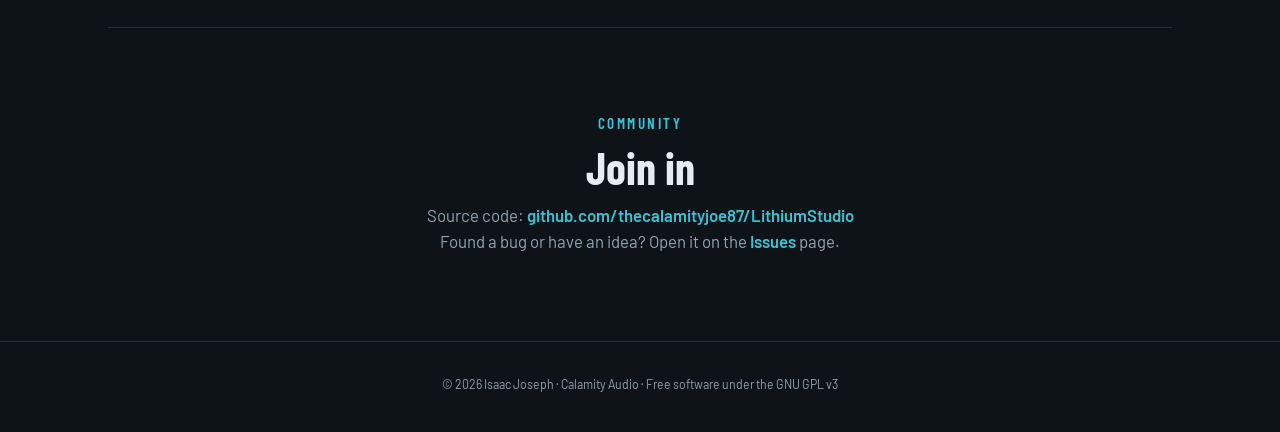
==== commit 574eada2: "html: bump version" ====
--- a/lithium-studio/index.html
+++ b/lithium-studio/index.html
@@ -16,7 +16,7 @@
   <link rel="preconnect" href="https://fonts.googleapis.com">
   <link rel="preconnect" href="https://fonts.gstatic.com" crossorigin>
   <link href="https://fonts.googleapis.com/css2?family=Barlow:wght@400;500;600&family=Barlow+Condensed:wght@500;600;700&family=IBM+Plex+Mono:wght@400;500&display=swap" rel="stylesheet">
-  <link rel="stylesheet" href="assets/styles.css">
+  <link rel="stylesheet" href="assets/styles.css?v=2">
   <script>document.documentElement.classList.add('js')</script>
 </head>
 <body>
@@ -539,6 +539,6 @@
     </div>
   </footer>
 
-  <script src="assets/script.js"></script>
+  <script src="assets/script.js?v=2"></script>
 </body>
 </html>
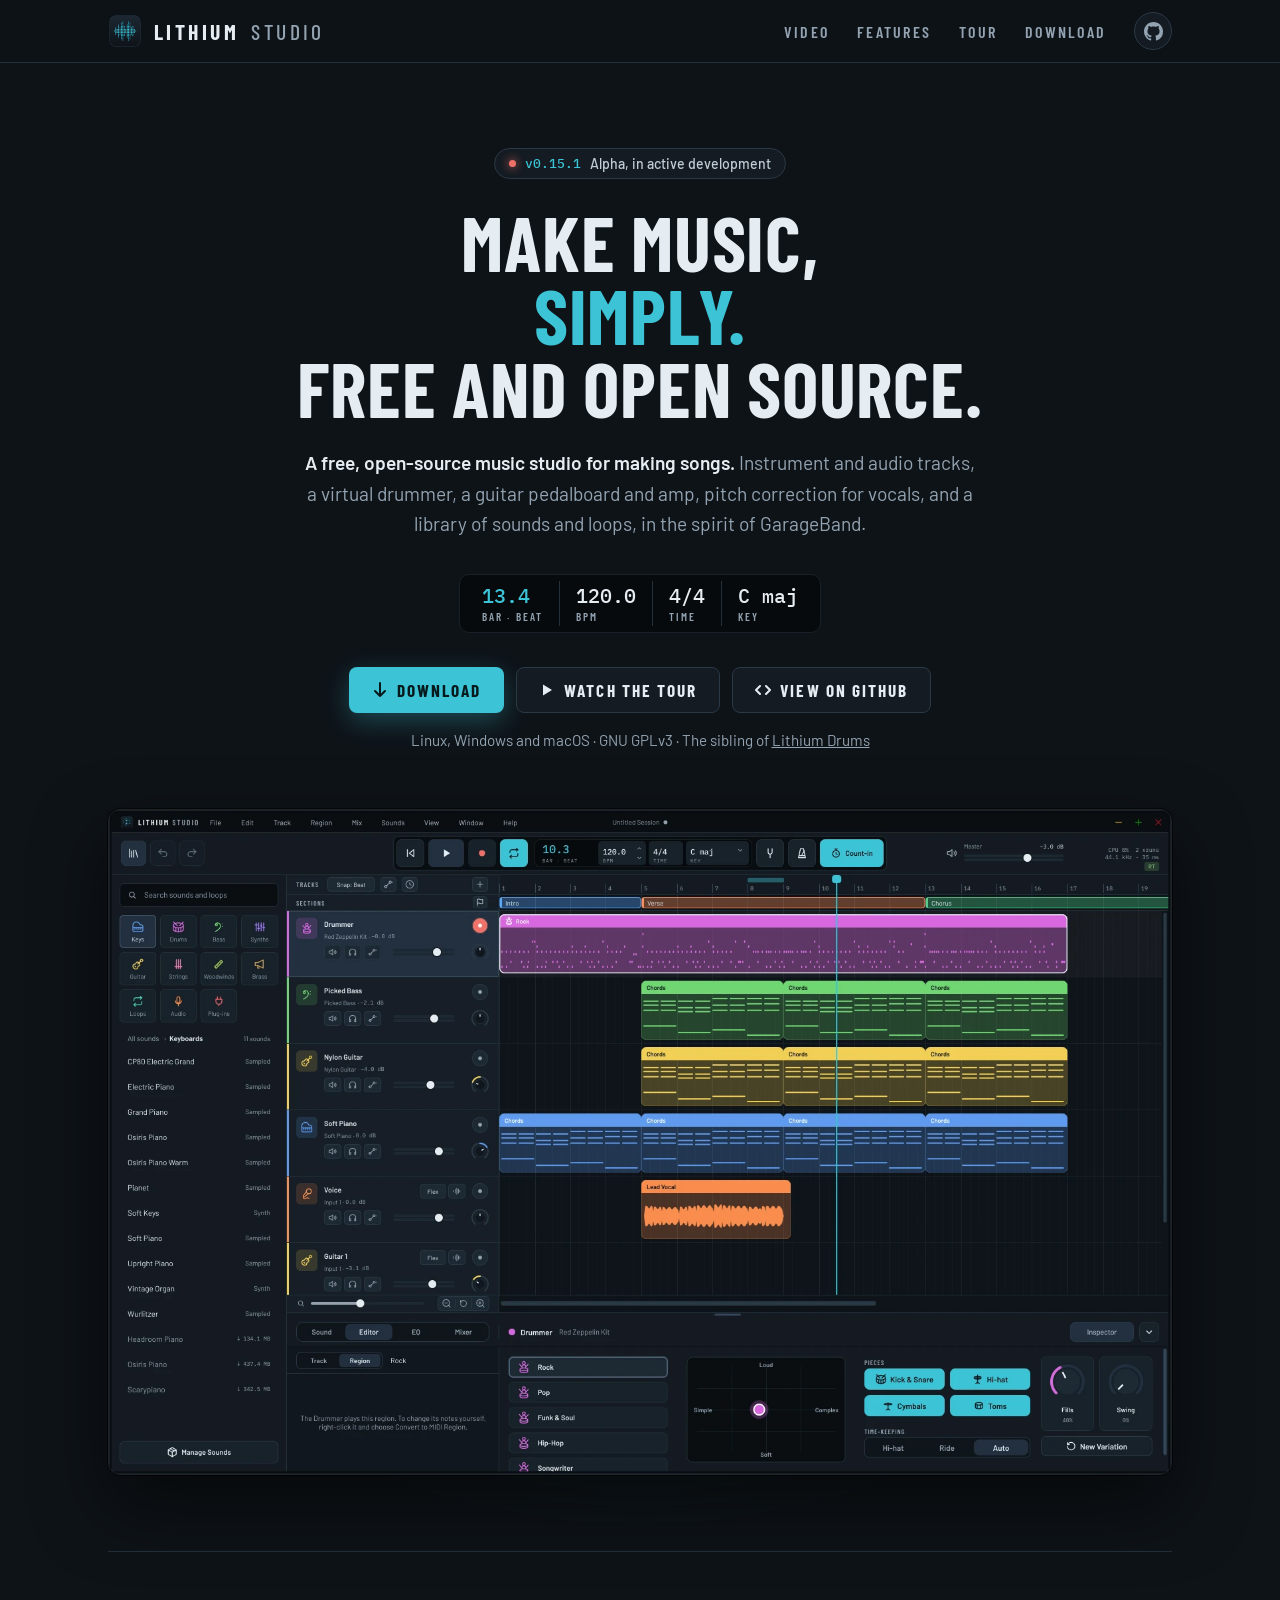
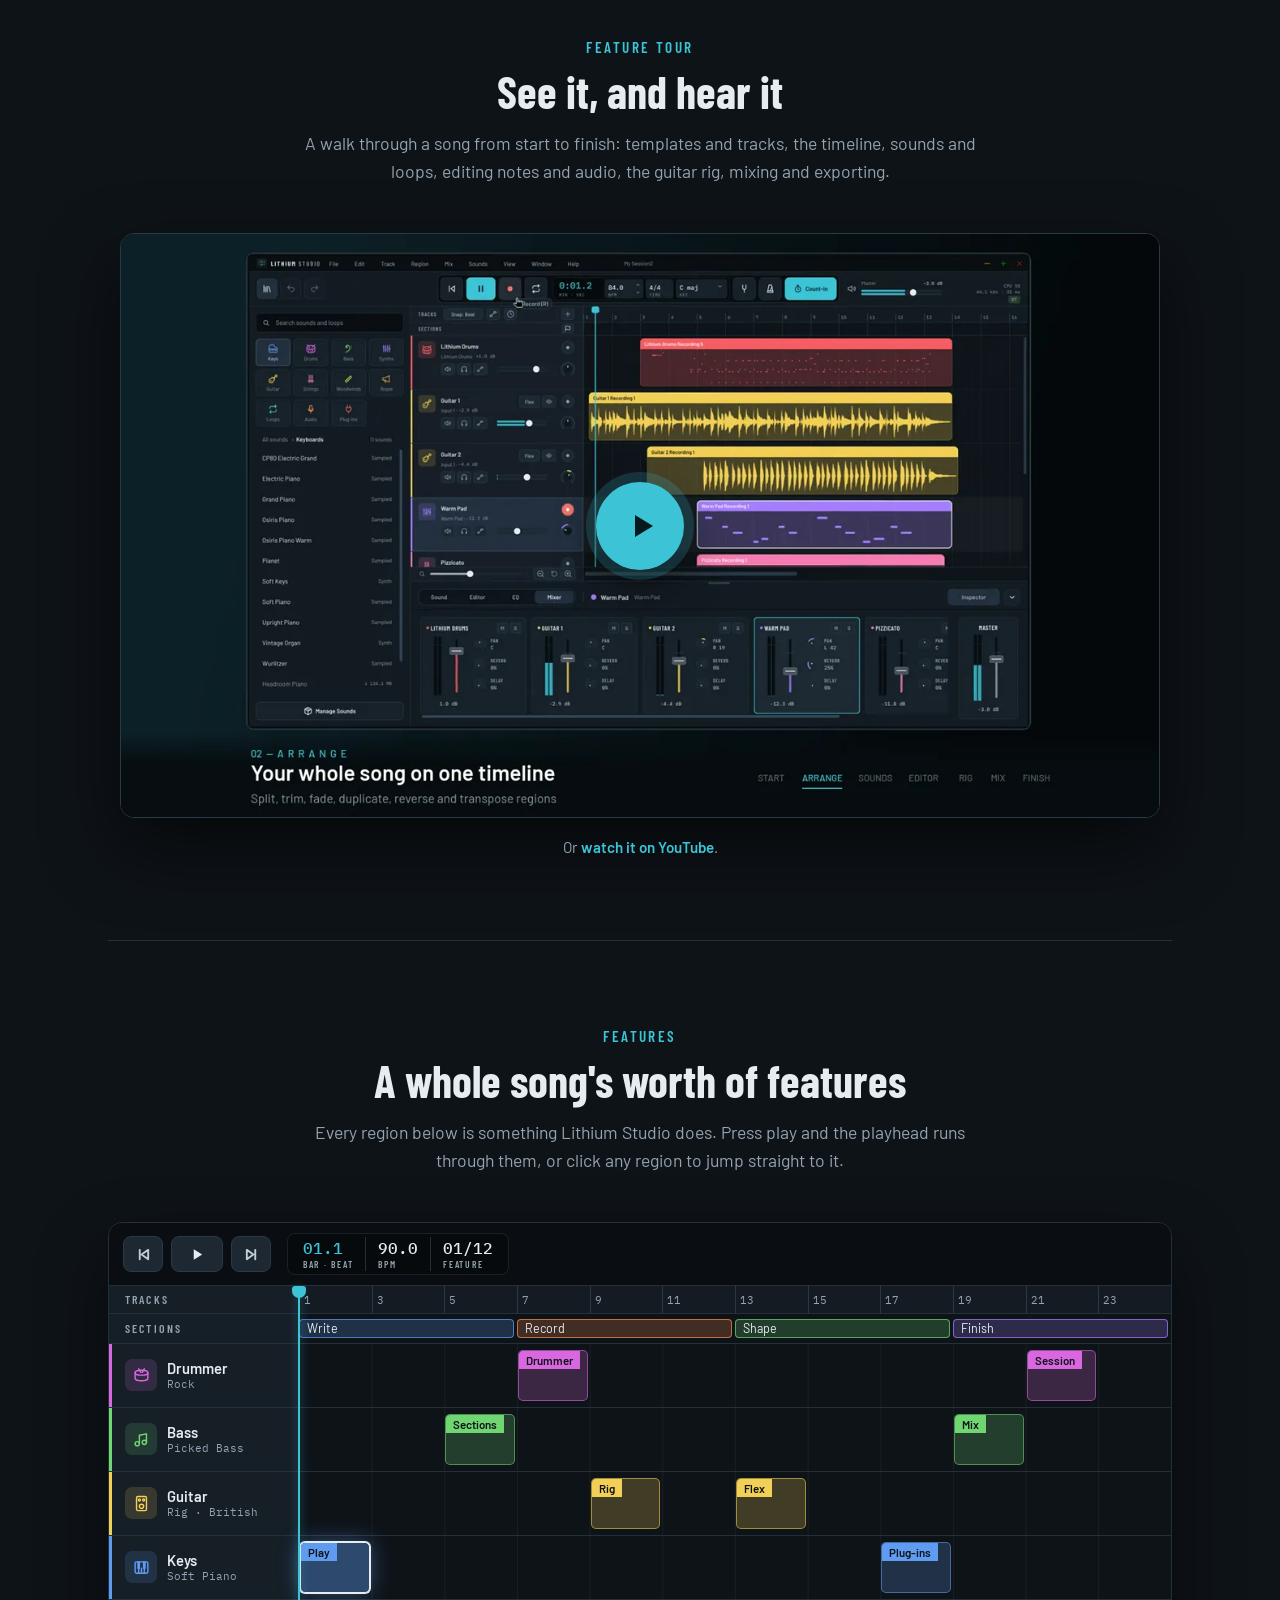
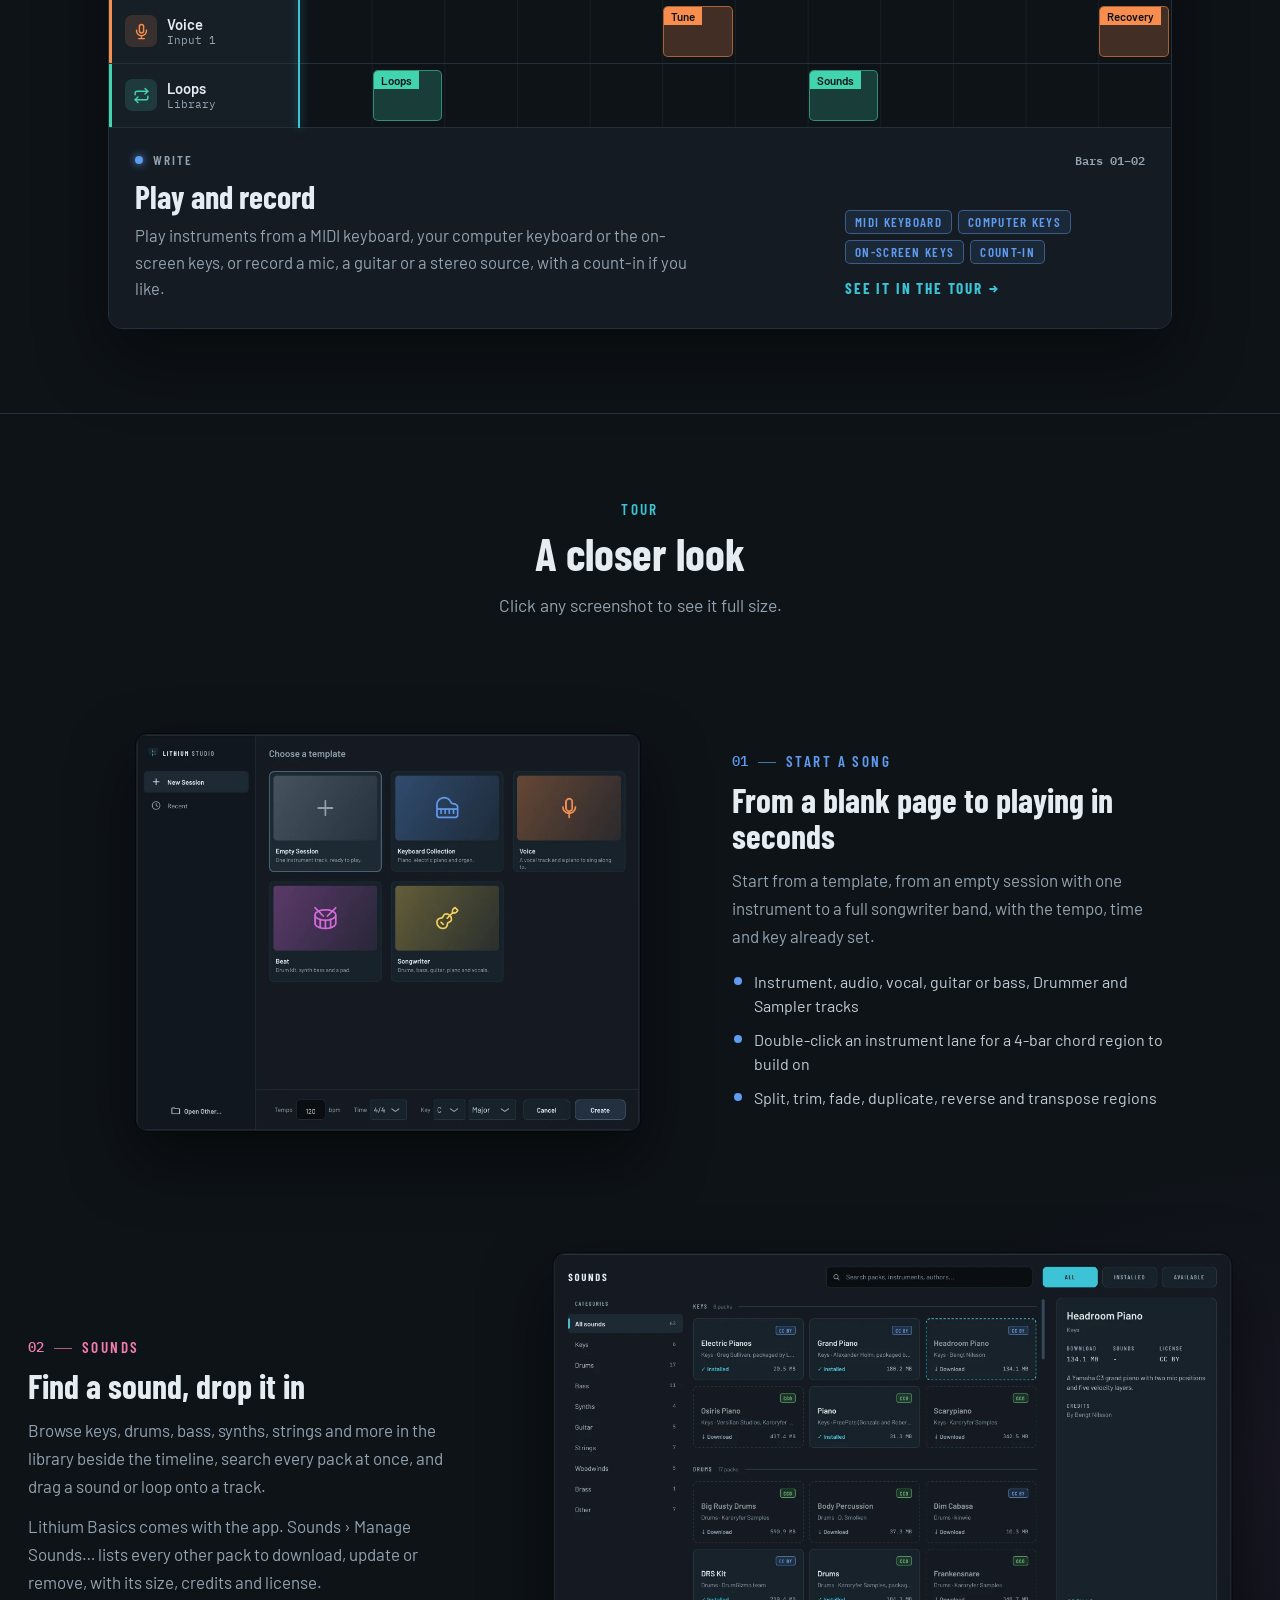
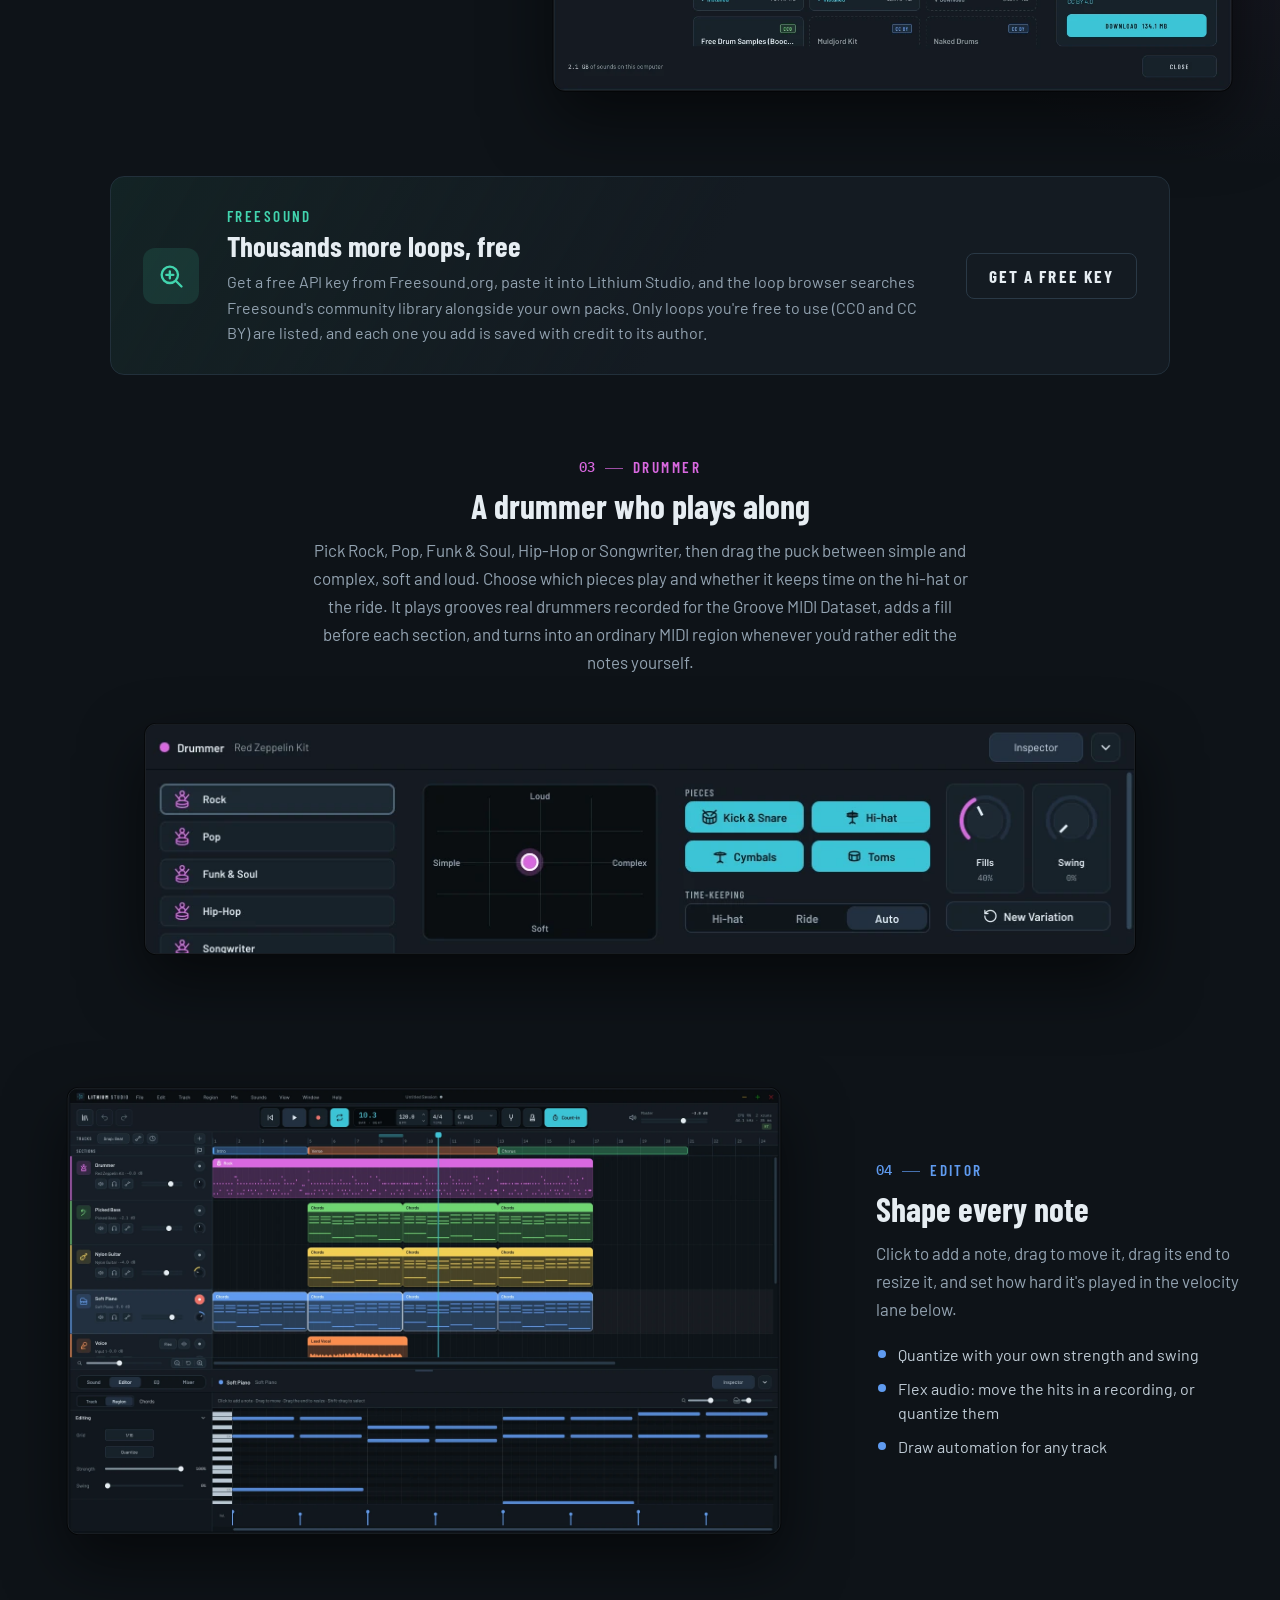
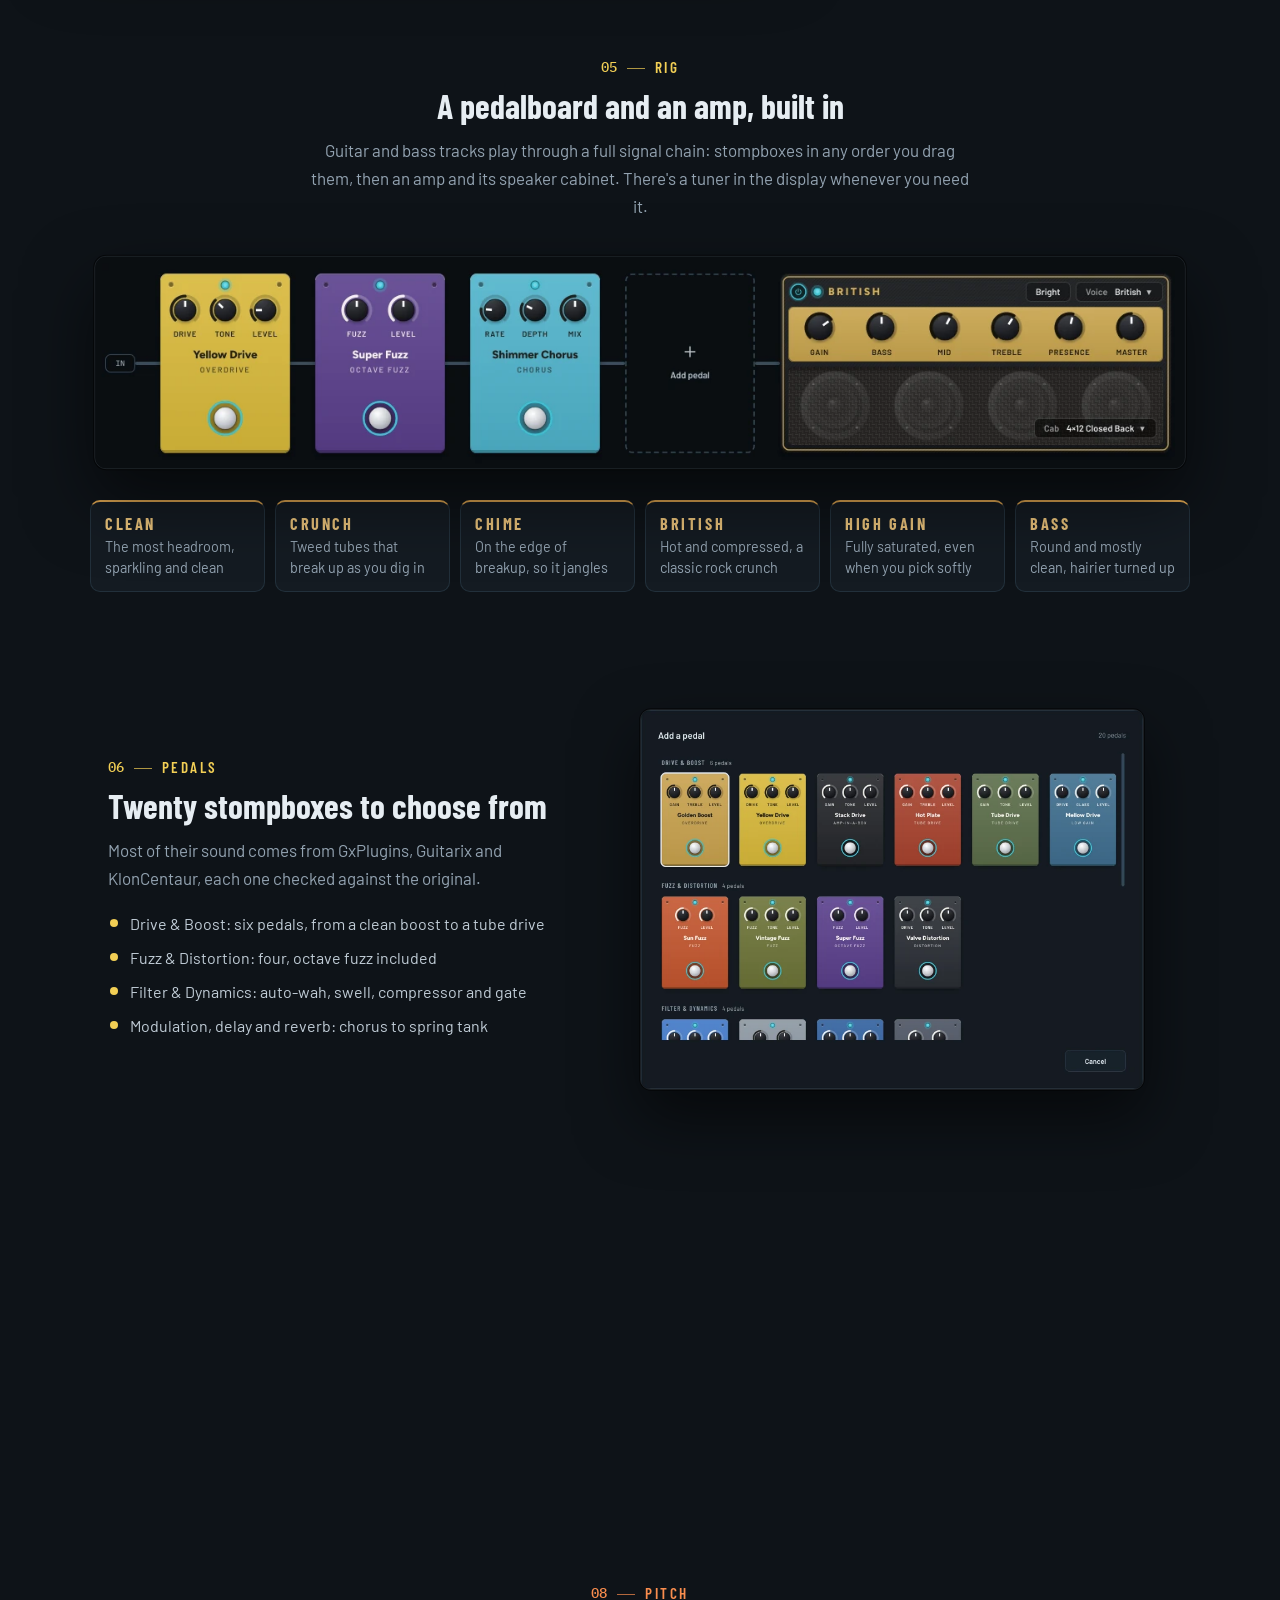
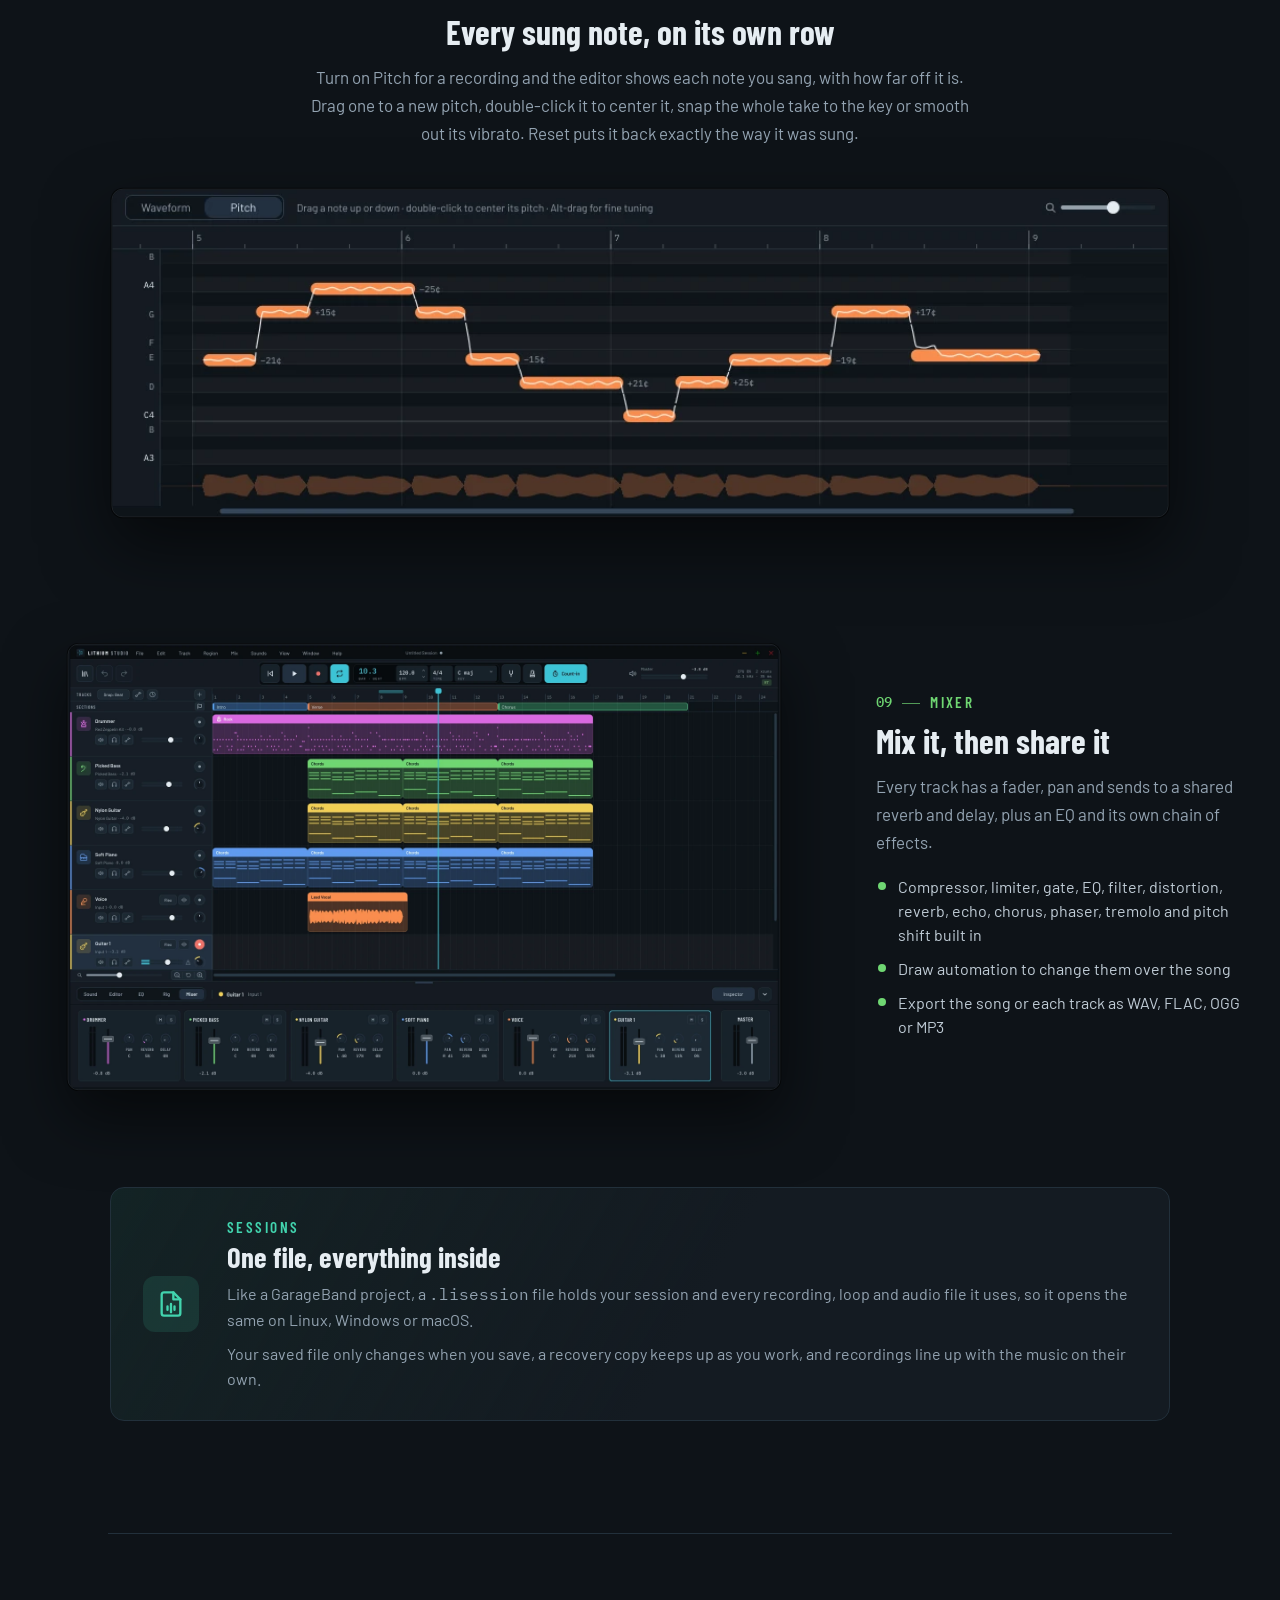
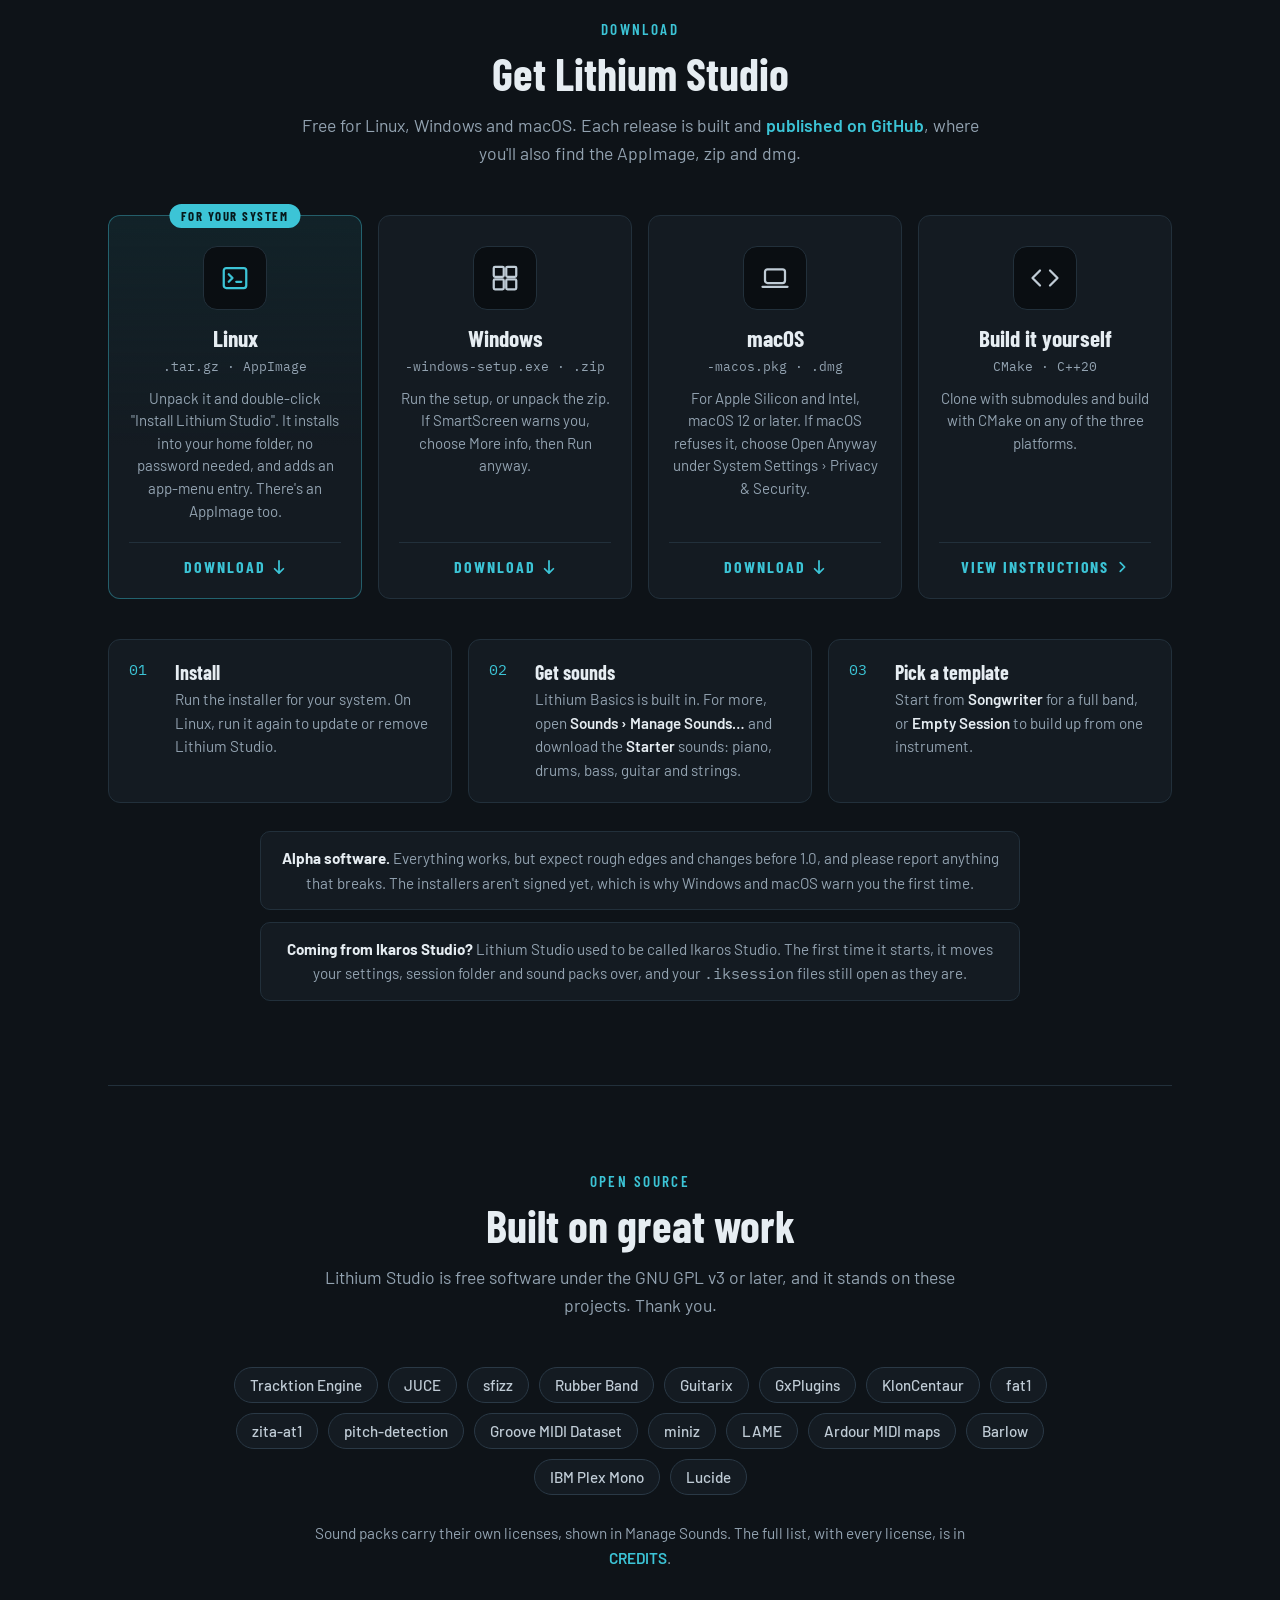
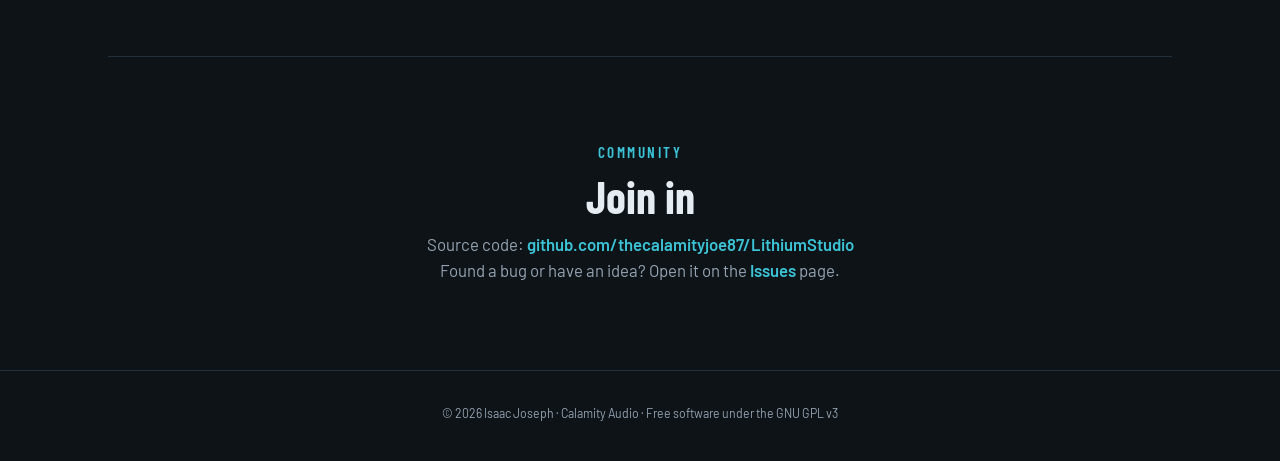
==== commit 71f52835: "html: update download links for Lithium Studio release" ====
--- a/lithium-studio/index.html
+++ b/lithium-studio/index.html
@@ -435,11 +435,11 @@
       <div class="section-head reveal">
         <span class="eyebrow">Download</span>
         <h2>Get Lithium Studio</h2>
-        <p>Free for Linux, Windows and macOS. Each release is built and published on GitHub.</p>
+        <p>Free for Linux, Windows and macOS. Each release is built and <a href="https://github.com/thecalamityjoe87/LithiumStudio/releases/tag/v0.15.1" target="_blank" rel="noopener">published on GitHub</a>, where you'll also find the AppImage, zip and dmg.</p>
       </div>
       <div class="download-grid">
         <div class="download-item reveal" data-os="linux">
-          <a href="https://github.com/thecalamityjoe87/LithiumStudio/releases" target="_blank" rel="noopener" aria-label="Download for Linux">
+          <a href="https://github.com/thecalamityjoe87/LithiumStudio/releases/download/v0.15.1/Lithium_Studio-0.15.1-linux-x86_64.tar.gz" aria-label="Download for Linux">
             <div class="download-icon"><svg viewBox="0 0 24 24" fill="none" stroke="currentColor" stroke-width="1.8" stroke-linecap="round" stroke-linejoin="round" aria-hidden="true"><rect x="3" y="4" width="18" height="16" rx="2"/><path d="M7 9l3 3-3 3M13 15h4"/></svg></div>
             <div class="download-label">Linux</div>
             <div class="download-file">.tar.gz · AppImage</div>
@@ -448,7 +448,7 @@
           </a>
         </div>
         <div class="download-item reveal" data-os="windows">
-          <a href="https://github.com/thecalamityjoe87/LithiumStudio/releases" target="_blank" rel="noopener" aria-label="Download for Windows">
+          <a href="https://github.com/thecalamityjoe87/LithiumStudio/releases/download/v0.15.1/Lithium_Studio-0.15.1-windows-setup.exe" aria-label="Download for Windows">
             <div class="download-icon"><svg viewBox="0 0 24 24" fill="none" stroke="currentColor" stroke-width="1.8" stroke-linejoin="round" aria-hidden="true"><rect x="3" y="3" width="8" height="8" rx="1"/><rect x="13" y="3" width="8" height="8" rx="1"/><rect x="3" y="13" width="8" height="8" rx="1"/><rect x="13" y="13" width="8" height="8" rx="1"/></svg></div>
             <div class="download-label">Windows</div>
             <div class="download-file">-windows-setup.exe · .zip</div>
@@ -457,7 +457,7 @@
           </a>
         </div>
         <div class="download-item reveal" data-os="mac">
-          <a href="https://github.com/thecalamityjoe87/LithiumStudio/releases" target="_blank" rel="noopener" aria-label="Download for macOS">
+          <a href="https://github.com/thecalamityjoe87/LithiumStudio/releases/download/v0.15.1/Lithium_Studio-0.15.1-macos.pkg" aria-label="Download for macOS">
             <div class="download-icon"><svg viewBox="0 0 24 24" fill="none" stroke="currentColor" stroke-width="1.8" stroke-linecap="round" stroke-linejoin="round" aria-hidden="true"><rect x="4" y="5" width="16" height="11" rx="2"/><path d="M2 19h20"/></svg></div>
             <div class="download-label">macOS</div>
             <div class="download-file">-macos.pkg · .dmg</div>
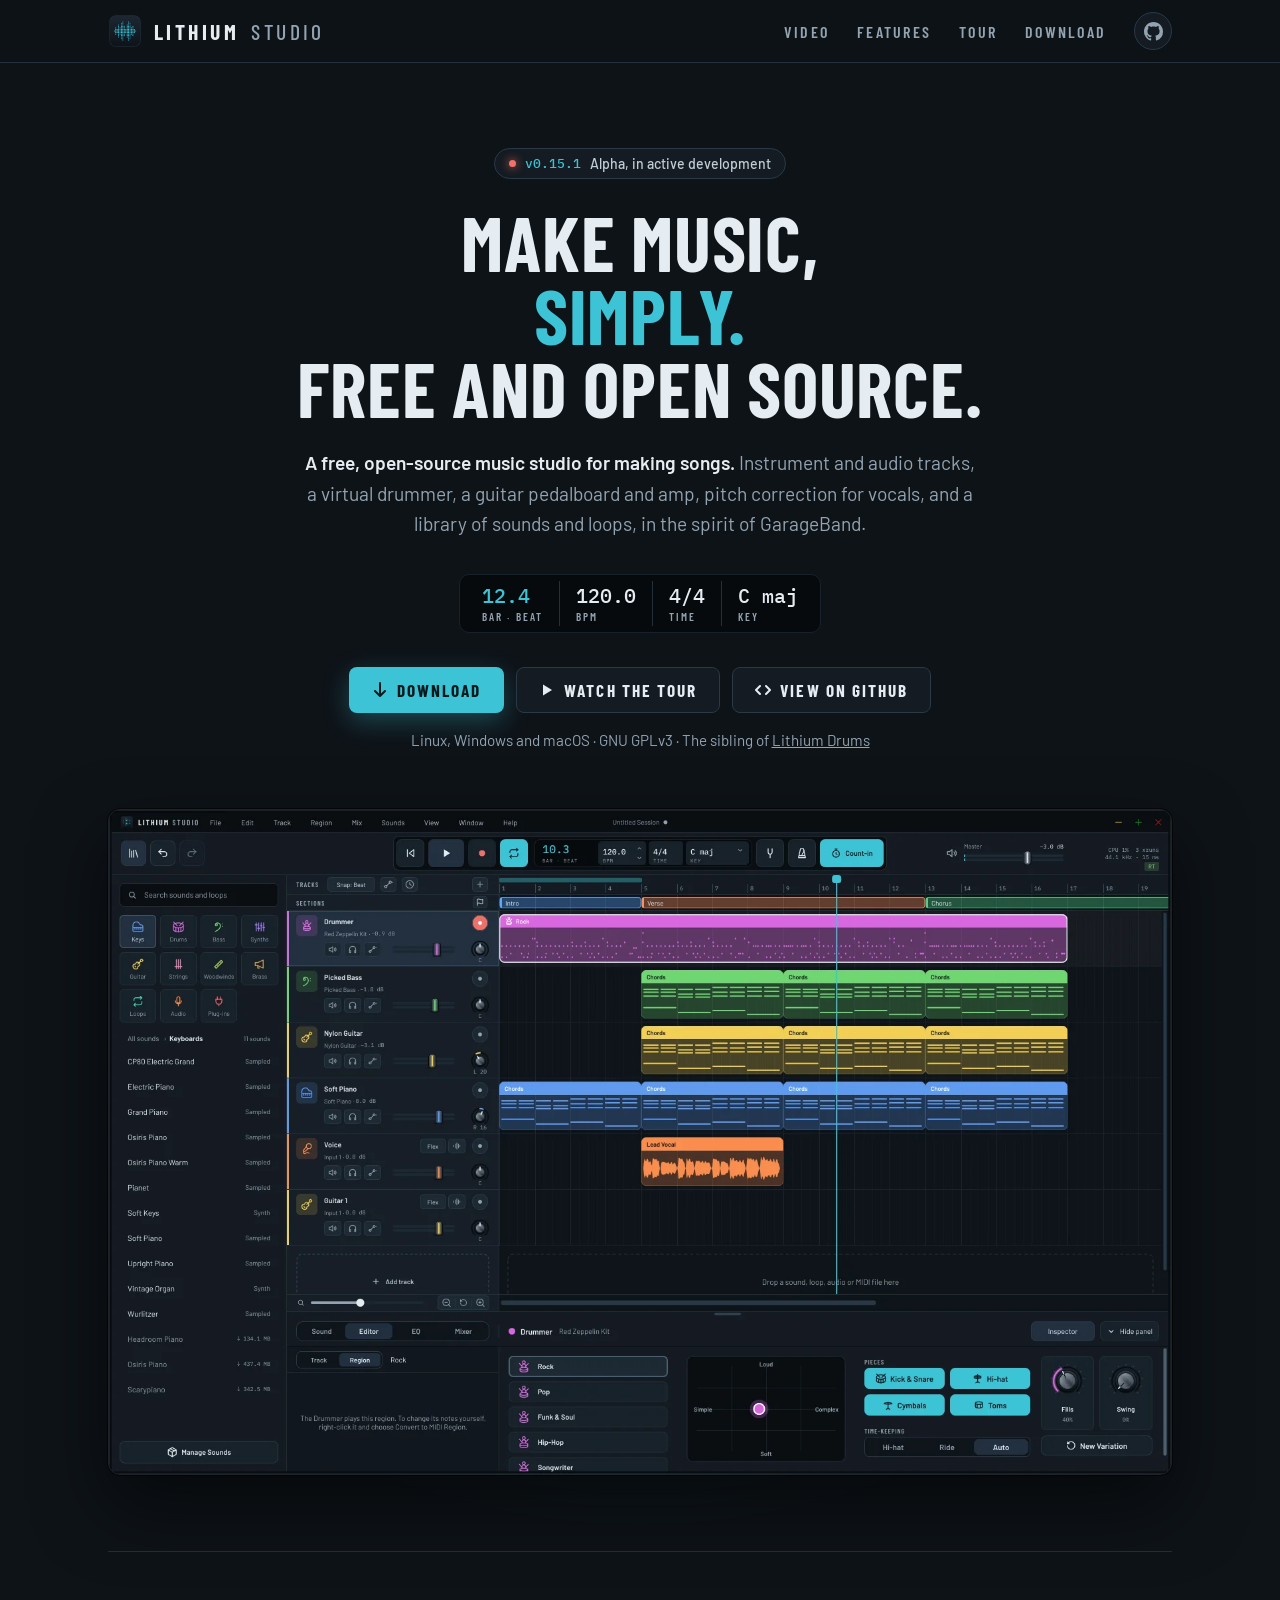
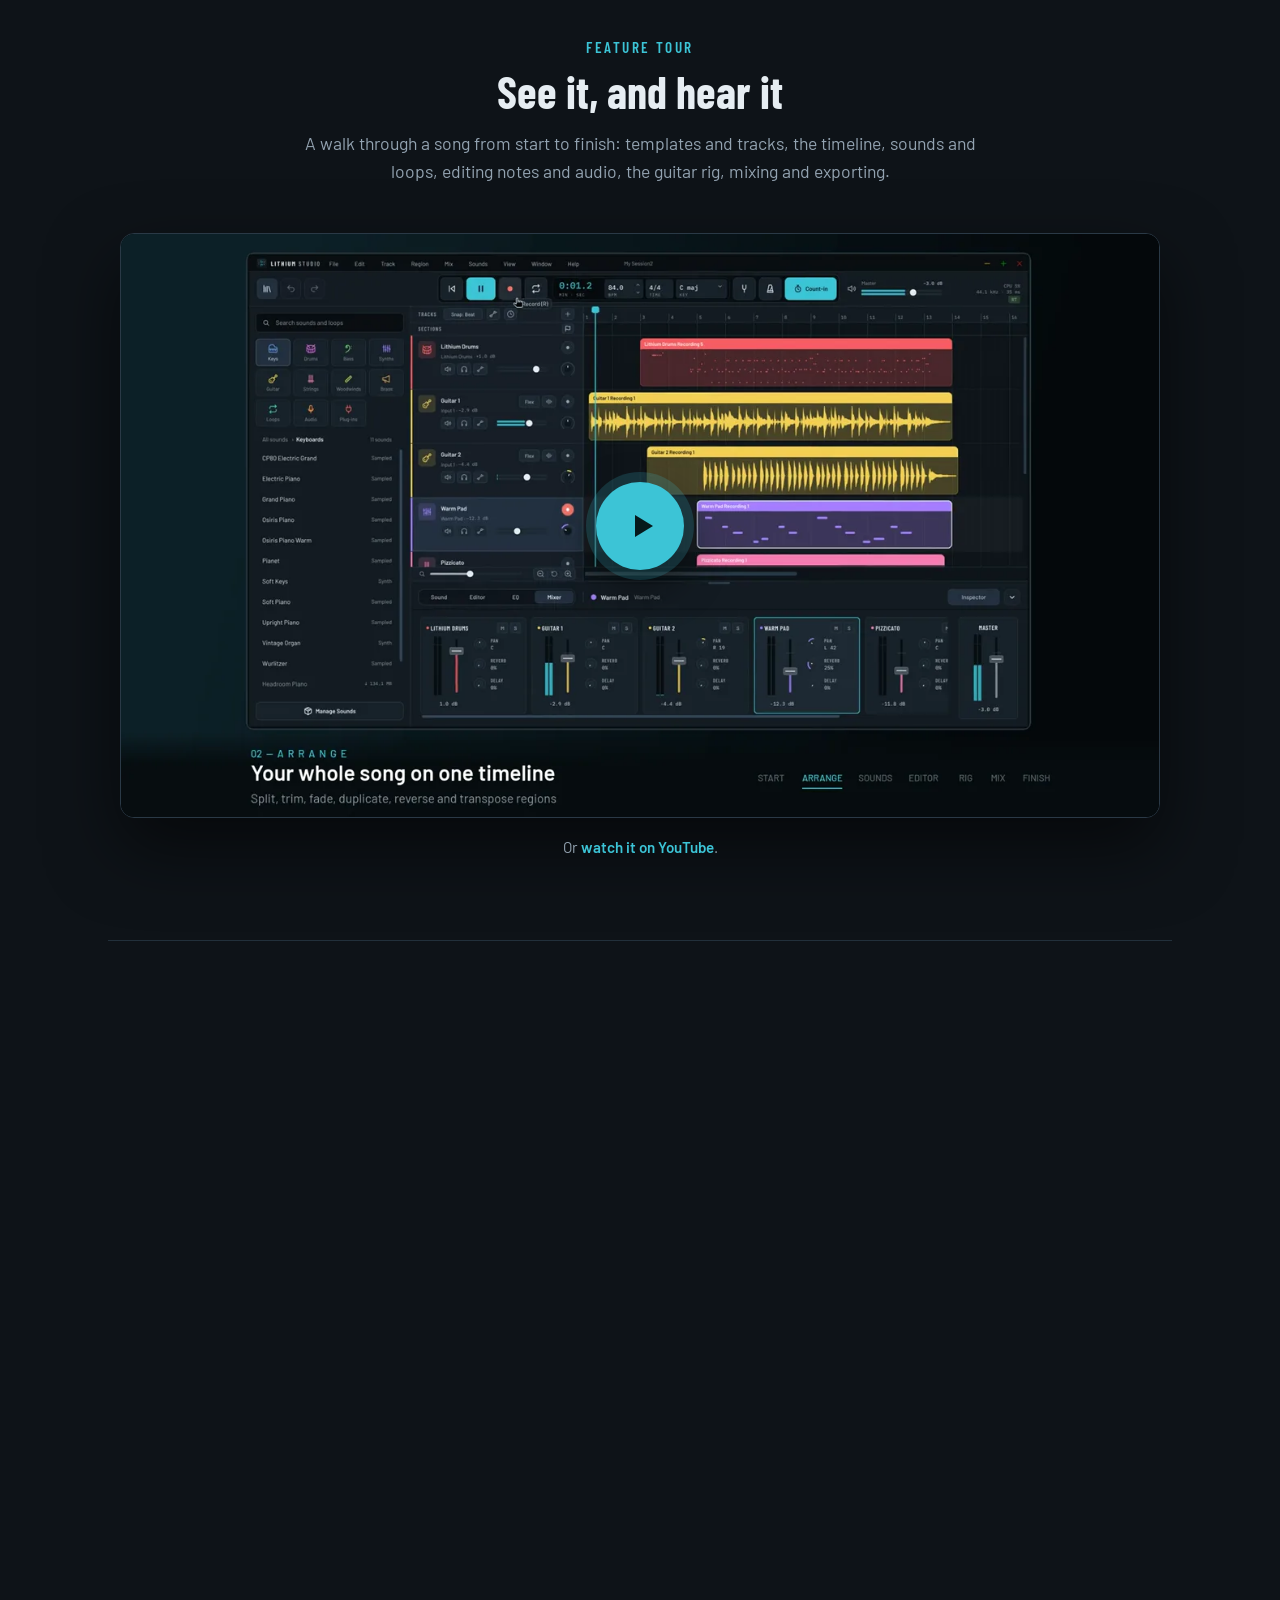
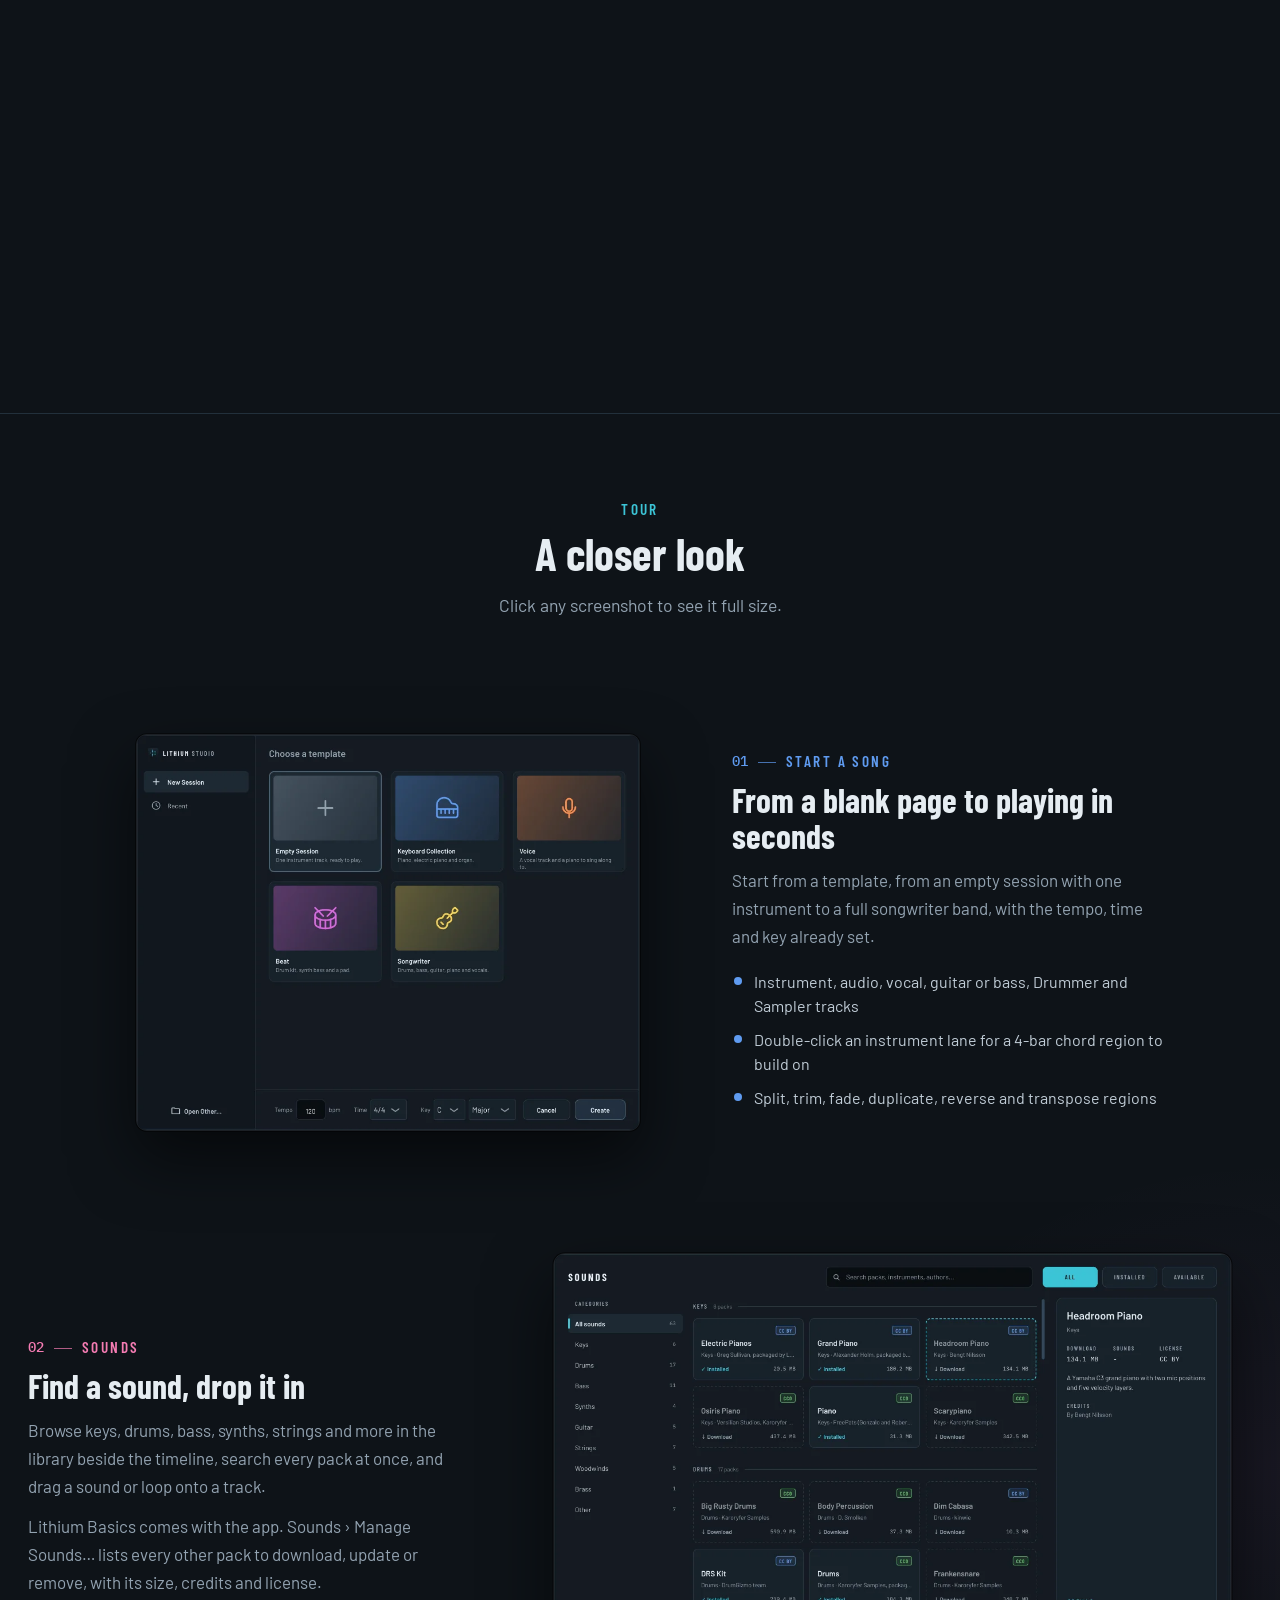
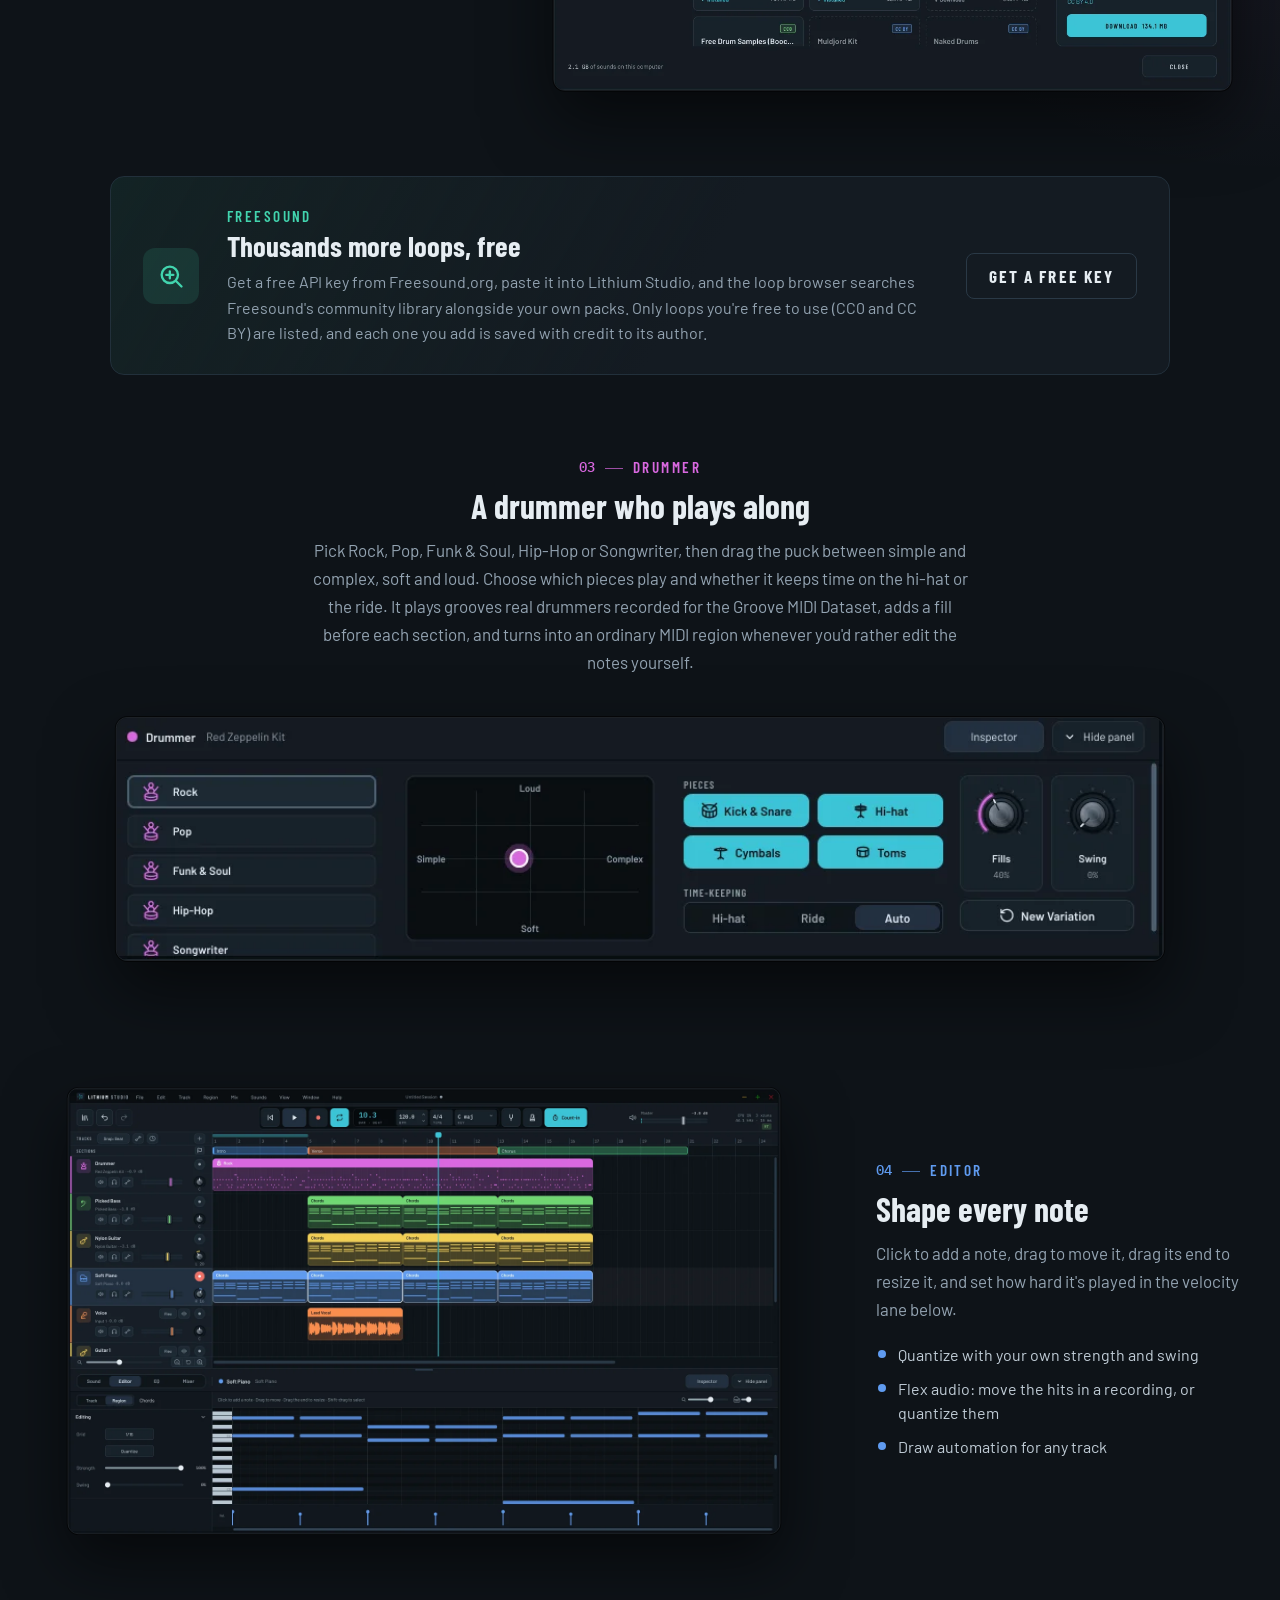
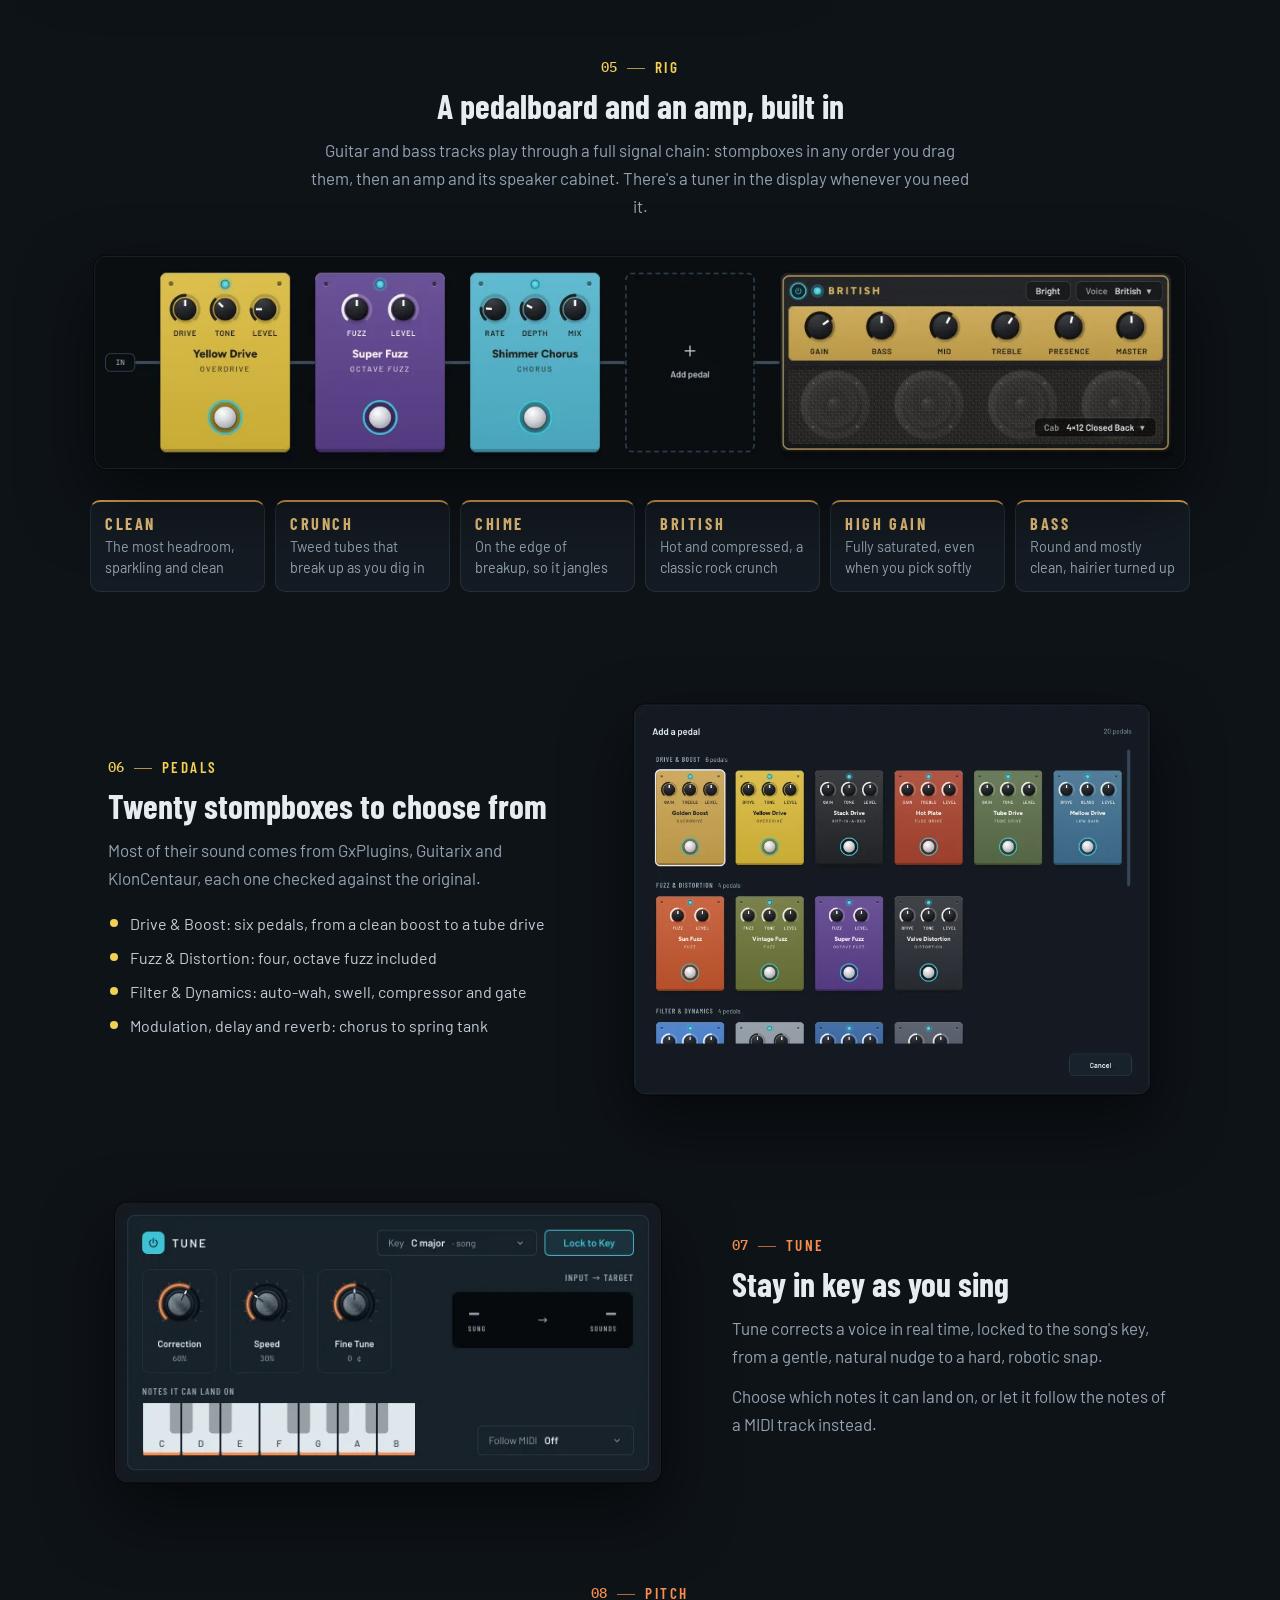
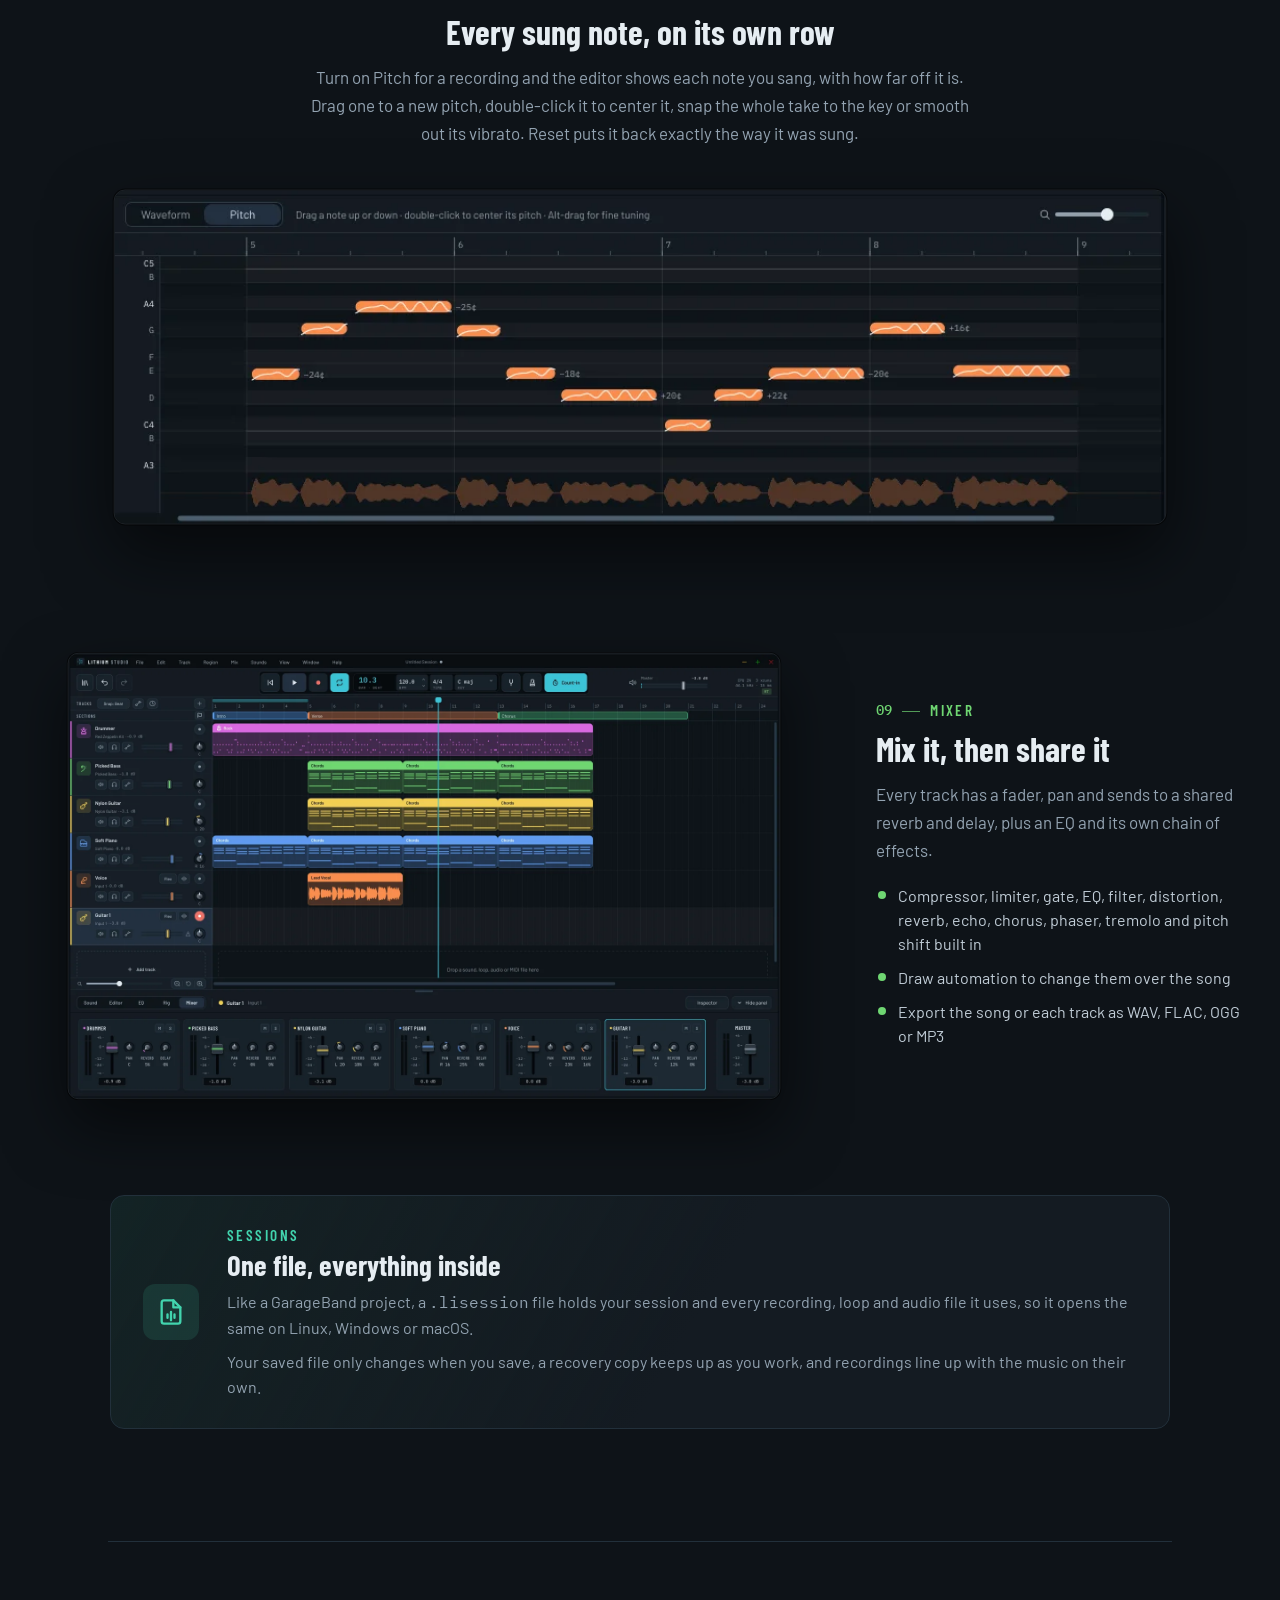
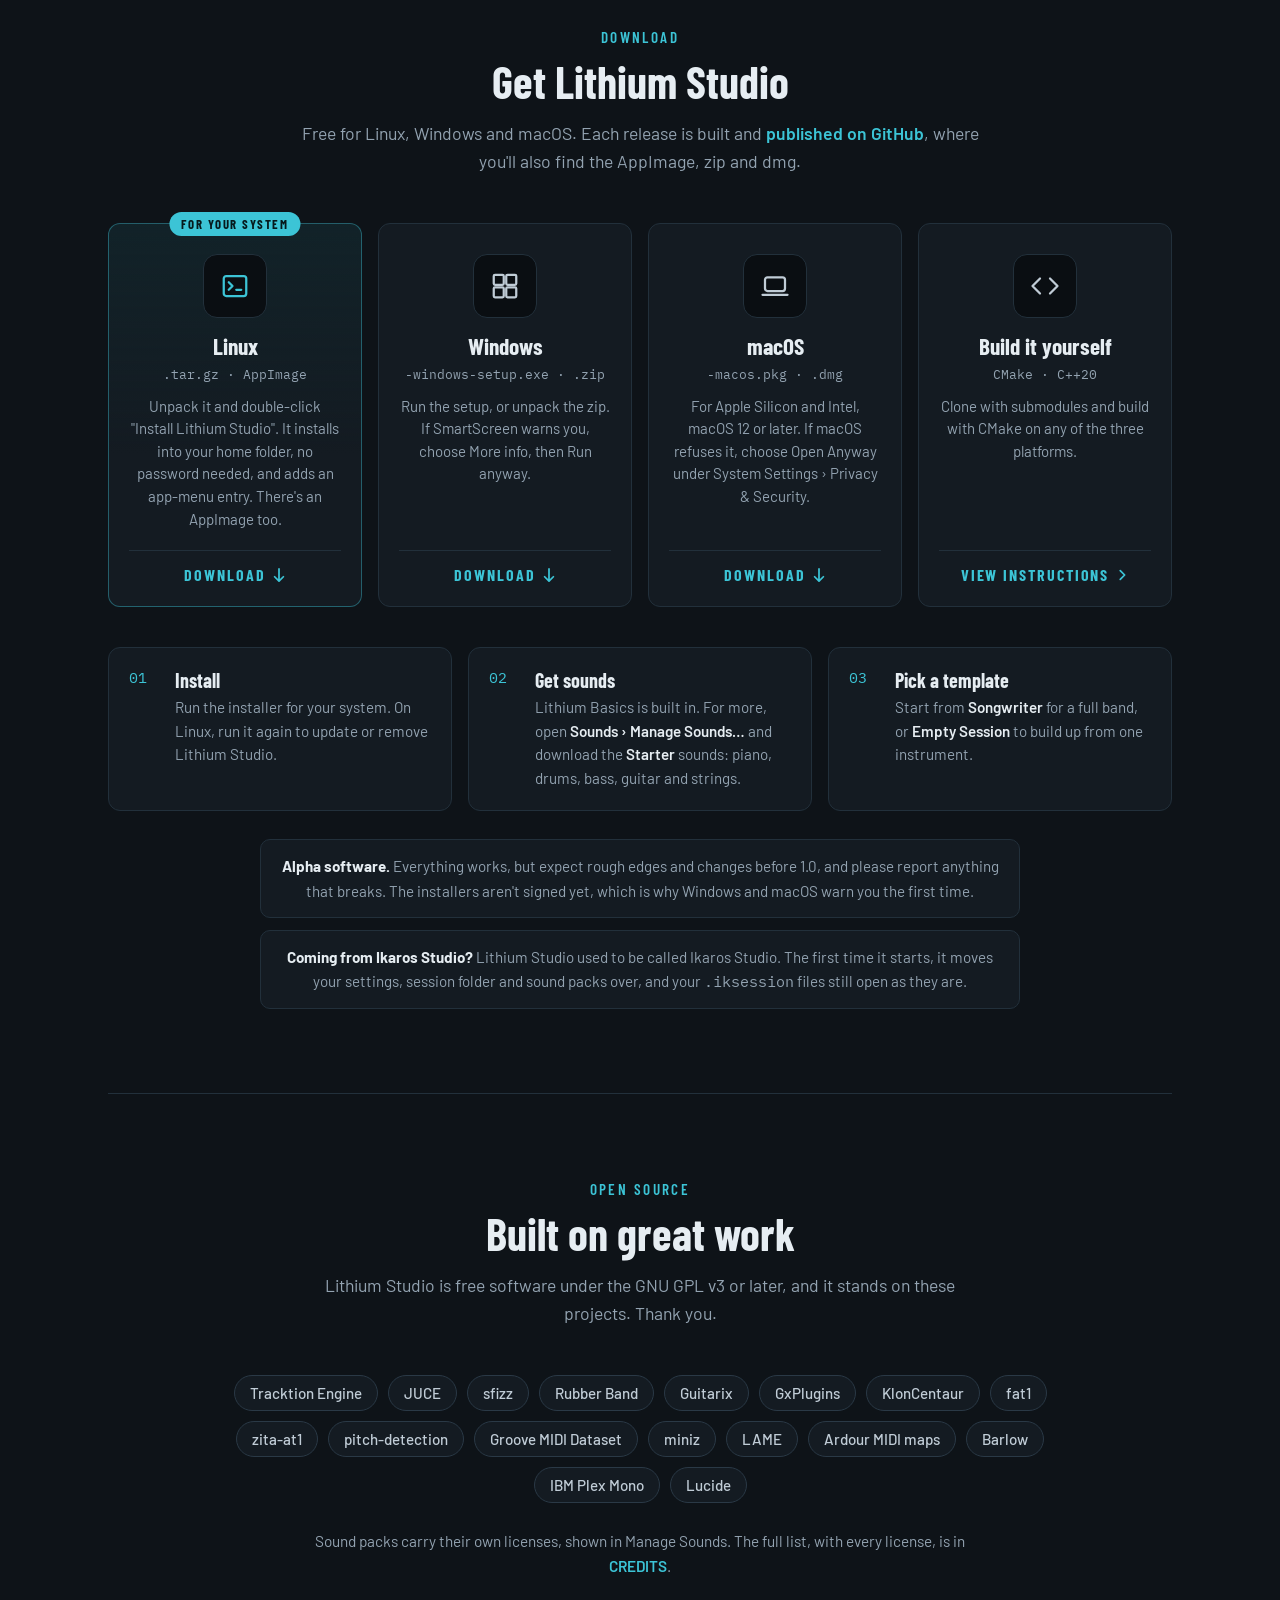
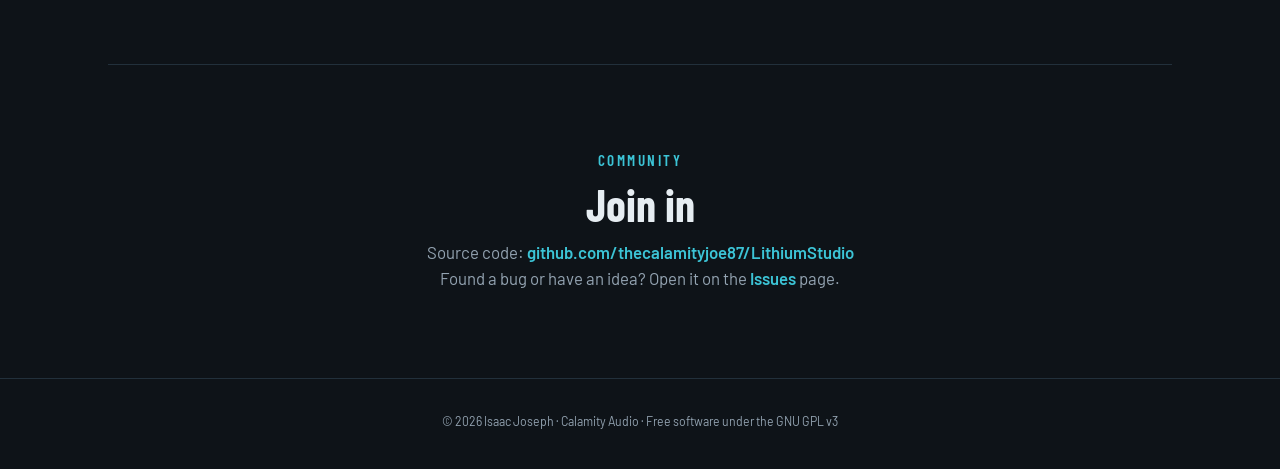
==== commit a06fd4be: "assets: update images" ====
--- a/lithium-studio/index.html
+++ b/lithium-studio/index.html
@@ -402,7 +402,7 @@
             <h3>Every sung note, on its own row</h3>
             <p>Turn on Pitch for a recording and the editor shows each note you sang, with how far off it is. Drag one to a new pitch, double-click it to center it, snap the whole take to the key or smooth out its vibrato. Reset puts it back exactly the way it was sung.</p>
           </div>
-          <div class="showcase-media shot screen-card"><img src="assets/pitch.webp" width="1008" height="312" alt="The Pitch editor: each sung note drawn as a bar on its own row, with how far it is off pitch in cents" loading="lazy"></div>
+          <div class="showcase-media shot screen-card"><img src="assets/pitch.webp" width="1010" height="320" alt="The Pitch editor: each sung note drawn as a bar on its own row, with how far it is off pitch in cents" loading="lazy"></div>
         </div>
 
         <div id="tour-mixer" class="showcase-row reveal" style="--tc:var(--t-bass)">
